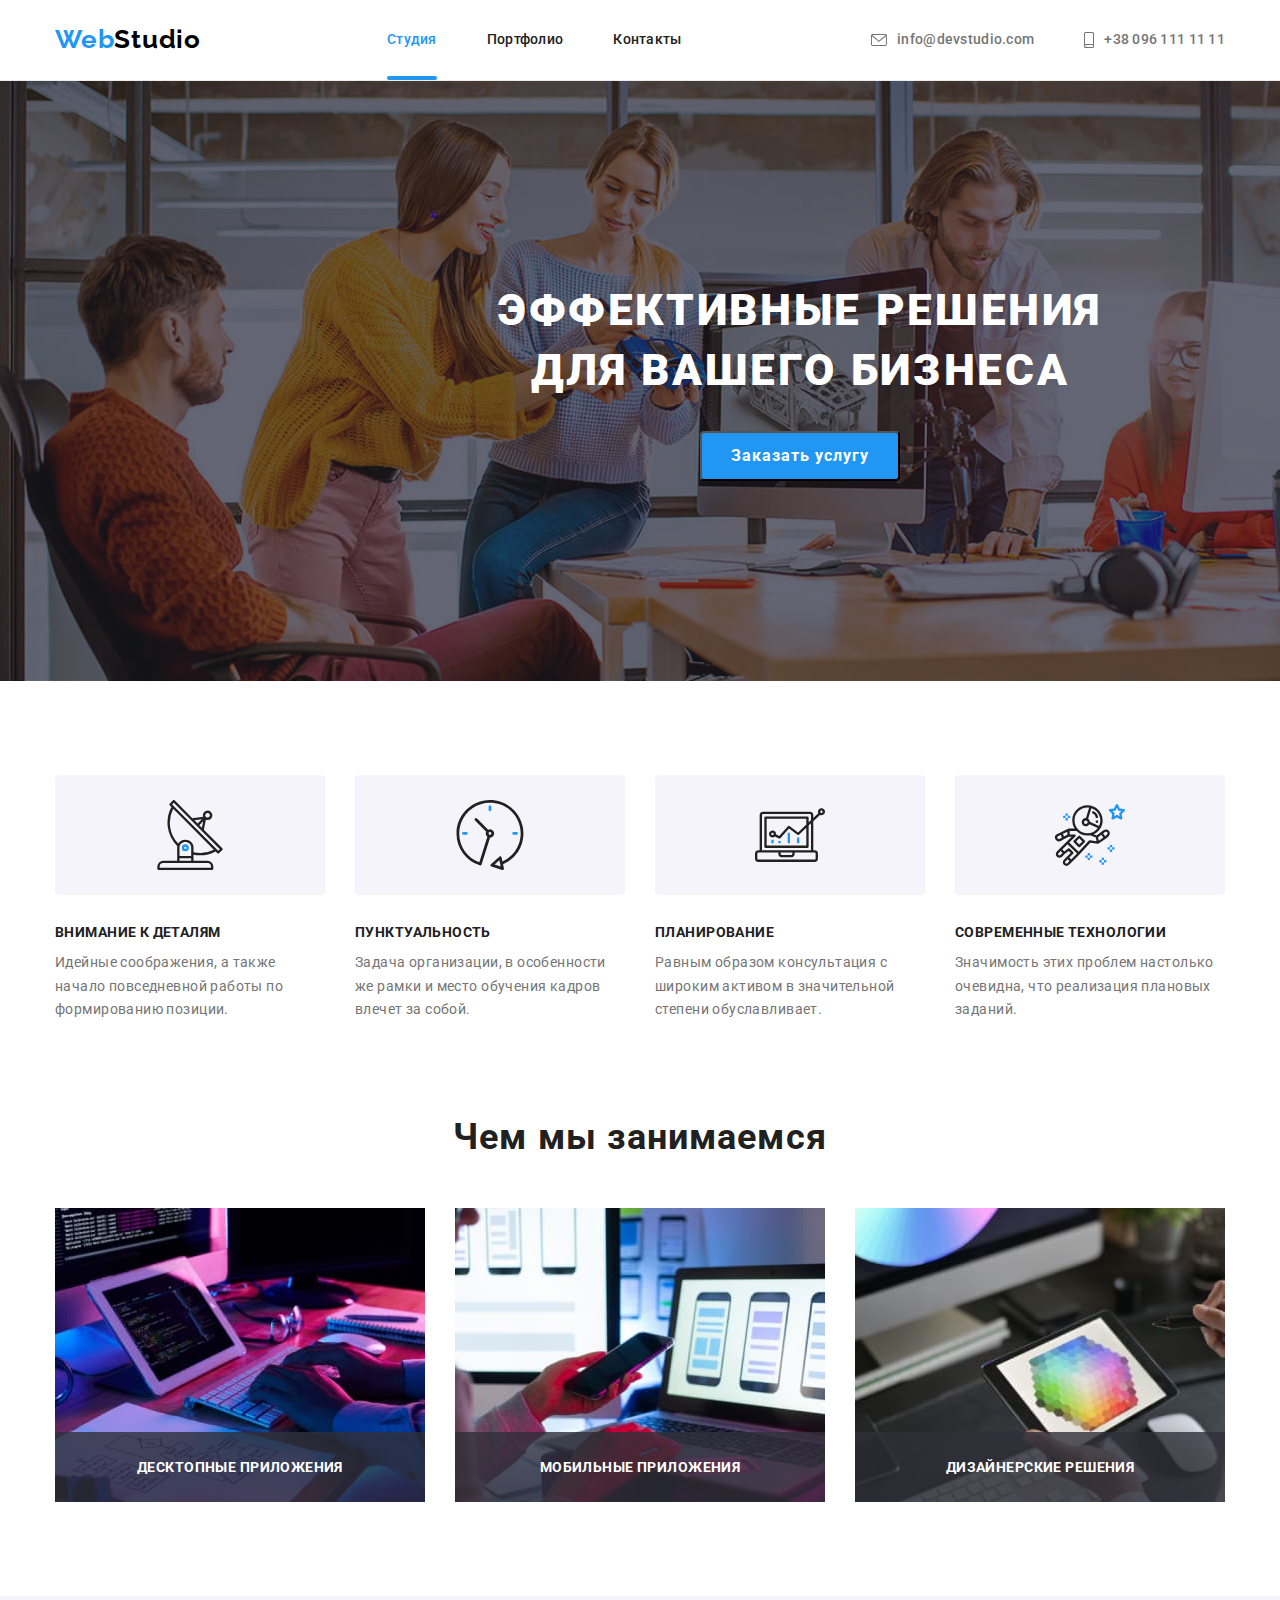
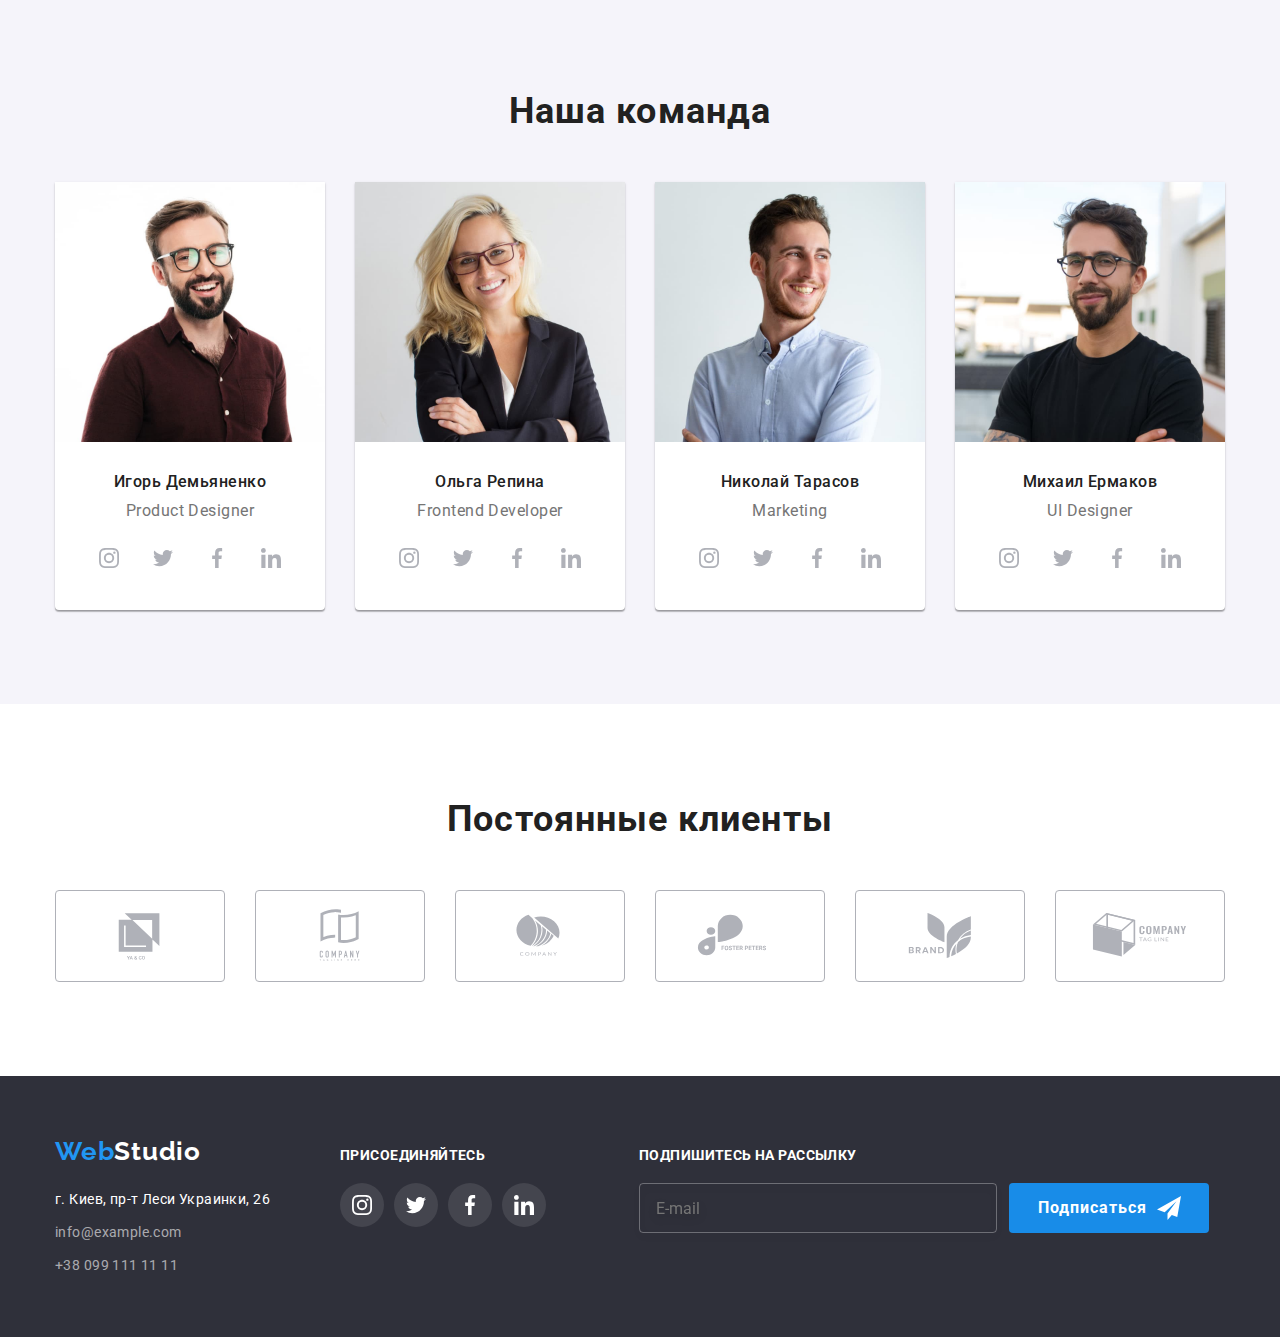
==== index.html @ 7cfc8c36 "index added" ====
<!DOCTYPE html>
<html lang="ru">
<head>
    <meta charset="UTF-8">
    <meta http-equiv="X-UA-Compatible" content="IE=edge">
    <meta name="viewport" content="width=device-width, initial-scale=1.0">
    <title>WebStudio</title>
    <link rel="preconnect" href="https://fonts.googleapis.com">
    <link rel="preconnect" href="https://fonts.gstatic.com" crossorigin>
    <link href="https://fonts.googleapis.com/css2?family=Raleway:ital,wght@0,700;1,700&family=Roboto:wght@400;500;700;900&display=swap" rel="stylesheet">
    <link rel="stylesheet" href="./css/modern-normalize.css">
    <link rel="stylesheet" href="./css/main.min.css" />
</head>
<body>
    <!--заголовок-->
    <header class="main-header">
        <div class="main-header__container container">
            <nav class="navigation">    
                <a href="index.html" class="logo logo__top link">Web<span class="logo__half-top">Studio</span></a>
                <ul class="navigation-pages navigation__top list">
                    <li class="navigation-pages__item"><a href="index.html" class="navigation-pages__link link navigation-pages__current">Студия</a></li>
                    <li class="navigation-pages__item"><a href="portfolio.html" class="navigation-pages__link link">Портфолио</a></li>
                    <li class="navigation-pages__item"><a href="#3" class="navigation-pages__link link">Контакты</a></li>
                </ul>
            </nav>
            <ul class="contacts list">
                <li class="contacts__item"> <a href="mailto:info@devstudio.com" class="contacts__link mail link"><svg class="contacts__icon" width="16px" height="12px"><use href="./images/icons.svg#icon-envelope"></use></svg> info@devstudio.com</a></li>
                <li class="contacts__item"> <a href="tel:+380961111111" class="contacts__link tel link"><svg class="contacts__icon" width="10px" height="16px"><use href="./images/icons.svg#icon-smartphone"></use></svg>+38 096 111 11 11</a> </li>
            </ul>
        </div>        
    </header>
    <!--основная часть-->
    <main>
    <!--герой-->    
        <section class="hero">
            <div class="container">
                <h1 class="hero__header">Эффективные решения для вашего бизнеса</h1>
                <button class="hero__btn" type="button" data-modal-open>Заказать услугу</button>
            </div>       
        </section>
    <!--преимущества-->   
        <section class="advantages section">
            <div class="container">
                <h2 class="advantages__header visually-hidden">преимушества</h2>
                <ul class="advantages__list list">
                    <li class="advantages__item">
                        <div class="advantages__icons-wrap"><svg class="advantages__icon" width="70px" height="70px"><use href="./images/icons.svg#icon-antenna"></use></svg></div>
                        <h3 class="advantages__header section-header">Внимание к деталям</h3>
                        <p class="advantages__text section-description">Идейные соображения, а также начало повседневной работы по формированию позиции.</p>
                    </li>
                    <li class="advantages__item">
                        <div class="advantages__icons-wrap"><svg class="advantages__icon" width="70px" height="70px"><use href="./images/icons.svg#icon-clock"></use></svg></div>
                        <h3 class="advantages__header section-header">Пунктуальность</h3>
                        <p class="advantages__text section-description">Задача организации, в особенности же рамки и место обучения кадров влечет за собой.</p>
                    </li>
                    <li class="advantages__item">
                        <div class="advantages__icons-wrap"><svg class="advantages__icon" width="70px" height="70px"><use href="./images/icons.svg#icon-diagram"></use></svg></div>
                        <h3 class="advantages__header section-header">Планирование</h3>
                        <p class="advantages__text section-description">Равным образом консультация с широким активом в значительной степени обуславливает.</p>
                    </li>
                    <li class="advantages__item">
                        <div class="advantages__icons-wrap"><svg class="advantages__icon" width="70px" height="70px"><use href="./images/icons.svg#icon-astronaut"></use></svg></div>
                        <h3 class="advantages__header section-header">Современные технологии</h3>
                        <p class="advantages__text section-description">Значимость этих проблем настолько очевидна, что реализация плановых заданий.</p>
                    </li>
                </ul>
            </div>
        </section>
    <!--примеры работ-->    
        <section class="examples">
            <div class="container">
                <h2 class="examples__header section-top-header">Чем мы занимаемся</h2>
                <ul class="examples__list list">
                    <li class="examples__item">
                        <img src="./images/examples/example1.jpg" alt="пример работы 1" width="370" height="294">
                        <div class="examples__text-wrap">
                            <h3 class="examples__text">Десктопные приложения</h3>
                        </div>
                    </li>
                    <li class="examples__item"><img src="./images/examples/example2.jpg" alt="пример работы 2" width="370" height="294">
                        <div class="examples__text-wrap">
                            <h3 class="examples__text">Мобильные приложения</h3>
                        </div>
                    </li>
                    <li class="examples__item"><img src="./images/examples/example3.jpg" alt="пример работы 3" width="370" height="294">
                        <div class="examples__text-wrap">
                            <h3 class="examples__text">Дизайнерские решения</h3>
                        </div>
                    </li>
                </ul>
            </div>
        </section>
    <!--команда-->
        <section class="team section">
            <div class="container">
                <h2 class="team__header section-top-header">Наша команда</h2>
                <ul class="team__list list">
                    <li class="team__unit">
                        <img src="./images/team/team1.jpg" alt="сотрудник 1" class="team_unit_photo" width="270" height="260">
                        <div class="team__unit-info">
                            <h3 class="team__unit-name section-header">Игорь Демьяненко</h3>
                            <p class="team__unit-title section-description">Product Designer</p>
                            <ul class="socials social__team list">
                                <li class="socials__item"> <a class="social__link link" href=""> <svg class="social__icon" width="20px" height="20px"><use href="./images/icons.svg#icon-instagram"></use></svg><span class="visually-hidden">Instagram</span></a></li>
                                <li class="socials__item"> <a class="social__link link" href=""> <svg class="social__icon" width="20px" height="20px"><use href="./images/icons.svg#icon-twitter"></use></svg><span class="visually-hidden">Twitter</span></a></li>
                                <li class="socials__item"> <a class="social__link link" href=""> <svg class="social__icon" width="20px" height="20px"><use href="./images/icons.svg#icon-facebook"></use></svg><span class="visually-hidden">Facebook</span></a></li>
                                <li class="socials__item"> <a class="social__link link" href=""> <svg class="social__icon" width="20px" height="20px"><use href="./images/icons.svg#icon-linkedin"></use></svg><span class="visually-hidden">LinkedIn</span></a></li>
                            </ul>
                        </div>
                    </li>
                    <li class="team__unit">
                        <img src="./images/team/team2.jpg" alt="сотрудник 2" class="team_unit_photo" width="270" height="260">
                        <div class="team__unit-info">
                            <h3 class="team__unit-name section-header">Ольга Репина</h3>
                            <p class="team__unit-title section-description">Frontend Developer</p>
                            <ul class="socials social__team list">
                                <li class="socials__item"> <a class="social__link link" href=""> <svg class="social__icon" width="20px" height="20px"><use href="./images/icons.svg#icon-instagram"></use></svg><span class="visually-hidden">Instagram</span></a></li>
                                <li class="socials__item"> <a class="social__link link" href=""> <svg class="social__icon" width="20px" height="20px"><use href="./images/icons.svg#icon-twitter"></use></svg><span class="visually-hidden">Twitter</span></a></li>
                                <li class="socials__item"> <a class="social__link link" href=""> <svg class="social__icon" width="20px" height="20px"><use href="./images/icons.svg#icon-facebook"></use></svg><span class="visually-hidden">Facebook</span></a></li>
                                <li class="socials__item"> <a class="social__link link" href=""> <svg class="social__icon" width="20px" height="20px"><use href="./images/icons.svg#icon-linkedin"></use></svg><span class="visually-hidden">LinkedIn</span></a></li>
                            </ul>
                        </div>
                    </li>
                    <li class="team__unit">
                        <img src="./images/team/team3.jpg" alt="сотрудник 3" class="team_unit_photo" width="270" height="260">
                        <div class="team__unit-info">
                            <h3 class="team__unit-name section-header">Николай Тарасов</h3>
                            <p class="team__unit-title section-description">Marketing</p>
                            <ul class="socials social__team list">
                                <li class="socials__item"> <a class="social__link link" href=""> <svg class="social__icon" width="20px" height="20px"><use href="./images/icons.svg#icon-instagram"></use></svg><span class="visually-hidden">Instagram</span></a></li>
                                <li class="socials__item"> <a class="social__link link" href=""> <svg class="social__icon" width="20px" height="20px"><use href="./images/icons.svg#icon-twitter"></use></svg><span class="visually-hidden">Twitter</span></a></li>
                                <li class="socials__item"> <a class="social__link link" href=""> <svg class="social__icon" width="20px" height="20px"><use href="./images/icons.svg#icon-facebook"></use></svg><span class="visually-hidden">Facebook</span></a></li>
                                <li class="socials__item"> <a class="social__link link" href=""> <svg class="social__icon" width="20px" height="20px"><use href="./images/icons.svg#icon-linkedin"></use></svg><span class="visually-hidden">LinkedIn</span></a></li>
                            </ul>
                        </div>
                    </li>
                    <li class="team__unit">
                        <img src="./images/team/team4.jpg" alt="сотрудник 4" class="team_unit_photo" width="270" height="260">
                        <div class="team__unit-info">
                            <h3 class="team__unit-name section-header">Михаил Ермаков</h3>
                            <p class="team__unit-title section-description">UI Designer</p>
                            <ul class="socials social__team list">
                                <li class="socials__item"> <a class="social__link link" href=""> <svg class="social__icon" width="20px" height="20px"><use href="./images/icons.svg#icon-instagram"></use></svg><span class="visually-hidden">Instagram</span></a></li>
                                <li class="socials__item"> <a class="social__link link" href=""> <svg class="social__icon" width="20px" height="20px"><use href="./images/icons.svg#icon-twitter"></use></svg><span class="visually-hidden">Twitter</span></a></li>
                                <li class="socials__item"> <a class="social__link link" href=""> <svg class="social__icon" width="20px" height="20px"><use href="./images/icons.svg#icon-facebook"></use></svg><span class="visually-hidden">Facebook</span></a></li>
                                <li class="socials__item"> <a class="social__link link" href=""> <svg class="social__icon" width="20px" height="20px"><use href="./images/icons.svg#icon-linkedin"></use></svg><span class="visually-hidden">LinkedIn</span></a></li>
                            </ul>
                        </div>
                    </li>
                </ul>
            </div>
        </section>    
        <!-- Клиенты -->
        <section class="clients section">
            <div class="container">
                <h2 class="clients__header section-top-header">
                    Постоянные клиенты
                </h2>
                <ul class="clients__list list">
                    <li class="clients__unit"><a href="" class="clients__link link"><svg class="clients__icon" width="106px" height="60px"><use href="./images/icons.svg#icon-Logo-1"></use></svg></a></li>
                    <li class="clients__unit"><a href="" class="clients__link link"><svg class="clients__icon" width="106px" height="60px"><use href="./images/icons.svg#icon-Logo-2"></use></svg></a></li>
                    <li class="clients__unit"><a href="" class="clients__link link"><svg class="clients__icon" width="106px" height="60px"><use href="./images/icons.svg#icon-Logo-3"></use></svg></a></li>
                    <li class="clients__unit"><a href="" class="clients__link link"><svg class="clients__icon" width="106px" height="60px"><use href="./images/icons.svg#icon-Logo-4"></use></svg></a></li>
                    <li class="clients__unit"><a href="" class="clients__link link"><svg class="clients__icon" width="106px" height="60px"><use href="./images/icons.svg#icon-Logo-5"></use></svg></a></li>
                    <li class="clients__unit"><a href="" class="clients__link link"><svg class="clients__icon" width="106px" height="60px"><use href="./images/icons.svg#icon-Logo-6"></use></svg></a></li>
                </ul>
            </div>
        </section>
    </main>
    <!--подвал-->
    <footer class="footer">
        <div class="container footer__container">
            <div class="footer__contacts">
                <a href="index.html" class="logo link logo__bot">Web<span class="logo__half-bot">Studio</span></a>
                <address class="footer__contacts-list" id="3">
                    <ul class="contacts-bot list">
                        <li class="contacts-bot__item"><a class="contacts-bot__link link address contacts-bot__map" href="https://goo.gl/maps/tf9V9uD1shakLC2a6" target="_blank" rel="nooppener noreferal">г. Киев, пр-т Леси Украинки, 26</a> </li>
                        <li class="contacts-bot__item"><a class="contacts-bot__link link address" href="mailto:info@example.com">info@example.com</a> </li>
                        <li class="contacts-bot__item"><a class="contacts-bot__link link address" href="tel:+380991111111">+38 099 111 11 11</a></li>
                    </ul>
                </address>
            </div>
            <div>
            <h2 class="footer__socials-header">присоединяйтесь</h2>
            <ul class="list socials">
                <li class="socials__item"> <a class="social__link social__link-footer link" href=""> <svg class="social__icon-bot" width="20px" height="20px"><use href="./images/icons.svg#icon-instagram"></use></svg><span class="visually-hidden">Instagram</span></a></li>
                <li class="socials__item"> <a class="social__link social__link-footer link" href=""> <svg class="social__icon-bot" width="20px" height="20px"><use href="./images/icons.svg#icon-twitter"></use></svg><span class="visually-hidden">Twitter</span></a></li>
                <li class="socials__item"> <a class="social__link social__link-footer link" href=""> <svg class="social__icon-bot" width="20px" height="20px"><use href="./images/icons.svg#icon-facebook"></use></svg><span class="visually-hidden">Facebook</span></a></li>
                <li class="socials__item"> <a class="social__link social__link-footer link" href=""> <svg class="social__icon-bot" width="20px" height="20px"><use href="./images/icons.svg#icon-linkedin"></use></svg><span class="visually-hidden">LinkedIn</span></a></li>
            </ul>
            </div>
            <div class="footer__subscribe">
                <h2 class="footer__socials-header">Подпишитесь на рассылку</h2>
                <form class="subscribe">
                    <input class="subscribe__input" type="email" name="user-mail-subscribe" required placeholder="E-mail">
                    <button class="subscribe__btn" type="submit">Подписаться<svg class="subscribe__icon" width="24px" height="24px"><use href="./images/icons.svg#icon-send"></use></svg> </button>
                </form>
            </div>
        </div>
    </footer>
    <div class="backdrop is-hidden" data-modal>
        <div class="modal">
            <button type="button" class="modal__close-btn" data-modal-close>
              <svg class="modal__close-btn-icon" width="18" height="18">
                <use href="./images/icons.svg#icon-close-black"></use>
              </svg>
            </button>
            <div class="modal__form-wrap">
                <p class="modal__form-toaction">Оставьте свои данные, мы вам перезвоним</p>
                <form class="modal__form">
                    <label class="modal__form-input" for="username">
                        Имя</label>
                    <div class="modal__input-wrap">
                        <input class="modal__form-field" type="text" name="username" id="username" required>
                        <svg class="modal__form-icon" width="18px" height="18px"><use href="./images/icons.svg#icon-person"></use></svg>
                    </div>
                    <label class="modal__form-input" for="tel">
                        Телефон</label>
                    <div class="modal__input-wrap">
                        
                        <input class="modal__form-field" type="tel" name="user_phone_number" id="tel" required>
                        <svg class="modal__form-icon" width="18px" height="18px"><use href="./images/icons.svg#icon-phone"></use></svg>
                    </div>
                    <label class="modal__form-input" for="email">
                        Почта</label>
                    <div class="modal__input-wrap">
                        
                        <input class="modal__form-field" type="email" name="user_mail" id="email" required>
                        <svg class="modal__form-icon" width="18px" height="18px"><use href="./images/icons.svg#icon-email"></use></svg>
                    </div>
                    <label class="modal__form-input" for="commentary">
                        Комментарий</label>
                    <textarea class="modal__form-comment" name="user_comment" id="commentary" placeholder="Введите текст"></textarea>
                    <div class="modal__form-checkbox-wrap">
                        <input class="modal__form-checkbox visually-hidden" type="checkbox" id="user_aggreement" required>
                        <label class="modal__aggreement-label" for="user_aggreement">Соглашаюсь с рассылкой и принимаю &nbsp; 
                            <a href="" class="modal__aggreement-link"> Условия договора</a>
                        </label>
                    </div>
                    <button class="modal__submit-btn" type="submit">Отправить</button>
                </form>
            </div>
        </div>
    </div>
    <script src="./js/modal.js"></script>
</body>
</html>
---- css/main.min.css ----
:root{--main-color: #2196F3;--secondary-color: #000;--third-color: #757575;--main-font: "roboto", sans-serif;--secondary-font: "Raleway", sans-serif}.visually-hidden{position:absolute;width:1px;height:1px;margin:-1px;border:0;padding:0;white-space:nowrap;clip-path:inset(100%);clip:rect(0 0 0 0);overflow:hidden}body{font-family:var(--main-font);color:#212121}h1,h2,h3,h4,h5,h6,p{margin-top:0;margin-bottom:0}ul,ol{margin-top:0;margin-bottom:0;padding-left:0}img{display:block}.link{text-decoration:none}.list{list-style:none}.address{font-style:normal}.container{width:1200px;padding-left:15px;padding-right:15px;margin-top:auto;margin:auto}.section-header{letter-spacing:.03em;color:#212121}.section-description{letter-spacing:.03em;color:var(--third-color)}.section-top-header{font-weight:700;font-size:36px;line-height:42px;text-align:center;letter-spacing:.03em;color:#212121}.section{padding-top:94px;padding-bottom:94px}.logo{font-family:var(--secondary-font);font-weight:700;font-size:26px;line-height:1.2;letter-spacing:.03em;color:var(--main-color)}.logo__top{padding-top:24px;padding-bottom:24px;margin-right:93px}.logo__half-top{color:var(--secondary-color)}.logo__bot{display:block;margin-bottom:20px}.logo__half-bot{color:#fff}.socials{display:flex;justify-content:center}.social__team{margin-top:16px}.socials__item{display:flex}.socials__item:not(:last-child){margin-right:10px}.social__link{display:flex;height:44px;width:44px;border-radius:50%;justify-content:center;align-items:center;transition:background-color 250ms cubic-bezier(0.4, 0, 0.2, 1)}.social__link:hover,.social__link:focus{background-color:var(--main-color)}.social__link-footer{background:rgba(255,255,255,.1)}.social__icon{fill:#afb1b8;transition:fill 250ms cubic-bezier(0.4, 0, 0.2, 1)}.social__link:hover .social__icon,.social__link:focus .social__icon{fill:#fff}.social__icon-bot{fill:#fff}.modal{position:absolute;top:50%;left:50%;transform:translate(-50%, -50%);width:528px;min-height:580px;background:#fff;box-shadow:0px 1px 3px rgba(0,0,0,.12),0px 1px 1px rgba(0,0,0,.14),0px 2px 1px rgba(0,0,0,.2);border-radius:4px}.modal__close-btn{position:absolute;top:8px;right:8px;display:flex;align-items:center;justify-content:center;width:30px;height:30px;background:#fff;border:1px solid rgba(0,0,0,.1);border-radius:50%;cursor:pointer;padding:0;transition:fill 250ms cubic-bezier(0.4, 0, 0.2, 1)}.modal__close-btn:hover,.modal__close-btn:focus{fill:#2196f3}.modal__form-wrap{display:flex;flex-direction:column;padding:40px}.modal__form-toaction{font-weight:700;font-size:20px;line-height:1.15;text-align:center;letter-spacing:.03em;color:#212121;margin-bottom:12px}.modal__form-input{font-size:12px;line-height:14px;letter-spacing:.01em;color:#757575;display:block}.modal__input-wrap{position:relative;margin-bottom:10px}.modal__form-icon{position:absolute;top:50%;left:12px;transform:translateY(-50%);fill:#212121;transition:fill 250ms cubic-bezier(0.4, 0, 0.2, 1)}.modal__form-field:focus+.modal__form-icon{fill:#2196f3}.modal__form-field{width:100%;margin-top:4px;border:1px solid rgba(33,33,33,.2);border-radius:4px;height:40px;padding-left:42px;outline:none;transition:border 250ms cubic-bezier(0.4, 0, 0.2, 1)}.modal__form-field:focus{border:1px solid #2196f3}.modal__form-comment{width:100%;margin-top:4px;margin-bottom:20px;height:120px;resize:none;border:1px solid rgba(33,33,33,.2);border-radius:4px;padding:12px 16px;font-size:14px;line-height:1.15;letter-spacing:.01em;outline:none;transition:border 250ms cubic-bezier(0.4, 0, 0.2, 1)}.modal__form-comment:focus{border:1px solid #2196f3}.modal__form-checkbox-wrap{position:relative;margin-left:13px}.modal__aggreement-label{display:flex;align-items:center;font-size:14px;line-height:171%;letter-spacing:.03em;color:#757575;margin-left:25px}.modal__aggreement-label::before{left:0;position:absolute;display:block;cursor:pointer;width:16px;height:16px;content:"";background-image:url(../images/box.svg);transition:outline 250ms cubic-bezier(0.4, 0, 0.2, 1),background-image 250ms cubic-bezier(0.4, 0, 0.2, 1)}.modal__form-checkbox:checked+.modal__aggreement-label::before{background-image:url(../images/check.svg)}.modal__form-checkbox:hover+.modal__aggreement-label::before,.modal__form-checkbox:focus+.modal__aggreement-label::before{outline:2px solid #2196f3}.modal__aggreement-link{font-size:14px;line-height:1.71;letter-spacing:.03em;text-decoration-line:underline;color:#2196f3}.modal__submit-btn{display:block;margin-left:auto;margin-right:auto;margin-top:30px;padding:10px 55px;background:#188ce8;border-radius:4px;border:0px;cursor:pointer;font-weight:700;font-size:16px;line-height:188%;display:flex;align-items:center;text-align:center;letter-spacing:.06em;color:#fff;box-shadow:0px 4px 4px rgba(0,0,0,.15);transition:background 250ms cubic-bezier(0.4, 0, 0.2, 1)}.modal__submit-btn:hover,.modal__submit-btn:focus{background:#2196f3}.backdrop{position:fixed;top:0;left:0;bottom:0;right:0;background:rgba(0,0,0,.2);transition:opacity 250ms cubic-bezier(0.4, 0, 0.2, 1),visibility 250ms cubic-bezier(0.4, 0, 0.2, 1)}.backdrop.is-hidden{opacity:0;visibility:hidden;pointer-events:none}.navigation{display:flex}.navigation-pages{display:flex}.navigation__top{margin-left:93px}.navigation-pages__item{display:flex}.navigation-pages__item:not(:last-child){margin-right:50px}.navigation-pages__link{position:relative;font-weight:500;font-size:14px;line-height:1.14;letter-spacing:.02em;color:#212121;padding-top:32px;padding-bottom:32px;align-items:center;transition:color 250ms cubic-bezier(0.4, 0, 0.2, 1)}.navigation-pages__link:hover,.navigation-pages__link:focus{color:var(--main-color)}.navigation-pages__current{color:var(--main-color)}.navigation-pages__current::after{position:absolute;left:0;bottom:0;display:inline-block;content:"";height:4px;border-radius:2px;width:100%;background-color:var(--main-color)}.contacts{display:flex}.contacts__item:not(:first-child){margin-left:50px}.contacts__link{display:flex;font-weight:500;font-size:14px;line-height:1.14;letter-spacing:.02em;color:var(--third-color);align-items:center;transition:color 250ms cubic-bezier(0.4, 0, 0.2, 1)}.contacts__link:hover,.contacts__link:focus{color:var(--main-color)}.contacts__icon{margin-right:10px;fill:var(--third-color);transition:fill 250ms cubic-bezier(0.4, 0, 0.2, 1)}.contacts__link:hover .contacts__icon,.contacts__link:focus .contacts__icon{fill:var(--main-color)}.main-header{background-color:#fff;border-bottom:1px solid #ececec;margin-top:0;margin-bottom:0}.main-header__container{display:flex;justify-content:space-between;align-items:center}.hero{background:#2f303a;padding-top:200px;padding-bottom:200px;background-color:#c4c4c4;background-image:linear-gradient(rgba(47, 48, 58, 0.4), rgba(47, 48, 58, 0.4)),url(../images/hero/hero-background.png);background-repeat:no-repeat;background-size:1600px;background-position:center;width:1600px;margin-left:auto;margin-right:auto;justify-content:center}.hero__header{font-weight:900;font-size:44px;line-height:1.36;text-align:center;letter-spacing:.06em;text-transform:uppercase;color:#fff;width:696px;margin-left:auto;margin-right:auto}.hero__btn{font-weight:700;font-size:16px;line-height:30px;display:flex;text-align:center;letter-spacing:.06em;color:#fff;width:200px;height:50px;background:var(--main-color);border-radius:4px;cursor:pointer;margin-left:auto;margin-right:auto;margin-top:30px;justify-content:center;align-items:center;transition:background 250ms cubic-bezier(0.4, 0, 0.2, 1),box-shadow 250ms cubic-bezier(0.4, 0, 0.2, 1)}.hero__btn:hover,.hero__btn:focus{background:#188ce8;box-shadow:0px 4px 4px rgba(0,0,0,.15)}.advantages__list{display:flex;justify-content:space-between}.advantages__item{width:270px}.advantages__header{font-weight:700;text-transform:uppercase;font-size:14px;line-height:1.14;width:270px;margin-bottom:10px}.advantages__text{font-size:14px;line-height:1.71}.advantages__icons-wrap{height:120px;align-items:center;background:#f5f4fa;border-radius:4px;display:flex;justify-content:center;margin-bottom:30px}.examples{padding-bottom:94px}.examples__list{display:flex;justify-content:space-between;margin-top:50px}.examples__item{position:relative}.examples__text-wrap{position:absolute;bottom:0;display:flex;justify-content:center;align-items:center;width:370px;height:70px;background:rgba(47,48,58,.8)}.examples__text{display:block;font-weight:700;font-size:14px;line-height:16px;text-align:center;letter-spacing:.03em;text-transform:uppercase;color:#fff}.team{background:#f5f4fa}.team__list{display:flex;justify-content:space-between;margin-top:50px}.team__unit{background-color:#fff;box-shadow:0px 1px 3px rgba(0,0,0,.12),0px 1px 1px rgba(0,0,0,.14),0px 2px 1px rgba(0,0,0,.2);border-radius:0px 0px 4px 4px}.team__unit-info{padding:30px 10px 30px 10px}.team__unit-name{font-weight:500;font-size:16px;line-height:1.19;text-align:center;margin-bottom:10px}.team__unit-title{font-size:16px;line-height:1.19;text-align:center}.clients__list{margin-top:50px;display:flex;flex-direction:row;justify-content:center}.clients__unit{display:flex}.clients__unit:not(:last-child){margin-right:30px}.clients__link{width:170px;height:92px;border:1px solid #afb1b8;border-radius:4px;display:flex;justify-content:center;align-items:center;transition:border 250ms cubic-bezier(0.4, 0, 0.2, 1)}.clients__link:hover,.clients__link:focus{border:1px solid var(--main-color)}.clients__icon{fill:#afb1b8;transition:fill 250ms cubic-bezier(0.4, 0, 0.2, 1)}.clients__link:hover .clients__icon,.clients__link:focus .clients__icon{fill:var(--main-color)}.portfolio__filter-list{display:flex;justify-content:center;margin-bottom:50px}.portfolio__filter-item:not(:last-child){margin-right:8px}.portfolio__filter-btn{font-weight:500;font-size:16px;line-height:1.62;text-align:center;letter-spacing:.03em;color:#212121;background:#f5f4fa;border-radius:4px;cursor:pointer;padding:6px 22px;border-width:0px;transition:background 250ms cubic-bezier(0.4, 0, 0.2, 1),color 250ms cubic-bezier(0.4, 0, 0.2, 1),box-shadow 250ms cubic-bezier(0.4, 0, 0.2, 1)}.portfolio__filter-btn:hover,.portfolio__filter-btn:focus{background:var(--main-color);color:#fff;box-shadow:0px 3px 1px rgba(0,0,0,.1),0px 1px 2px rgba(0,0,0,.08),0px 2px 2px rgba(0,0,0,.12)}.portfolio__examples-list{display:flex;flex-wrap:wrap;justify-content:space-between}.portfolio__example-name{font-weight:700;font-size:18px;line-height:2;letter-spacing:.06em;margin-bottom:4px}.portfolio__img{display:block}.portfolio__example-description{font-size:16px;line-height:1.87}.portfolio__example-text{padding:20px 24px;border:#eee solid 1px;border-top:none}.portfolio__example:nth-child(-n+6){margin-bottom:30px}.portfolio__link{position:relative;display:block;transition:box-shadow 250ms cubic-bezier(0.4, 0, 0.2, 1)}.portfolio__link:hover,.portfolio__link:focus{box-shadow:0px 1px 1px rgba(0,0,0,.12),0px 4px 4px rgba(0,0,0,.06),1px 4px 6px rgba(0,0,0,.16)}.portfolio__example-overlay-wrap{top:0;width:370px;height:294px;position:absolute;overflow:hidden}.portfolio__example-overlay{top:0;position:absolute;visibility:hidden;display:flex;justify-content:center;align-items:center;padding-left:24px;padding-right:24px;width:100%;height:100%;background:rgba(33,150,243,.9);transform:translate(0, 100%);transition:transform 250ms cubic-bezier(0.4, 0, 0.2, 1),visibility 250ms cubic-bezier(0.4, 0, 0.2, 1)}.portfolio__link:hover .portfolio__example-overlay,.portfolio__link:focus .portfolio__example-overlay{visibility:visible;transform:translate(0, 0)}.portfolio__example-overlay-text{font-weight:400;font-size:18px;line-height:156%;letter-spacing:.03em;color:#fff}.footer{background:#2f303a;padding-top:60px;padding-bottom:60px;display:flex;justify-content:left}.footer__container{display:flex;align-items:baseline}.footer__contacts{margin-right:70px}.contacts-bot__link{font-size:14px;line-height:1.71;letter-spacing:.03em;color:rgba(255,255,255,.6);transition:color 250ms cubic-bezier(0.4, 0, 0.2, 1)}.contacts-bot__link:hover,.contacts-bot__link:focus{color:var(--main-color)}.contacts-bot__item{display:flex;flex-direction:column}.contacts-bot__item:not(:last-child){margin-bottom:9px}.contacts-bot__map{color:#fff}.footer__socials-header{font-weight:700;font-size:14px;line-height:16px;letter-spacing:.03em;text-transform:uppercase;color:#fff;margin-bottom:20px}.footer__subscribe{margin-left:93px}.subscribe{display:flex;align-items:center}.subscribe__input{width:358px;height:50px;border:1px solid rgba(255,255,255,.3);filter:drop-shadow(0px 4px 4px rgba(0, 0, 0, 0.15));border-radius:4px;margin:0;background:rgba(0,0,0,0);padding:15px 16px;color:#fff}.subscribe__btn{display:flex;align-items:center;margin-left:12px;width:200px;height:50px;background:#188ce8;border-radius:4px;border:0px;font-weight:700;font-size:16px;line-height:188%;letter-spacing:.06em;color:#fff;padding-left:29px;cursor:pointer;transition:background 250ms cubic-bezier(0.4, 0, 0.2, 1),box-shadow 250ms cubic-bezier(0.4, 0, 0.2, 1)}.subscribe__btn:hover,.subscribe__btn:focus{background:#2196f3;box-shadow:0px 4px 4px rgba(0,0,0,.15)}.subscribe__icon{fill:#fff;margin-left:10px}/*# sourceMappingURL=main.min.css.map */
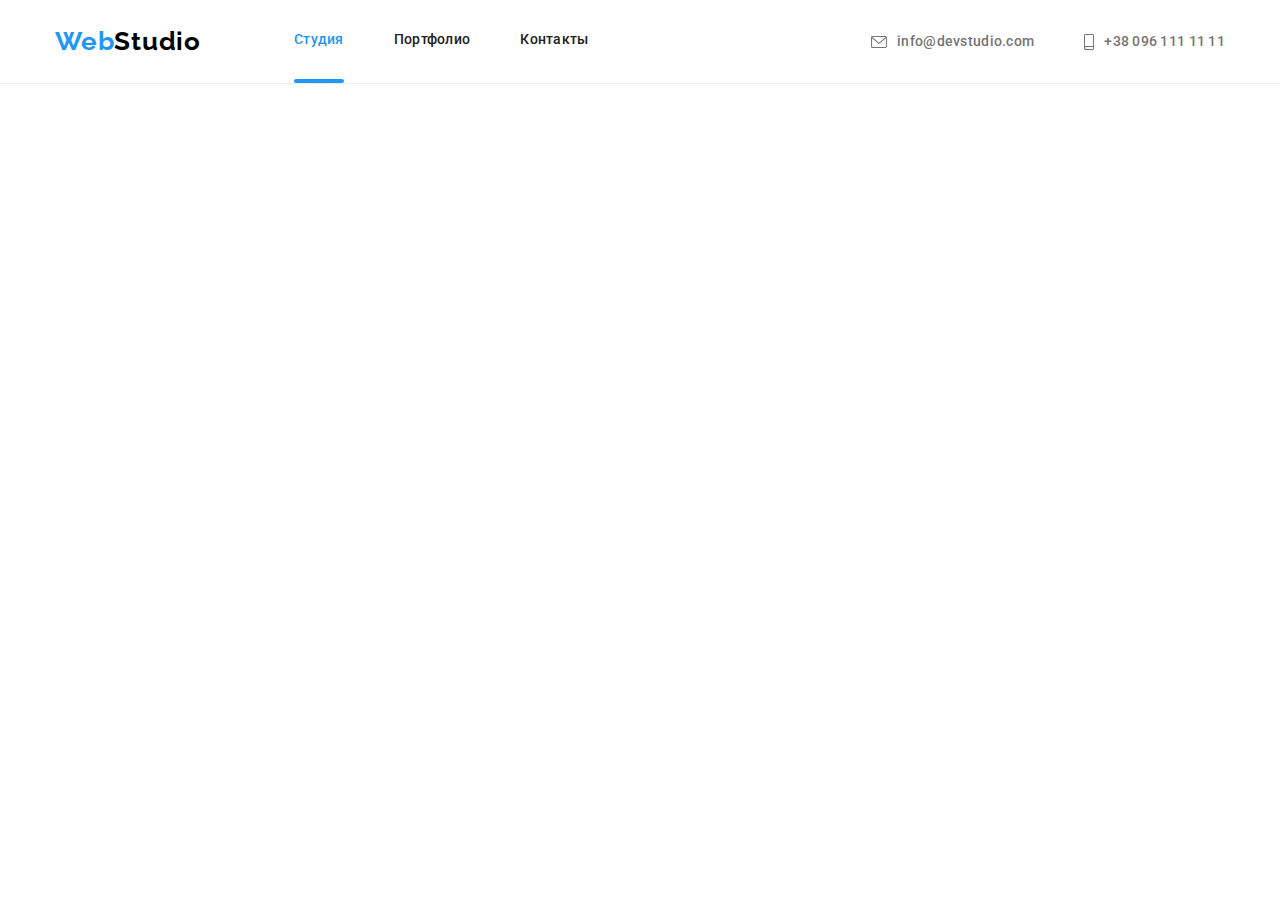
==== commit b225cef5: "pics added" ====
--- a/index.html
+++ b/index.html
@@ -27,19 +27,20 @@
                 <li class="contacts__item"> <a href="mailto:info@devstudio.com" class="contacts__link mail link"><svg class="contacts__icon" width="16px" height="12px"><use href="./images/icons.svg#icon-envelope"></use></svg> info@devstudio.com</a></li>
                 <li class="contacts__item"> <a href="tel:+380961111111" class="contacts__link tel link"><svg class="contacts__icon" width="10px" height="16px"><use href="./images/icons.svg#icon-smartphone"></use></svg>+38 096 111 11 11</a> </li>
             </ul>
+            <button class="mobile-menu-btn__open" type="button" data-menu-open><svg class="mobile-menu-btn__icon" width="40" height="40"><use href="./images/icons.svg#icon-burger"></use></svg></button>
         </div>        
     </header>
     <!--основная часть-->
-    <main>
+    <!-- <main> -->
     <!--герой-->    
-        <section class="hero">
+        <!-- <section class="hero">
             <div class="container">
                 <h1 class="hero__header">Эффективные решения для вашего бизнеса</h1>
                 <button class="hero__btn" type="button" data-modal-open>Заказать услугу</button>
             </div>       
-        </section>
+        </section> -->
     <!--преимущества-->   
-        <section class="advantages section">
+        <!-- <section class="advantages section">
             <div class="container">
                 <h2 class="advantages__header visually-hidden">преимушества</h2>
                 <ul class="advantages__list list">
@@ -65,9 +66,9 @@
                     </li>
                 </ul>
             </div>
-        </section>
+        </section> -->
     <!--примеры работ-->    
-        <section class="examples">
+        <!-- <section class="examples">
             <div class="container">
                 <h2 class="examples__header section-top-header">Чем мы занимаемся</h2>
                 <ul class="examples__list list">
@@ -89,9 +90,9 @@
                     </li>
                 </ul>
             </div>
-        </section>
+        </section> -->
     <!--команда-->
-        <section class="team section">
+        <!-- <section class="team section">
             <div class="container">
                 <h2 class="team__header section-top-header">Наша команда</h2>
                 <ul class="team__list list">
@@ -149,9 +150,9 @@
                     </li>
                 </ul>
             </div>
-        </section>    
+        </section>     -->
         <!-- Клиенты -->
-        <section class="clients section">
+        <!-- <section class="clients section">
             <div class="container">
                 <h2 class="clients__header section-top-header">
                     Постоянные клиенты
@@ -165,11 +166,11 @@
                     <li class="clients__unit"><a href="" class="clients__link link"><svg class="clients__icon" width="106px" height="60px"><use href="./images/icons.svg#icon-Logo-6"></use></svg></a></li>
                 </ul>
             </div>
-        </section>
-    </main>
+        </section> -->
+    <!-- </main> -->
     <!--подвал-->
-    <footer class="footer">
-        <div class="container footer__container">
+    <!-- <footer class="footer"> -->
+        <!-- <div class="container footer__container">
             <div class="footer__contacts">
                 <a href="index.html" class="logo link logo__bot">Web<span class="logo__half-bot">Studio</span></a>
                 <address class="footer__contacts-list" id="3">
@@ -196,9 +197,9 @@
                     <button class="subscribe__btn" type="submit">Подписаться<svg class="subscribe__icon" width="24px" height="24px"><use href="./images/icons.svg#icon-send"></use></svg> </button>
                 </form>
             </div>
-        </div>
-    </footer>
-    <div class="backdrop is-hidden" data-modal>
+        </div> -->
+    <!-- </footer> -->
+    <!-- <div class="backdrop is-hidden" data-modal>
         <div class="modal">
             <button type="button" class="modal__close-btn" data-modal-close>
               <svg class="modal__close-btn-icon" width="18" height="18">
@@ -241,7 +242,8 @@
                 </form>
             </div>
         </div>
-    </div>
-    <script src="./js/modal.js"></script>
+    </div> -->
+    <!-- <script src="./js/modal.js"></script> -->
+    <script src="./js/mobile-menu.js"></script>
 </body>
 </html>--- a/css/main.min.css
+++ b/css/main.min.css
@@ -1 +1 @@
-:root{--main-color: #2196F3;--secondary-color: #000;--third-color: #757575;--main-font: "roboto", sans-serif;--secondary-font: "Raleway", sans-serif}.visually-hidden{position:absolute;width:1px;height:1px;margin:-1px;border:0;padding:0;white-space:nowrap;clip-path:inset(100%);clip:rect(0 0 0 0);overflow:hidden}body{font-family:var(--main-font);color:#212121}h1,h2,h3,h4,h5,h6,p{margin-top:0;margin-bottom:0}ul,ol{margin-top:0;margin-bottom:0;padding-left:0}img{display:block}.link{text-decoration:none}.list{list-style:none}.address{font-style:normal}.container{width:1200px;padding-left:15px;padding-right:15px;margin-top:auto;margin:auto}.section-header{letter-spacing:.03em;color:#212121}.section-description{letter-spacing:.03em;color:var(--third-color)}.section-top-header{font-weight:700;font-size:36px;line-height:42px;text-align:center;letter-spacing:.03em;color:#212121}.section{padding-top:94px;padding-bottom:94px}.logo{font-family:var(--secondary-font);font-weight:700;font-size:26px;line-height:1.2;letter-spacing:.03em;color:var(--main-color)}.logo__top{padding-top:24px;padding-bottom:24px;margin-right:93px}.logo__half-top{color:var(--secondary-color)}.logo__bot{display:block;margin-bottom:20px}.logo__half-bot{color:#fff}.socials{display:flex;justify-content:center}.social__team{margin-top:16px}.socials__item{display:flex}.socials__item:not(:last-child){margin-right:10px}.social__link{display:flex;height:44px;width:44px;border-radius:50%;justify-content:center;align-items:center;transition:background-color 250ms cubic-bezier(0.4, 0, 0.2, 1)}.social__link:hover,.social__link:focus{background-color:var(--main-color)}.social__link-footer{background:rgba(255,255,255,.1)}.social__icon{fill:#afb1b8;transition:fill 250ms cubic-bezier(0.4, 0, 0.2, 1)}.social__link:hover .social__icon,.social__link:focus .social__icon{fill:#fff}.social__icon-bot{fill:#fff}.modal{position:absolute;top:50%;left:50%;transform:translate(-50%, -50%);width:528px;min-height:580px;background:#fff;box-shadow:0px 1px 3px rgba(0,0,0,.12),0px 1px 1px rgba(0,0,0,.14),0px 2px 1px rgba(0,0,0,.2);border-radius:4px}.modal__close-btn{position:absolute;top:8px;right:8px;display:flex;align-items:center;justify-content:center;width:30px;height:30px;background:#fff;border:1px solid rgba(0,0,0,.1);border-radius:50%;cursor:pointer;padding:0;transition:fill 250ms cubic-bezier(0.4, 0, 0.2, 1)}.modal__close-btn:hover,.modal__close-btn:focus{fill:#2196f3}.modal__form-wrap{display:flex;flex-direction:column;padding:40px}.modal__form-toaction{font-weight:700;font-size:20px;line-height:1.15;text-align:center;letter-spacing:.03em;color:#212121;margin-bottom:12px}.modal__form-input{font-size:12px;line-height:14px;letter-spacing:.01em;color:#757575;display:block}.modal__input-wrap{position:relative;margin-bottom:10px}.modal__form-icon{position:absolute;top:50%;left:12px;transform:translateY(-50%);fill:#212121;transition:fill 250ms cubic-bezier(0.4, 0, 0.2, 1)}.modal__form-field:focus+.modal__form-icon{fill:#2196f3}.modal__form-field{width:100%;margin-top:4px;border:1px solid rgba(33,33,33,.2);border-radius:4px;height:40px;padding-left:42px;outline:none;transition:border 250ms cubic-bezier(0.4, 0, 0.2, 1)}.modal__form-field:focus{border:1px solid #2196f3}.modal__form-comment{width:100%;margin-top:4px;margin-bottom:20px;height:120px;resize:none;border:1px solid rgba(33,33,33,.2);border-radius:4px;padding:12px 16px;font-size:14px;line-height:1.15;letter-spacing:.01em;outline:none;transition:border 250ms cubic-bezier(0.4, 0, 0.2, 1)}.modal__form-comment:focus{border:1px solid #2196f3}.modal__form-checkbox-wrap{position:relative;margin-left:13px}.modal__aggreement-label{display:flex;align-items:center;font-size:14px;line-height:171%;letter-spacing:.03em;color:#757575;margin-left:25px}.modal__aggreement-label::before{left:0;position:absolute;display:block;cursor:pointer;width:16px;height:16px;content:"";background-image:url(../images/box.svg);transition:outline 250ms cubic-bezier(0.4, 0, 0.2, 1),background-image 250ms cubic-bezier(0.4, 0, 0.2, 1)}.modal__form-checkbox:checked+.modal__aggreement-label::before{background-image:url(../images/check.svg)}.modal__form-checkbox:hover+.modal__aggreement-label::before,.modal__form-checkbox:focus+.modal__aggreement-label::before{outline:2px solid #2196f3}.modal__aggreement-link{font-size:14px;line-height:1.71;letter-spacing:.03em;text-decoration-line:underline;color:#2196f3}.modal__submit-btn{display:block;margin-left:auto;margin-right:auto;margin-top:30px;padding:10px 55px;background:#188ce8;border-radius:4px;border:0px;cursor:pointer;font-weight:700;font-size:16px;line-height:188%;display:flex;align-items:center;text-align:center;letter-spacing:.06em;color:#fff;box-shadow:0px 4px 4px rgba(0,0,0,.15);transition:background 250ms cubic-bezier(0.4, 0, 0.2, 1)}.modal__submit-btn:hover,.modal__submit-btn:focus{background:#2196f3}.backdrop{position:fixed;top:0;left:0;bottom:0;right:0;background:rgba(0,0,0,.2);transition:opacity 250ms cubic-bezier(0.4, 0, 0.2, 1),visibility 250ms cubic-bezier(0.4, 0, 0.2, 1)}.backdrop.is-hidden{opacity:0;visibility:hidden;pointer-events:none}.navigation{display:flex}.navigation-pages{display:flex}.navigation__top{margin-left:93px}.navigation-pages__item{display:flex}.navigation-pages__item:not(:last-child){margin-right:50px}.navigation-pages__link{position:relative;font-weight:500;font-size:14px;line-height:1.14;letter-spacing:.02em;color:#212121;padding-top:32px;padding-bottom:32px;align-items:center;transition:color 250ms cubic-bezier(0.4, 0, 0.2, 1)}.navigation-pages__link:hover,.navigation-pages__link:focus{color:var(--main-color)}.navigation-pages__current{color:var(--main-color)}.navigation-pages__current::after{position:absolute;left:0;bottom:0;display:inline-block;content:"";height:4px;border-radius:2px;width:100%;background-color:var(--main-color)}.contacts{display:flex}.contacts__item:not(:first-child){margin-left:50px}.contacts__link{display:flex;font-weight:500;font-size:14px;line-height:1.14;letter-spacing:.02em;color:var(--third-color);align-items:center;transition:color 250ms cubic-bezier(0.4, 0, 0.2, 1)}.contacts__link:hover,.contacts__link:focus{color:var(--main-color)}.contacts__icon{margin-right:10px;fill:var(--third-color);transition:fill 250ms cubic-bezier(0.4, 0, 0.2, 1)}.contacts__link:hover .contacts__icon,.contacts__link:focus .contacts__icon{fill:var(--main-color)}.main-header{background-color:#fff;border-bottom:1px solid #ececec;margin-top:0;margin-bottom:0}.main-header__container{display:flex;justify-content:space-between;align-items:center}.hero{background:#2f303a;padding-top:200px;padding-bottom:200px;background-color:#c4c4c4;background-image:linear-gradient(rgba(47, 48, 58, 0.4), rgba(47, 48, 58, 0.4)),url(../images/hero/hero-background.png);background-repeat:no-repeat;background-size:1600px;background-position:center;width:1600px;margin-left:auto;margin-right:auto;justify-content:center}.hero__header{font-weight:900;font-size:44px;line-height:1.36;text-align:center;letter-spacing:.06em;text-transform:uppercase;color:#fff;width:696px;margin-left:auto;margin-right:auto}.hero__btn{font-weight:700;font-size:16px;line-height:30px;display:flex;text-align:center;letter-spacing:.06em;color:#fff;width:200px;height:50px;background:var(--main-color);border-radius:4px;cursor:pointer;margin-left:auto;margin-right:auto;margin-top:30px;justify-content:center;align-items:center;transition:background 250ms cubic-bezier(0.4, 0, 0.2, 1),box-shadow 250ms cubic-bezier(0.4, 0, 0.2, 1)}.hero__btn:hover,.hero__btn:focus{background:#188ce8;box-shadow:0px 4px 4px rgba(0,0,0,.15)}.advantages__list{display:flex;justify-content:space-between}.advantages__item{width:270px}.advantages__header{font-weight:700;text-transform:uppercase;font-size:14px;line-height:1.14;width:270px;margin-bottom:10px}.advantages__text{font-size:14px;line-height:1.71}.advantages__icons-wrap{height:120px;align-items:center;background:#f5f4fa;border-radius:4px;display:flex;justify-content:center;margin-bottom:30px}.examples{padding-bottom:94px}.examples__list{display:flex;justify-content:space-between;margin-top:50px}.examples__item{position:relative}.examples__text-wrap{position:absolute;bottom:0;display:flex;justify-content:center;align-items:center;width:370px;height:70px;background:rgba(47,48,58,.8)}.examples__text{display:block;font-weight:700;font-size:14px;line-height:16px;text-align:center;letter-spacing:.03em;text-transform:uppercase;color:#fff}.team{background:#f5f4fa}.team__list{display:flex;justify-content:space-between;margin-top:50px}.team__unit{background-color:#fff;box-shadow:0px 1px 3px rgba(0,0,0,.12),0px 1px 1px rgba(0,0,0,.14),0px 2px 1px rgba(0,0,0,.2);border-radius:0px 0px 4px 4px}.team__unit-info{padding:30px 10px 30px 10px}.team__unit-name{font-weight:500;font-size:16px;line-height:1.19;text-align:center;margin-bottom:10px}.team__unit-title{font-size:16px;line-height:1.19;text-align:center}.clients__list{margin-top:50px;display:flex;flex-direction:row;justify-content:center}.clients__unit{display:flex}.clients__unit:not(:last-child){margin-right:30px}.clients__link{width:170px;height:92px;border:1px solid #afb1b8;border-radius:4px;display:flex;justify-content:center;align-items:center;transition:border 250ms cubic-bezier(0.4, 0, 0.2, 1)}.clients__link:hover,.clients__link:focus{border:1px solid var(--main-color)}.clients__icon{fill:#afb1b8;transition:fill 250ms cubic-bezier(0.4, 0, 0.2, 1)}.clients__link:hover .clients__icon,.clients__link:focus .clients__icon{fill:var(--main-color)}.portfolio__filter-list{display:flex;justify-content:center;margin-bottom:50px}.portfolio__filter-item:not(:last-child){margin-right:8px}.portfolio__filter-btn{font-weight:500;font-size:16px;line-height:1.62;text-align:center;letter-spacing:.03em;color:#212121;background:#f5f4fa;border-radius:4px;cursor:pointer;padding:6px 22px;border-width:0px;transition:background 250ms cubic-bezier(0.4, 0, 0.2, 1),color 250ms cubic-bezier(0.4, 0, 0.2, 1),box-shadow 250ms cubic-bezier(0.4, 0, 0.2, 1)}.portfolio__filter-btn:hover,.portfolio__filter-btn:focus{background:var(--main-color);color:#fff;box-shadow:0px 3px 1px rgba(0,0,0,.1),0px 1px 2px rgba(0,0,0,.08),0px 2px 2px rgba(0,0,0,.12)}.portfolio__examples-list{display:flex;flex-wrap:wrap;justify-content:space-between}.portfolio__example-name{font-weight:700;font-size:18px;line-height:2;letter-spacing:.06em;margin-bottom:4px}.portfolio__img{display:block}.portfolio__example-description{font-size:16px;line-height:1.87}.portfolio__example-text{padding:20px 24px;border:#eee solid 1px;border-top:none}.portfolio__example:nth-child(-n+6){margin-bottom:30px}.portfolio__link{position:relative;display:block;transition:box-shadow 250ms cubic-bezier(0.4, 0, 0.2, 1)}.portfolio__link:hover,.portfolio__link:focus{box-shadow:0px 1px 1px rgba(0,0,0,.12),0px 4px 4px rgba(0,0,0,.06),1px 4px 6px rgba(0,0,0,.16)}.portfolio__example-overlay-wrap{top:0;width:370px;height:294px;position:absolute;overflow:hidden}.portfolio__example-overlay{top:0;position:absolute;visibility:hidden;display:flex;justify-content:center;align-items:center;padding-left:24px;padding-right:24px;width:100%;height:100%;background:rgba(33,150,243,.9);transform:translate(0, 100%);transition:transform 250ms cubic-bezier(0.4, 0, 0.2, 1),visibility 250ms cubic-bezier(0.4, 0, 0.2, 1)}.portfolio__link:hover .portfolio__example-overlay,.portfolio__link:focus .portfolio__example-overlay{visibility:visible;transform:translate(0, 0)}.portfolio__example-overlay-text{font-weight:400;font-size:18px;line-height:156%;letter-spacing:.03em;color:#fff}.footer{background:#2f303a;padding-top:60px;padding-bottom:60px;display:flex;justify-content:left}.footer__container{display:flex;align-items:baseline}.footer__contacts{margin-right:70px}.contacts-bot__link{font-size:14px;line-height:1.71;letter-spacing:.03em;color:rgba(255,255,255,.6);transition:color 250ms cubic-bezier(0.4, 0, 0.2, 1)}.contacts-bot__link:hover,.contacts-bot__link:focus{color:var(--main-color)}.contacts-bot__item{display:flex;flex-direction:column}.contacts-bot__item:not(:last-child){margin-bottom:9px}.contacts-bot__map{color:#fff}.footer__socials-header{font-weight:700;font-size:14px;line-height:16px;letter-spacing:.03em;text-transform:uppercase;color:#fff;margin-bottom:20px}.footer__subscribe{margin-left:93px}.subscribe{display:flex;align-items:center}.subscribe__input{width:358px;height:50px;border:1px solid rgba(255,255,255,.3);filter:drop-shadow(0px 4px 4px rgba(0, 0, 0, 0.15));border-radius:4px;margin:0;background:rgba(0,0,0,0);padding:15px 16px;color:#fff}.subscribe__btn{display:flex;align-items:center;margin-left:12px;width:200px;height:50px;background:#188ce8;border-radius:4px;border:0px;font-weight:700;font-size:16px;line-height:188%;letter-spacing:.06em;color:#fff;padding-left:29px;cursor:pointer;transition:background 250ms cubic-bezier(0.4, 0, 0.2, 1),box-shadow 250ms cubic-bezier(0.4, 0, 0.2, 1)}.subscribe__btn:hover,.subscribe__btn:focus{background:#2196f3;box-shadow:0px 4px 4px rgba(0,0,0,.15)}.subscribe__icon{fill:#fff;margin-left:10px}/*# sourceMappingURL=main.min.css.map */+:root{--main-color: #2196F3;--secondary-color: #000;--third-color: #757575;--main-font: "roboto", sans-serif;--secondary-font: "Raleway", sans-serif}.visually-hidden{position:absolute;width:1px;height:1px;margin:-1px;border:0;padding:0;white-space:nowrap;clip-path:inset(100%);clip:rect(0 0 0 0);overflow:hidden}body{font-family:var(--main-font);color:#212121}h1,h2,h3,h4,h5,h6,p{margin-top:0;margin-bottom:0}ul,ol{margin-top:0;margin-bottom:0;padding-left:0}img{display:block}.link{text-decoration:none}.list{list-style:none}.address{font-style:normal}@media screen and (max-width: 767px){.mobile-menu-btn__open{border:0px;background-color:rgba(0,0,0,0)}}@media screen and (min-width: 768px){.mobile-menu-btn__open{display:none}}.container{width:100%;padding-left:15px;padding-right:15px}@media screen and (min-width: 480px){.container{width:450px;margin:0 auto}}@media screen and (min-width: 768px){.container{width:738px}}@media screen and (min-width: 1200px){.container{width:1200px}}.section-header{letter-spacing:.03em;color:#212121}.section-description{letter-spacing:.03em;color:var(--third-color)}.section-top-header{font-weight:700;font-size:36px;line-height:42px;text-align:center;letter-spacing:.03em;color:#212121}.section{padding-top:94px;padding-bottom:94px}.logo{font-family:var(--secondary-font);font-weight:700;font-size:24px;line-height:1.16;letter-spacing:.03em;color:var(--main-color)}.logo__half-top{color:var(--secondary-color)}@media screen and (max-width: 767px){.logo__top{padding-top:16px;padding-bottom:16px}}@media screen and (min-width: 768px){.logo__top{padding-top:26px;padding-bottom:26px;margin-right:88px}}@media screen and (min-width: 1200px){.logo__top{margin-right:93px}.logo{font-size:26px;line-height:1.2}}.socials{display:flex;justify-content:center}.social__team{margin-top:16px}.socials__item{display:flex}.socials__item:not(:last-child){margin-right:10px}.social__link{display:flex;height:44px;width:44px;border-radius:50%;justify-content:center;align-items:center;transition:background-color 250ms cubic-bezier(0.4, 0, 0.2, 1)}.social__link:hover,.social__link:focus{background-color:var(--main-color)}.social__link-footer{background:rgba(255,255,255,.1)}.social__icon{fill:#afb1b8;transition:fill 250ms cubic-bezier(0.4, 0, 0.2, 1)}.social__link:hover .social__icon,.social__link:focus .social__icon{fill:#fff}.social__icon-bot{fill:#fff}.modal{position:absolute;top:50%;left:50%;transform:translate(-50%, -50%);width:528px;min-height:580px;background:#fff;box-shadow:0px 1px 3px rgba(0,0,0,.12),0px 1px 1px rgba(0,0,0,.14),0px 2px 1px rgba(0,0,0,.2);border-radius:4px}.modal__close-btn{position:absolute;top:8px;right:8px;display:flex;align-items:center;justify-content:center;width:30px;height:30px;background:#fff;border:1px solid rgba(0,0,0,.1);border-radius:50%;cursor:pointer;padding:0;transition:fill 250ms cubic-bezier(0.4, 0, 0.2, 1)}.modal__close-btn:hover,.modal__close-btn:focus{fill:#2196f3}.modal__form-wrap{display:flex;flex-direction:column;padding:40px}.modal__form-toaction{font-weight:700;font-size:20px;line-height:1.15;text-align:center;letter-spacing:.03em;color:#212121;margin-bottom:12px}.modal__form-input{font-size:12px;line-height:14px;letter-spacing:.01em;color:#757575;display:block}.modal__input-wrap{position:relative;margin-bottom:10px}.modal__form-icon{position:absolute;top:50%;left:12px;transform:translateY(-50%);fill:#212121;transition:fill 250ms cubic-bezier(0.4, 0, 0.2, 1)}.modal__form-field:focus+.modal__form-icon{fill:#2196f3}.modal__form-field{width:100%;margin-top:4px;border:1px solid rgba(33,33,33,.2);border-radius:4px;height:40px;padding-left:42px;outline:none;transition:border 250ms cubic-bezier(0.4, 0, 0.2, 1)}.modal__form-field:focus{border:1px solid #2196f3}.modal__form-comment{width:100%;margin-top:4px;margin-bottom:20px;height:120px;resize:none;border:1px solid rgba(33,33,33,.2);border-radius:4px;padding:12px 16px;font-size:14px;line-height:1.15;letter-spacing:.01em;outline:none;transition:border 250ms cubic-bezier(0.4, 0, 0.2, 1)}.modal__form-comment:focus{border:1px solid #2196f3}.modal__form-checkbox-wrap{position:relative;margin-left:13px}.modal__aggreement-label{display:flex;align-items:center;font-size:14px;line-height:171%;letter-spacing:.03em;color:#757575;margin-left:25px}.modal__aggreement-label::before{left:0;position:absolute;display:block;cursor:pointer;width:16px;height:16px;content:"";background-image:url(../images/box.svg);transition:outline 250ms cubic-bezier(0.4, 0, 0.2, 1),background-image 250ms cubic-bezier(0.4, 0, 0.2, 1)}.modal__form-checkbox:checked+.modal__aggreement-label::before{background-image:url(../images/check.svg)}.modal__form-checkbox:hover+.modal__aggreement-label::before,.modal__form-checkbox:focus+.modal__aggreement-label::before{outline:2px solid #2196f3}.modal__aggreement-link{font-size:14px;line-height:1.71;letter-spacing:.03em;text-decoration-line:underline;color:#2196f3}.modal__submit-btn{display:block;margin-left:auto;margin-right:auto;margin-top:30px;padding:10px 55px;background:#188ce8;border-radius:4px;border:0px;cursor:pointer;font-weight:700;font-size:16px;line-height:188%;display:flex;align-items:center;text-align:center;letter-spacing:.06em;color:#fff;box-shadow:0px 4px 4px rgba(0,0,0,.15);transition:background 250ms cubic-bezier(0.4, 0, 0.2, 1)}.modal__submit-btn:hover,.modal__submit-btn:focus{background:#2196f3}.backdrop{position:fixed;top:0;left:0;bottom:0;right:0;background:rgba(0,0,0,.2);transition:opacity 250ms cubic-bezier(0.4, 0, 0.2, 1),visibility 250ms cubic-bezier(0.4, 0, 0.2, 1)}.backdrop.is-hidden{opacity:0;visibility:hidden;pointer-events:none}.navigation{display:flex}@media screen and (max-width: 767px){.navigation-pages{display:none}}@media screen and (min-width: 768px){.navigation-pages{display:flex}.navigation-pages__item{display:flex}.navigation-pages__item:not(:last-child){margin-right:50px}.navigation-pages__link{position:relative;font-weight:500;font-size:14px;line-height:1.14;letter-spacing:.02em;color:#212121;padding-top:32px;padding-bottom:32px;align-items:center;transition:color 250ms cubic-bezier(0.4, 0, 0.2, 1)}.navigation-pages__link:hover,.navigation-pages__link:focus{color:var(--main-color)}.navigation-pages__current{color:var(--main-color)}.navigation-pages__current::after{position:absolute;left:0;bottom:0;display:inline-block;content:"";height:4px;border-radius:2px;width:100%;background-color:var(--main-color)}}@media screen and (max-width: 767px){.contacts{display:none}}@media screen and (min-width: 768px){.contacts{display:block}.contacts__link{display:flex;font-weight:500;font-size:14px;line-height:1.14;letter-spacing:.02em;color:var(--third-color);align-items:center;transition:color 250ms cubic-bezier(0.4, 0, 0.2, 1)}.contacts__link:hover,.contacts__link:focus{color:var(--main-color)}.contacts__icon{margin-right:10px;fill:var(--third-color);transition:fill 250ms cubic-bezier(0.4, 0, 0.2, 1)}.contacts__link:hover .contacts__icon,.contacts__link:focus .contacts__icon{fill:var(--main-color)}}@media screen and (min-width: 768px)and (max-width: 1199px){.contacts__item:not(:first-child){margin-top:10px}}@media screen and (min-width: 1200px){.contacts{display:flex}.contacts__item:not(:first-child){margin-left:50px}}.main-header{background-color:#fff;border-bottom:1px solid #ececec;margin-top:0;margin-bottom:0}.main-header__container{display:flex;justify-content:space-between;align-items:center}.hero{background:#2f303a;padding-top:200px;padding-bottom:200px;background-color:#c4c4c4;background-image:linear-gradient(rgba(47, 48, 58, 0.4), rgba(47, 48, 58, 0.4)),url(../images/hero/hero-background.png);background-repeat:no-repeat;background-size:1600px;background-position:center;width:1600px;margin-left:auto;margin-right:auto;justify-content:center}.hero__header{font-weight:900;font-size:44px;line-height:1.36;text-align:center;letter-spacing:.06em;text-transform:uppercase;color:#fff;width:696px;margin-left:auto;margin-right:auto}.hero__btn{font-weight:700;font-size:16px;line-height:30px;display:flex;text-align:center;letter-spacing:.06em;color:#fff;width:200px;height:50px;background:var(--main-color);border-radius:4px;cursor:pointer;margin-left:auto;margin-right:auto;margin-top:30px;justify-content:center;align-items:center;transition:background 250ms cubic-bezier(0.4, 0, 0.2, 1),box-shadow 250ms cubic-bezier(0.4, 0, 0.2, 1)}.hero__btn:hover,.hero__btn:focus{background:#188ce8;box-shadow:0px 4px 4px rgba(0,0,0,.15)}.advantages__list{display:flex;justify-content:space-between}.advantages__item{width:270px}.advantages__header{font-weight:700;text-transform:uppercase;font-size:14px;line-height:1.14;width:270px;margin-bottom:10px}.advantages__text{font-size:14px;line-height:1.71}.advantages__icons-wrap{height:120px;align-items:center;background:#f5f4fa;border-radius:4px;display:flex;justify-content:center;margin-bottom:30px}.examples{padding-bottom:94px}.examples__list{display:flex;justify-content:space-between;margin-top:50px}.examples__item{position:relative}.examples__text-wrap{position:absolute;bottom:0;display:flex;justify-content:center;align-items:center;width:370px;height:70px;background:rgba(47,48,58,.8)}.examples__text{display:block;font-weight:700;font-size:14px;line-height:16px;text-align:center;letter-spacing:.03em;text-transform:uppercase;color:#fff}.team{background:#f5f4fa}.team__list{display:flex;justify-content:space-between;margin-top:50px}.team__unit{background-color:#fff;box-shadow:0px 1px 3px rgba(0,0,0,.12),0px 1px 1px rgba(0,0,0,.14),0px 2px 1px rgba(0,0,0,.2);border-radius:0px 0px 4px 4px}.team__unit-info{padding:30px 10px 30px 10px}.team__unit-name{font-weight:500;font-size:16px;line-height:1.19;text-align:center;margin-bottom:10px}.team__unit-title{font-size:16px;line-height:1.19;text-align:center}.clients__list{margin-top:50px;display:flex;flex-direction:row;justify-content:center}.clients__unit{display:flex}.clients__unit:not(:last-child){margin-right:30px}.clients__link{width:170px;height:92px;border:1px solid #afb1b8;border-radius:4px;display:flex;justify-content:center;align-items:center;transition:border 250ms cubic-bezier(0.4, 0, 0.2, 1)}.clients__link:hover,.clients__link:focus{border:1px solid var(--main-color)}.clients__icon{fill:#afb1b8;transition:fill 250ms cubic-bezier(0.4, 0, 0.2, 1)}.clients__link:hover .clients__icon,.clients__link:focus .clients__icon{fill:var(--main-color)}.portfolio__filter-list{display:flex;justify-content:center;margin-bottom:50px}.portfolio__filter-item:not(:last-child){margin-right:8px}.portfolio__filter-btn{font-weight:500;font-size:16px;line-height:1.62;text-align:center;letter-spacing:.03em;color:#212121;background:#f5f4fa;border-radius:4px;cursor:pointer;padding:6px 22px;border-width:0px;transition:background 250ms cubic-bezier(0.4, 0, 0.2, 1),color 250ms cubic-bezier(0.4, 0, 0.2, 1),box-shadow 250ms cubic-bezier(0.4, 0, 0.2, 1)}.portfolio__filter-btn:hover,.portfolio__filter-btn:focus{background:var(--main-color);color:#fff;box-shadow:0px 3px 1px rgba(0,0,0,.1),0px 1px 2px rgba(0,0,0,.08),0px 2px 2px rgba(0,0,0,.12)}.portfolio__examples-list{display:flex;flex-wrap:wrap;justify-content:space-between}.portfolio__example-name{font-weight:700;font-size:18px;line-height:2;letter-spacing:.06em;margin-bottom:4px}.portfolio__img{display:block}.portfolio__example-description{font-size:16px;line-height:1.87}.portfolio__example-text{padding:20px 24px;border:#eee solid 1px;border-top:none}.portfolio__example:nth-child(-n+6){margin-bottom:30px}.portfolio__link{position:relative;display:block;transition:box-shadow 250ms cubic-bezier(0.4, 0, 0.2, 1)}.portfolio__link:hover,.portfolio__link:focus{box-shadow:0px 1px 1px rgba(0,0,0,.12),0px 4px 4px rgba(0,0,0,.06),1px 4px 6px rgba(0,0,0,.16)}.portfolio__example-overlay-wrap{top:0;width:370px;height:294px;position:absolute;overflow:hidden}.portfolio__example-overlay{top:0;position:absolute;visibility:hidden;display:flex;justify-content:center;align-items:center;padding-left:24px;padding-right:24px;width:100%;height:100%;background:rgba(33,150,243,.9);transform:translate(0, 100%);transition:transform 250ms cubic-bezier(0.4, 0, 0.2, 1),visibility 250ms cubic-bezier(0.4, 0, 0.2, 1)}.portfolio__link:hover .portfolio__example-overlay,.portfolio__link:focus .portfolio__example-overlay{visibility:visible;transform:translate(0, 0)}.portfolio__example-overlay-text{font-weight:400;font-size:18px;line-height:156%;letter-spacing:.03em;color:#fff}.footer{background:#2f303a;padding-top:60px;padding-bottom:60px;display:flex;justify-content:left}.footer__container{display:flex;align-items:baseline}.footer__contacts{margin-right:70px}.contacts-bot__link{font-size:14px;line-height:1.71;letter-spacing:.03em;color:rgba(255,255,255,.6);transition:color 250ms cubic-bezier(0.4, 0, 0.2, 1)}.contacts-bot__link:hover,.contacts-bot__link:focus{color:var(--main-color)}.contacts-bot__item{display:flex;flex-direction:column}.contacts-bot__item:not(:last-child){margin-bottom:9px}.contacts-bot__map{color:#fff}.footer__socials-header{font-weight:700;font-size:14px;line-height:16px;letter-spacing:.03em;text-transform:uppercase;color:#fff;margin-bottom:20px}.footer__subscribe{margin-left:93px}.subscribe{display:flex;align-items:center}.subscribe__input{width:358px;height:50px;border:1px solid rgba(255,255,255,.3);filter:drop-shadow(0px 4px 4px rgba(0, 0, 0, 0.15));border-radius:4px;margin:0;background:rgba(0,0,0,0);padding:15px 16px;color:#fff}.subscribe__btn{display:flex;align-items:center;margin-left:12px;width:200px;height:50px;background:#188ce8;border-radius:4px;border:0px;font-weight:700;font-size:16px;line-height:188%;letter-spacing:.06em;color:#fff;padding-left:29px;cursor:pointer;transition:background 250ms cubic-bezier(0.4, 0, 0.2, 1),box-shadow 250ms cubic-bezier(0.4, 0, 0.2, 1)}.subscribe__btn:hover,.subscribe__btn:focus{background:#2196f3;box-shadow:0px 4px 4px rgba(0,0,0,.15)}.subscribe__icon{fill:#fff;margin-left:10px}/*# sourceMappingURL=main.min.css.map */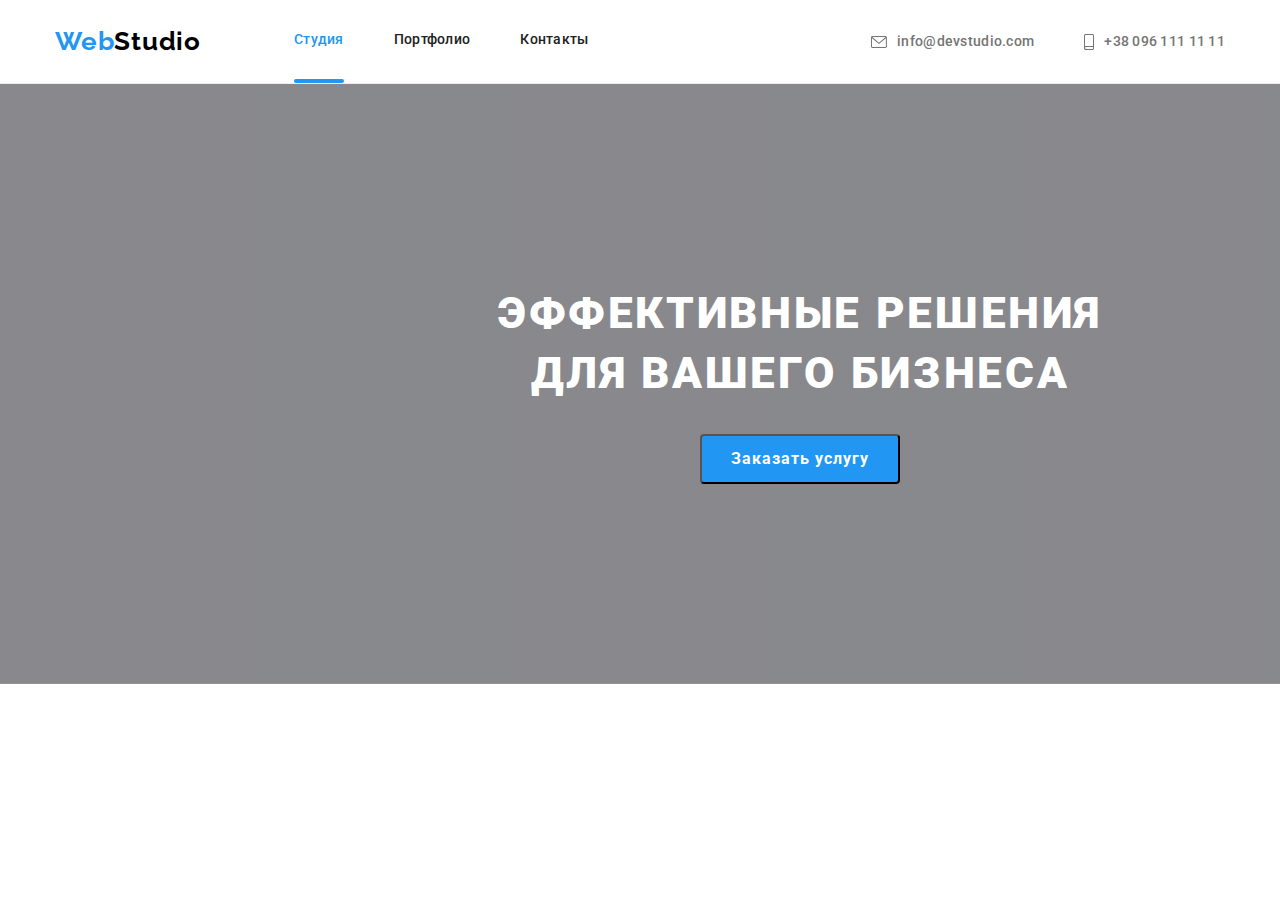
==== commit 89ba5655: "header adjusted" ====
--- a/index.html
+++ b/index.html
@@ -1,46 +1,118 @@
 <!DOCTYPE html>
 <html lang="ru">
-<head>
-    <meta charset="UTF-8">
-    <meta http-equiv="X-UA-Compatible" content="IE=edge">
-    <meta name="viewport" content="width=device-width, initial-scale=1.0">
+  <head>
+    <meta charset="UTF-8" />
+    <meta http-equiv="X-UA-Compatible" content="IE=edge" />
+    <meta name="viewport" content="width=device-width, initial-scale=1.0" />
     <title>WebStudio</title>
-    <link rel="preconnect" href="https://fonts.googleapis.com">
-    <link rel="preconnect" href="https://fonts.gstatic.com" crossorigin>
-    <link href="https://fonts.googleapis.com/css2?family=Raleway:ital,wght@0,700;1,700&family=Roboto:wght@400;500;700;900&display=swap" rel="stylesheet">
-    <link rel="stylesheet" href="./css/modern-normalize.css">
+    <link rel="preconnect" href="https://fonts.googleapis.com" />
+    <link rel="preconnect" href="https://fonts.gstatic.com" crossorigin />
+    <link
+      href="https://fonts.googleapis.com/css2?family=Raleway:ital,wght@0,700;1,700&family=Roboto:wght@400;500;700;900&display=swap"
+      rel="stylesheet"
+    />
+    <link rel="stylesheet" href="./css/modern-normalize.css" />
     <link rel="stylesheet" href="./css/main.min.css" />
-</head>
-<body>
+  </head>
+  <body>
     <!--заголовок-->
     <header class="main-header">
-        <div class="main-header__container container">
-            <nav class="navigation">    
-                <a href="index.html" class="logo logo__top link">Web<span class="logo__half-top">Studio</span></a>
-                <ul class="navigation-pages navigation__top list">
-                    <li class="navigation-pages__item"><a href="index.html" class="navigation-pages__link link navigation-pages__current">Студия</a></li>
-                    <li class="navigation-pages__item"><a href="portfolio.html" class="navigation-pages__link link">Портфолио</a></li>
-                    <li class="navigation-pages__item"><a href="#3" class="navigation-pages__link link">Контакты</a></li>
-                </ul>
-            </nav>
-            <ul class="contacts list">
-                <li class="contacts__item"> <a href="mailto:info@devstudio.com" class="contacts__link mail link"><svg class="contacts__icon" width="16px" height="12px"><use href="./images/icons.svg#icon-envelope"></use></svg> info@devstudio.com</a></li>
-                <li class="contacts__item"> <a href="tel:+380961111111" class="contacts__link tel link"><svg class="contacts__icon" width="10px" height="16px"><use href="./images/icons.svg#icon-smartphone"></use></svg>+38 096 111 11 11</a> </li>
+      <div class="main-header__container container">
+        <nav class="navigation">
+          <a href="index.html" class="logo logo__top link"
+            >Web<span class="logo__half-top">Studio</span></a
+          >
+          <ul class="navigation-pages navigation__top list">
+            <li class="navigation-pages__item">
+              <a href="index.html" class="navigation-pages__link link navigation-pages__current"
+                >Студия</a
+              >
+            </li>
+            <li class="navigation-pages__item">
+              <a href="portfolio.html" class="navigation-pages__link link">Портфолио</a>
+            </li>
+            <li class="navigation-pages__item">
+              <a href="#3" class="navigation-pages__link link">Контакты</a>
+            </li>
+          </ul>
+        </nav>
+        <ul class="contacts list">
+          <li class="contacts__item">
+            <a href="mailto:info@devstudio.com" class="contacts__link mail link"
+              ><svg class="contacts__icon contacts__icon-1" width="16px" height="12px">
+                <use href="./images/icons.svg#icon-envelope"></use>
+              </svg>
+              info@devstudio.com</a
+            >
+          </li>
+          <li class="contacts__item">
+            <a href="tel:+380961111111" class="contacts__link tel link"
+              ><svg class="contacts__icon contacts__icon-2" width="10px" height="16px">
+                <use href="./images/icons.svg#icon-smartphone"></use></svg
+              >+38 096 111 11 11</a
+            >
+          </li>
+        </ul>
+        <button class="mobile-menu-btn__open" type="button" data-menu-open>
+          <svg class="mobile-menu-btn__icon" width="40" height="40">
+            <use href="./images/icons.svg#icon-burger"></use>
+          </svg>
+        </button>
+      </div>
+      <div class="mobile-menu" data-menu>
+        <div class="container mobile-menu__container">
+          <button type="button" class="mobile-menu__close-btn" data-menu-close>
+            <svg class="mobile-menu__close-icon" width="40" height="40">
+              <use href="./images/icons.svg#icon-close-black"></use>
+            </svg>
+          </button>
+        <div class="mobile-menu_wrap">
+            <ul class="mobile-menu__navigation list">
+                <li class="mobile-menu__navigation-item">
+                <a class="mobile-menu__navigation-link link current" href="./index.html">Студия</a>
+                </li>
+                <li class="mobile-menu__navigation-item">
+                <a class="mobile-menu__navigation-link link" href="./portfolio.html">Портфолио</a>
+                </li>
+                <li class="mobile-menu__navigation-item">
+                <a class="mobile-menu__navigation-link link" href="">Контакты</a>
+                </li>
             </ul>
-            <button class="mobile-menu-btn__open" type="button" data-menu-open><svg class="mobile-menu-btn__icon" width="40" height="40"><use href="./images/icons.svg#icon-burger"></use></svg></button>
-        </div>        
+            <div class="mobile-menu__bot-wrap">
+                <ul class="mobile-menu__contact-list list">
+                    <li class="mobile-menu__contact-item">
+                    <a class="mobile-menu__contact-link-tel link" href="tel:+380961111111"
+                        >+38 096 111 11 11</a
+                    >
+                    </li>
+                    <li class="mobile-menu__contact-item">
+                    <a class="mobile-menu__contact-link-mail link" href="mailto:info@devstudio.com"
+                        >info@devstudio.com</a
+                    >
+                    </li>
+                </ul>
+                <ul class="mobile-menu__socials list">
+                    <li class="mobile-menu__socials-item"><a class="mobile-menu__socials-link link" href="">Instagram</a></li>
+                    <li class="mobile-menu__socials-item"><a class="mobile-menu__socials-link link" href="">Twitter</a></li>
+                    <li class="mobile-menu__socials-item"><a class="mobile-menu__socials-link link" href="">Facebook</a></li>
+                    <li class="mobile-menu__socials-item"><a class="mobile-menu__socials-link link" href="">LinkedIn</a></li>
+                </ul>
+                </div>
+            </div>
+        </div>
+      </div>
     </header>
     <!--основная часть-->
     <!-- <main> -->
-    <!--герой-->    
-        <!-- <section class="hero">
+    <!--герой-->
+    <section class="hero">
             <div class="container">
                 <h1 class="hero__header">Эффективные решения для вашего бизнеса</h1>
                 <button class="hero__btn" type="button" data-modal-open>Заказать услугу</button>
             </div>       
-        </section> -->
-    <!--преимущества-->   
-        <!-- <section class="advantages section">
+        </section>
+    <!--преимущества-->
+    <!-- <section class="advantages section">
             <div class="container">
                 <h2 class="advantages__header visually-hidden">преимушества</h2>
                 <ul class="advantages__list list">
@@ -67,8 +139,8 @@
                 </ul>
             </div>
         </section> -->
-    <!--примеры работ-->    
-        <!-- <section class="examples">
+    <!--примеры работ-->
+    <!-- <section class="examples">
             <div class="container">
                 <h2 class="examples__header section-top-header">Чем мы занимаемся</h2>
                 <ul class="examples__list list">
@@ -92,7 +164,7 @@
             </div>
         </section> -->
     <!--команда-->
-        <!-- <section class="team section">
+    <!-- <section class="team section">
             <div class="container">
                 <h2 class="team__header section-top-header">Наша команда</h2>
                 <ul class="team__list list">
@@ -151,8 +223,8 @@
                 </ul>
             </div>
         </section>     -->
-        <!-- Клиенты -->
-        <!-- <section class="clients section">
+    <!-- Клиенты -->
+    <!-- <section class="clients section">
             <div class="container">
                 <h2 class="clients__header section-top-header">
                     Постоянные клиенты
@@ -170,7 +242,7 @@
     <!-- </main> -->
     <!--подвал-->
     <!-- <footer class="footer"> -->
-        <!-- <div class="container footer__container">
+    <!-- <div class="container footer__container">
             <div class="footer__contacts">
                 <a href="index.html" class="logo link logo__bot">Web<span class="logo__half-bot">Studio</span></a>
                 <address class="footer__contacts-list" id="3">
@@ -245,5 +317,5 @@
     </div> -->
     <!-- <script src="./js/modal.js"></script> -->
     <script src="./js/mobile-menu.js"></script>
-</body>
-</html>+  </body>
+</html>
--- a/css/main.min.css
+++ b/css/main.min.css
@@ -1 +1 @@
-:root{--main-color: #2196F3;--secondary-color: #000;--third-color: #757575;--main-font: "roboto", sans-serif;--secondary-font: "Raleway", sans-serif}.visually-hidden{position:absolute;width:1px;height:1px;margin:-1px;border:0;padding:0;white-space:nowrap;clip-path:inset(100%);clip:rect(0 0 0 0);overflow:hidden}body{font-family:var(--main-font);color:#212121}h1,h2,h3,h4,h5,h6,p{margin-top:0;margin-bottom:0}ul,ol{margin-top:0;margin-bottom:0;padding-left:0}img{display:block}.link{text-decoration:none}.list{list-style:none}.address{font-style:normal}@media screen and (max-width: 767px){.mobile-menu-btn__open{border:0px;background-color:rgba(0,0,0,0)}}@media screen and (min-width: 768px){.mobile-menu-btn__open{display:none}}.container{width:100%;padding-left:15px;padding-right:15px}@media screen and (min-width: 480px){.container{width:450px;margin:0 auto}}@media screen and (min-width: 768px){.container{width:738px}}@media screen and (min-width: 1200px){.container{width:1200px}}.section-header{letter-spacing:.03em;color:#212121}.section-description{letter-spacing:.03em;color:var(--third-color)}.section-top-header{font-weight:700;font-size:36px;line-height:42px;text-align:center;letter-spacing:.03em;color:#212121}.section{padding-top:94px;padding-bottom:94px}.logo{font-family:var(--secondary-font);font-weight:700;font-size:24px;line-height:1.16;letter-spacing:.03em;color:var(--main-color)}.logo__half-top{color:var(--secondary-color)}@media screen and (max-width: 767px){.logo__top{padding-top:16px;padding-bottom:16px}}@media screen and (min-width: 768px){.logo__top{padding-top:26px;padding-bottom:26px;margin-right:88px}}@media screen and (min-width: 1200px){.logo__top{margin-right:93px}.logo{font-size:26px;line-height:1.2}}.socials{display:flex;justify-content:center}.social__team{margin-top:16px}.socials__item{display:flex}.socials__item:not(:last-child){margin-right:10px}.social__link{display:flex;height:44px;width:44px;border-radius:50%;justify-content:center;align-items:center;transition:background-color 250ms cubic-bezier(0.4, 0, 0.2, 1)}.social__link:hover,.social__link:focus{background-color:var(--main-color)}.social__link-footer{background:rgba(255,255,255,.1)}.social__icon{fill:#afb1b8;transition:fill 250ms cubic-bezier(0.4, 0, 0.2, 1)}.social__link:hover .social__icon,.social__link:focus .social__icon{fill:#fff}.social__icon-bot{fill:#fff}.modal{position:absolute;top:50%;left:50%;transform:translate(-50%, -50%);width:528px;min-height:580px;background:#fff;box-shadow:0px 1px 3px rgba(0,0,0,.12),0px 1px 1px rgba(0,0,0,.14),0px 2px 1px rgba(0,0,0,.2);border-radius:4px}.modal__close-btn{position:absolute;top:8px;right:8px;display:flex;align-items:center;justify-content:center;width:30px;height:30px;background:#fff;border:1px solid rgba(0,0,0,.1);border-radius:50%;cursor:pointer;padding:0;transition:fill 250ms cubic-bezier(0.4, 0, 0.2, 1)}.modal__close-btn:hover,.modal__close-btn:focus{fill:#2196f3}.modal__form-wrap{display:flex;flex-direction:column;padding:40px}.modal__form-toaction{font-weight:700;font-size:20px;line-height:1.15;text-align:center;letter-spacing:.03em;color:#212121;margin-bottom:12px}.modal__form-input{font-size:12px;line-height:14px;letter-spacing:.01em;color:#757575;display:block}.modal__input-wrap{position:relative;margin-bottom:10px}.modal__form-icon{position:absolute;top:50%;left:12px;transform:translateY(-50%);fill:#212121;transition:fill 250ms cubic-bezier(0.4, 0, 0.2, 1)}.modal__form-field:focus+.modal__form-icon{fill:#2196f3}.modal__form-field{width:100%;margin-top:4px;border:1px solid rgba(33,33,33,.2);border-radius:4px;height:40px;padding-left:42px;outline:none;transition:border 250ms cubic-bezier(0.4, 0, 0.2, 1)}.modal__form-field:focus{border:1px solid #2196f3}.modal__form-comment{width:100%;margin-top:4px;margin-bottom:20px;height:120px;resize:none;border:1px solid rgba(33,33,33,.2);border-radius:4px;padding:12px 16px;font-size:14px;line-height:1.15;letter-spacing:.01em;outline:none;transition:border 250ms cubic-bezier(0.4, 0, 0.2, 1)}.modal__form-comment:focus{border:1px solid #2196f3}.modal__form-checkbox-wrap{position:relative;margin-left:13px}.modal__aggreement-label{display:flex;align-items:center;font-size:14px;line-height:171%;letter-spacing:.03em;color:#757575;margin-left:25px}.modal__aggreement-label::before{left:0;position:absolute;display:block;cursor:pointer;width:16px;height:16px;content:"";background-image:url(../images/box.svg);transition:outline 250ms cubic-bezier(0.4, 0, 0.2, 1),background-image 250ms cubic-bezier(0.4, 0, 0.2, 1)}.modal__form-checkbox:checked+.modal__aggreement-label::before{background-image:url(../images/check.svg)}.modal__form-checkbox:hover+.modal__aggreement-label::before,.modal__form-checkbox:focus+.modal__aggreement-label::before{outline:2px solid #2196f3}.modal__aggreement-link{font-size:14px;line-height:1.71;letter-spacing:.03em;text-decoration-line:underline;color:#2196f3}.modal__submit-btn{display:block;margin-left:auto;margin-right:auto;margin-top:30px;padding:10px 55px;background:#188ce8;border-radius:4px;border:0px;cursor:pointer;font-weight:700;font-size:16px;line-height:188%;display:flex;align-items:center;text-align:center;letter-spacing:.06em;color:#fff;box-shadow:0px 4px 4px rgba(0,0,0,.15);transition:background 250ms cubic-bezier(0.4, 0, 0.2, 1)}.modal__submit-btn:hover,.modal__submit-btn:focus{background:#2196f3}.backdrop{position:fixed;top:0;left:0;bottom:0;right:0;background:rgba(0,0,0,.2);transition:opacity 250ms cubic-bezier(0.4, 0, 0.2, 1),visibility 250ms cubic-bezier(0.4, 0, 0.2, 1)}.backdrop.is-hidden{opacity:0;visibility:hidden;pointer-events:none}.navigation{display:flex}@media screen and (max-width: 767px){.navigation-pages{display:none}}@media screen and (min-width: 768px){.navigation-pages{display:flex}.navigation-pages__item{display:flex}.navigation-pages__item:not(:last-child){margin-right:50px}.navigation-pages__link{position:relative;font-weight:500;font-size:14px;line-height:1.14;letter-spacing:.02em;color:#212121;padding-top:32px;padding-bottom:32px;align-items:center;transition:color 250ms cubic-bezier(0.4, 0, 0.2, 1)}.navigation-pages__link:hover,.navigation-pages__link:focus{color:var(--main-color)}.navigation-pages__current{color:var(--main-color)}.navigation-pages__current::after{position:absolute;left:0;bottom:0;display:inline-block;content:"";height:4px;border-radius:2px;width:100%;background-color:var(--main-color)}}@media screen and (max-width: 767px){.contacts{display:none}}@media screen and (min-width: 768px){.contacts{display:block}.contacts__link{display:flex;font-weight:500;font-size:14px;line-height:1.14;letter-spacing:.02em;color:var(--third-color);align-items:center;transition:color 250ms cubic-bezier(0.4, 0, 0.2, 1)}.contacts__link:hover,.contacts__link:focus{color:var(--main-color)}.contacts__icon{margin-right:10px;fill:var(--third-color);transition:fill 250ms cubic-bezier(0.4, 0, 0.2, 1)}.contacts__link:hover .contacts__icon,.contacts__link:focus .contacts__icon{fill:var(--main-color)}}@media screen and (min-width: 768px)and (max-width: 1199px){.contacts__item:not(:first-child){margin-top:10px}}@media screen and (min-width: 1200px){.contacts{display:flex}.contacts__item:not(:first-child){margin-left:50px}}.main-header{background-color:#fff;border-bottom:1px solid #ececec;margin-top:0;margin-bottom:0}.main-header__container{display:flex;justify-content:space-between;align-items:center}.hero{background:#2f303a;padding-top:200px;padding-bottom:200px;background-color:#c4c4c4;background-image:linear-gradient(rgba(47, 48, 58, 0.4), rgba(47, 48, 58, 0.4)),url(../images/hero/hero-background.png);background-repeat:no-repeat;background-size:1600px;background-position:center;width:1600px;margin-left:auto;margin-right:auto;justify-content:center}.hero__header{font-weight:900;font-size:44px;line-height:1.36;text-align:center;letter-spacing:.06em;text-transform:uppercase;color:#fff;width:696px;margin-left:auto;margin-right:auto}.hero__btn{font-weight:700;font-size:16px;line-height:30px;display:flex;text-align:center;letter-spacing:.06em;color:#fff;width:200px;height:50px;background:var(--main-color);border-radius:4px;cursor:pointer;margin-left:auto;margin-right:auto;margin-top:30px;justify-content:center;align-items:center;transition:background 250ms cubic-bezier(0.4, 0, 0.2, 1),box-shadow 250ms cubic-bezier(0.4, 0, 0.2, 1)}.hero__btn:hover,.hero__btn:focus{background:#188ce8;box-shadow:0px 4px 4px rgba(0,0,0,.15)}.advantages__list{display:flex;justify-content:space-between}.advantages__item{width:270px}.advantages__header{font-weight:700;text-transform:uppercase;font-size:14px;line-height:1.14;width:270px;margin-bottom:10px}.advantages__text{font-size:14px;line-height:1.71}.advantages__icons-wrap{height:120px;align-items:center;background:#f5f4fa;border-radius:4px;display:flex;justify-content:center;margin-bottom:30px}.examples{padding-bottom:94px}.examples__list{display:flex;justify-content:space-between;margin-top:50px}.examples__item{position:relative}.examples__text-wrap{position:absolute;bottom:0;display:flex;justify-content:center;align-items:center;width:370px;height:70px;background:rgba(47,48,58,.8)}.examples__text{display:block;font-weight:700;font-size:14px;line-height:16px;text-align:center;letter-spacing:.03em;text-transform:uppercase;color:#fff}.team{background:#f5f4fa}.team__list{display:flex;justify-content:space-between;margin-top:50px}.team__unit{background-color:#fff;box-shadow:0px 1px 3px rgba(0,0,0,.12),0px 1px 1px rgba(0,0,0,.14),0px 2px 1px rgba(0,0,0,.2);border-radius:0px 0px 4px 4px}.team__unit-info{padding:30px 10px 30px 10px}.team__unit-name{font-weight:500;font-size:16px;line-height:1.19;text-align:center;margin-bottom:10px}.team__unit-title{font-size:16px;line-height:1.19;text-align:center}.clients__list{margin-top:50px;display:flex;flex-direction:row;justify-content:center}.clients__unit{display:flex}.clients__unit:not(:last-child){margin-right:30px}.clients__link{width:170px;height:92px;border:1px solid #afb1b8;border-radius:4px;display:flex;justify-content:center;align-items:center;transition:border 250ms cubic-bezier(0.4, 0, 0.2, 1)}.clients__link:hover,.clients__link:focus{border:1px solid var(--main-color)}.clients__icon{fill:#afb1b8;transition:fill 250ms cubic-bezier(0.4, 0, 0.2, 1)}.clients__link:hover .clients__icon,.clients__link:focus .clients__icon{fill:var(--main-color)}.portfolio__filter-list{display:flex;justify-content:center;margin-bottom:50px}.portfolio__filter-item:not(:last-child){margin-right:8px}.portfolio__filter-btn{font-weight:500;font-size:16px;line-height:1.62;text-align:center;letter-spacing:.03em;color:#212121;background:#f5f4fa;border-radius:4px;cursor:pointer;padding:6px 22px;border-width:0px;transition:background 250ms cubic-bezier(0.4, 0, 0.2, 1),color 250ms cubic-bezier(0.4, 0, 0.2, 1),box-shadow 250ms cubic-bezier(0.4, 0, 0.2, 1)}.portfolio__filter-btn:hover,.portfolio__filter-btn:focus{background:var(--main-color);color:#fff;box-shadow:0px 3px 1px rgba(0,0,0,.1),0px 1px 2px rgba(0,0,0,.08),0px 2px 2px rgba(0,0,0,.12)}.portfolio__examples-list{display:flex;flex-wrap:wrap;justify-content:space-between}.portfolio__example-name{font-weight:700;font-size:18px;line-height:2;letter-spacing:.06em;margin-bottom:4px}.portfolio__img{display:block}.portfolio__example-description{font-size:16px;line-height:1.87}.portfolio__example-text{padding:20px 24px;border:#eee solid 1px;border-top:none}.portfolio__example:nth-child(-n+6){margin-bottom:30px}.portfolio__link{position:relative;display:block;transition:box-shadow 250ms cubic-bezier(0.4, 0, 0.2, 1)}.portfolio__link:hover,.portfolio__link:focus{box-shadow:0px 1px 1px rgba(0,0,0,.12),0px 4px 4px rgba(0,0,0,.06),1px 4px 6px rgba(0,0,0,.16)}.portfolio__example-overlay-wrap{top:0;width:370px;height:294px;position:absolute;overflow:hidden}.portfolio__example-overlay{top:0;position:absolute;visibility:hidden;display:flex;justify-content:center;align-items:center;padding-left:24px;padding-right:24px;width:100%;height:100%;background:rgba(33,150,243,.9);transform:translate(0, 100%);transition:transform 250ms cubic-bezier(0.4, 0, 0.2, 1),visibility 250ms cubic-bezier(0.4, 0, 0.2, 1)}.portfolio__link:hover .portfolio__example-overlay,.portfolio__link:focus .portfolio__example-overlay{visibility:visible;transform:translate(0, 0)}.portfolio__example-overlay-text{font-weight:400;font-size:18px;line-height:156%;letter-spacing:.03em;color:#fff}.footer{background:#2f303a;padding-top:60px;padding-bottom:60px;display:flex;justify-content:left}.footer__container{display:flex;align-items:baseline}.footer__contacts{margin-right:70px}.contacts-bot__link{font-size:14px;line-height:1.71;letter-spacing:.03em;color:rgba(255,255,255,.6);transition:color 250ms cubic-bezier(0.4, 0, 0.2, 1)}.contacts-bot__link:hover,.contacts-bot__link:focus{color:var(--main-color)}.contacts-bot__item{display:flex;flex-direction:column}.contacts-bot__item:not(:last-child){margin-bottom:9px}.contacts-bot__map{color:#fff}.footer__socials-header{font-weight:700;font-size:14px;line-height:16px;letter-spacing:.03em;text-transform:uppercase;color:#fff;margin-bottom:20px}.footer__subscribe{margin-left:93px}.subscribe{display:flex;align-items:center}.subscribe__input{width:358px;height:50px;border:1px solid rgba(255,255,255,.3);filter:drop-shadow(0px 4px 4px rgba(0, 0, 0, 0.15));border-radius:4px;margin:0;background:rgba(0,0,0,0);padding:15px 16px;color:#fff}.subscribe__btn{display:flex;align-items:center;margin-left:12px;width:200px;height:50px;background:#188ce8;border-radius:4px;border:0px;font-weight:700;font-size:16px;line-height:188%;letter-spacing:.06em;color:#fff;padding-left:29px;cursor:pointer;transition:background 250ms cubic-bezier(0.4, 0, 0.2, 1),box-shadow 250ms cubic-bezier(0.4, 0, 0.2, 1)}.subscribe__btn:hover,.subscribe__btn:focus{background:#2196f3;box-shadow:0px 4px 4px rgba(0,0,0,.15)}.subscribe__icon{fill:#fff;margin-left:10px}/*# sourceMappingURL=main.min.css.map */+:root{--main-color: #2196F3;--secondary-color: #000;--third-color: #757575;--main-font: "roboto", sans-serif;--secondary-font: "Raleway", sans-serif}.visually-hidden{position:absolute;width:1px;height:1px;margin:-1px;border:0;padding:0;white-space:nowrap;clip-path:inset(100%);clip:rect(0 0 0 0);overflow:hidden}body{font-family:var(--main-font);color:#212121}h1,h2,h3,h4,h5,h6,p{margin-top:0;margin-bottom:0}ul,ol{margin-top:0;margin-bottom:0;padding-left:0}img{display:block}.link{text-decoration:none}.list{list-style:none}.address{font-style:normal}@media screen and (max-width: 767px){.mobile-menu-btn__open{border:0px;background-color:rgba(0,0,0,0)}.mobile-menu-btn__open:hover,.mobile-menu-btn__open:focus{fill:#2196f3}}@media screen and (min-width: 768px){.mobile-menu-btn__open{display:none}}@media screen and (max-width: 767px){.mobile-menu{position:fixed;left:0;top:0;width:100%;height:100%;background-color:#fff;opacity:0;visibility:hidden;pointer-events:none;transition:opacity 250ms cubic-bezier(0.4, 0, 0.2, 1),visibility 250ms cubic-bezier(0.4, 0, 0.2, 1)}.mobile-menu.is-open{opacity:1;visibility:visible;pointer-events:auto}.mobile-menu__container{position:relative;padding-top:48px;padding-bottom:48px;padding-left:40px;height:100%}.mobile-menu__close-btn{position:absolute;top:10px;right:15px;background-color:rgba(0,0,0,0);border:none;padding:0;line-height:0}.mobile-menu__navigation-link{font-weight:500;font-size:40px;line-height:1.15;text-align:center;letter-spacing:.02em;color:#212121}.current{color:var(--main-color)}.mobile-menu__navigation-item:not(:last-child){margin-bottom:32px}.mobile-menu_wrap{height:100%;display:flex;flex-direction:column;justify-content:space-between}.mobile-menu__contact-list{margin-bottom:64px}.mobile-menu__contact-link-tel{font-weight:500;font-size:34px;line-height:1.17;letter-spacing:.02em;color:#2196f3}.mobile-menu__contact-link-mail{font-weight:500;font-size:24px;line-height:1.16;letter-spacing:.02em;color:#757575}.mobile-menu__contact-item:not(:first-child){margin-top:32px}.mobile-menu__socials{display:flex;flex-direction:row}.mobile-menu__socials-item:not(:last-child){margin-right:10px}.mobile-menu__socials-item:not(:last-child)::after{content:"";border:1px solid rgba(33,33,33,.2);transform:rotate(90deg)}.mobile-menu__socials-link{font-weight:500;font-size:18px;line-height:1.22;letter-spacing:.02em;color:#2196f3;padding-right:10px}}@media screen and (min-width: 768px){.mobile-menu{display:none}}.container{width:100%;padding-left:15px;padding-right:15px}@media screen and (min-width: 480px){.container{width:450px;margin:0 auto}}@media screen and (min-width: 768px){.container{width:738px}}@media screen and (min-width: 1200px){.container{width:1200px}}.section-header{letter-spacing:.03em;color:#212121}.section-description{letter-spacing:.03em;color:var(--third-color)}.section-top-header{font-weight:700;font-size:36px;line-height:42px;text-align:center;letter-spacing:.03em;color:#212121}.section{padding-top:94px;padding-bottom:94px}.logo{font-family:var(--secondary-font);font-weight:700;font-size:24px;line-height:1.16;letter-spacing:.03em;color:var(--main-color)}.logo__half-top{color:var(--secondary-color)}@media screen and (max-width: 767px){.logo__top{padding-top:16px;padding-bottom:16px}}@media screen and (min-width: 768px){.logo__top{padding-top:26px;padding-bottom:26px;margin-right:88px}}@media screen and (min-width: 1200px){.logo__top{margin-right:93px}.logo{font-size:26px;line-height:1.2}}.socials{display:flex;justify-content:center}.social__team{margin-top:16px}.socials__item{display:flex}.socials__item:not(:last-child){margin-right:10px}.social__link{display:flex;height:44px;width:44px;border-radius:50%;justify-content:center;align-items:center;transition:background-color 250ms cubic-bezier(0.4, 0, 0.2, 1)}.social__link:hover,.social__link:focus{background-color:var(--main-color)}.social__link-footer{background:rgba(255,255,255,.1)}.social__icon{fill:#afb1b8;transition:fill 250ms cubic-bezier(0.4, 0, 0.2, 1)}.social__link:hover .social__icon,.social__link:focus .social__icon{fill:#fff}.social__icon-bot{fill:#fff}.modal{position:absolute;top:50%;left:50%;transform:translate(-50%, -50%);width:528px;min-height:580px;background:#fff;box-shadow:0px 1px 3px rgba(0,0,0,.12),0px 1px 1px rgba(0,0,0,.14),0px 2px 1px rgba(0,0,0,.2);border-radius:4px}.modal__close-btn{position:absolute;top:8px;right:8px;display:flex;align-items:center;justify-content:center;width:30px;height:30px;background:#fff;border:1px solid rgba(0,0,0,.1);border-radius:50%;cursor:pointer;padding:0;transition:fill 250ms cubic-bezier(0.4, 0, 0.2, 1)}.modal__close-btn:hover,.modal__close-btn:focus{fill:#2196f3}.modal__form-wrap{display:flex;flex-direction:column;padding:40px}.modal__form-toaction{font-weight:700;font-size:20px;line-height:1.15;text-align:center;letter-spacing:.03em;color:#212121;margin-bottom:12px}.modal__form-input{font-size:12px;line-height:14px;letter-spacing:.01em;color:#757575;display:block}.modal__input-wrap{position:relative;margin-bottom:10px}.modal__form-icon{position:absolute;top:50%;left:12px;transform:translateY(-50%);fill:#212121;transition:fill 250ms cubic-bezier(0.4, 0, 0.2, 1)}.modal__form-field:focus+.modal__form-icon{fill:#2196f3}.modal__form-field{width:100%;margin-top:4px;border:1px solid rgba(33,33,33,.2);border-radius:4px;height:40px;padding-left:42px;outline:none;transition:border 250ms cubic-bezier(0.4, 0, 0.2, 1)}.modal__form-field:focus{border:1px solid #2196f3}.modal__form-comment{width:100%;margin-top:4px;margin-bottom:20px;height:120px;resize:none;border:1px solid rgba(33,33,33,.2);border-radius:4px;padding:12px 16px;font-size:14px;line-height:1.15;letter-spacing:.01em;outline:none;transition:border 250ms cubic-bezier(0.4, 0, 0.2, 1)}.modal__form-comment:focus{border:1px solid #2196f3}.modal__form-checkbox-wrap{position:relative;margin-left:13px}.modal__aggreement-label{display:flex;align-items:center;font-size:14px;line-height:171%;letter-spacing:.03em;color:#757575;margin-left:25px}.modal__aggreement-label::before{left:0;position:absolute;display:block;cursor:pointer;width:16px;height:16px;content:"";background-image:url(../images/box.svg);transition:outline 250ms cubic-bezier(0.4, 0, 0.2, 1),background-image 250ms cubic-bezier(0.4, 0, 0.2, 1)}.modal__form-checkbox:checked+.modal__aggreement-label::before{background-image:url(../images/check.svg)}.modal__form-checkbox:hover+.modal__aggreement-label::before,.modal__form-checkbox:focus+.modal__aggreement-label::before{outline:2px solid #2196f3}.modal__aggreement-link{font-size:14px;line-height:1.71;letter-spacing:.03em;text-decoration-line:underline;color:#2196f3}.modal__submit-btn{display:block;margin-left:auto;margin-right:auto;margin-top:30px;padding:10px 55px;background:#188ce8;border-radius:4px;border:0px;cursor:pointer;font-weight:700;font-size:16px;line-height:188%;display:flex;align-items:center;text-align:center;letter-spacing:.06em;color:#fff;box-shadow:0px 4px 4px rgba(0,0,0,.15);transition:background 250ms cubic-bezier(0.4, 0, 0.2, 1)}.modal__submit-btn:hover,.modal__submit-btn:focus{background:#2196f3}.backdrop{position:fixed;top:0;left:0;bottom:0;right:0;background:rgba(0,0,0,.2);transition:opacity 250ms cubic-bezier(0.4, 0, 0.2, 1),visibility 250ms cubic-bezier(0.4, 0, 0.2, 1)}.backdrop.is-hidden{opacity:0;visibility:hidden;pointer-events:none}.navigation{display:flex}@media screen and (max-width: 767px){.navigation-pages{display:none}}@media screen and (min-width: 768px){.navigation-pages{display:flex}.navigation-pages__item{display:flex}.navigation-pages__item:not(:last-child){margin-right:50px}.navigation-pages__link{position:relative;font-weight:500;font-size:14px;line-height:1.14;letter-spacing:.02em;color:#212121;padding-top:32px;padding-bottom:32px;align-items:center;transition:color 250ms cubic-bezier(0.4, 0, 0.2, 1)}.navigation-pages__link:hover,.navigation-pages__link:focus{color:var(--main-color)}.navigation-pages__current{color:var(--main-color)}.navigation-pages__current::after{position:absolute;left:0;bottom:0;display:inline-block;content:"";height:4px;border-radius:2px;width:100%;background-color:var(--main-color)}}@media screen and (max-width: 767px){.contacts{display:none}}@media screen and (min-width: 768px){.contacts{display:block}.contacts__link{display:flex;font-weight:500;line-height:1.14;letter-spacing:.02em;color:var(--third-color);align-items:center;transition:color 250ms cubic-bezier(0.4, 0, 0.2, 1)}.contacts__link:hover,.contacts__link:focus{color:var(--main-color)}.contacts__icon{fill:var(--third-color);transition:fill 250ms cubic-bezier(0.4, 0, 0.2, 1)}.contacts__link:hover .contacts__icon,.contacts__link:focus .contacts__icon{fill:var(--main-color)}}@media screen and (min-width: 768px)and (max-width: 1199px){.contacts__item:not(:first-child){margin-top:10px}.contacts__link{font-size:12px}.contacts__icon{margin-right:8px}.contacts__icon-1{width:14px;height:10px}.contacts__icon-2{width:10px;height:14px}}@media screen and (min-width: 1200px){.contacts{display:flex}.contacts__item:not(:first-child){margin-left:50px}.contacts__link{font-size:14px}.contacts__icon{margin-right:10px}}.main-header{background-color:#fff;border-bottom:1px solid #ececec;margin-top:0;margin-bottom:0}.main-header__container{display:flex;justify-content:space-between;align-items:center}.hero{background:#2f303a;padding-top:200px;padding-bottom:200px;background-color:#c4c4c4;background-image:linear-gradient(rgba(47, 48, 58, 0.4), rgba(47, 48, 58, 0.4)),url(../images/hero/hero-background.png);background-repeat:no-repeat;background-size:1600px;background-position:center;width:1600px;margin-left:auto;margin-right:auto;justify-content:center}.hero__header{font-weight:900;font-size:44px;line-height:1.36;text-align:center;letter-spacing:.06em;text-transform:uppercase;color:#fff;width:696px;margin-left:auto;margin-right:auto}.hero__btn{font-weight:700;font-size:16px;line-height:30px;display:flex;text-align:center;letter-spacing:.06em;color:#fff;width:200px;height:50px;background:var(--main-color);border-radius:4px;cursor:pointer;margin-left:auto;margin-right:auto;margin-top:30px;justify-content:center;align-items:center;transition:background 250ms cubic-bezier(0.4, 0, 0.2, 1),box-shadow 250ms cubic-bezier(0.4, 0, 0.2, 1)}.hero__btn:hover,.hero__btn:focus{background:#188ce8;box-shadow:0px 4px 4px rgba(0,0,0,.15)}.advantages__list{display:flex;justify-content:space-between}.advantages__item{width:270px}.advantages__header{font-weight:700;text-transform:uppercase;font-size:14px;line-height:1.14;width:270px;margin-bottom:10px}.advantages__text{font-size:14px;line-height:1.71}.advantages__icons-wrap{height:120px;align-items:center;background:#f5f4fa;border-radius:4px;display:flex;justify-content:center;margin-bottom:30px}.examples{padding-bottom:94px}.examples__list{display:flex;justify-content:space-between;margin-top:50px}.examples__item{position:relative}.examples__text-wrap{position:absolute;bottom:0;display:flex;justify-content:center;align-items:center;width:370px;height:70px;background:rgba(47,48,58,.8)}.examples__text{display:block;font-weight:700;font-size:14px;line-height:16px;text-align:center;letter-spacing:.03em;text-transform:uppercase;color:#fff}.team{background:#f5f4fa}.team__list{display:flex;justify-content:space-between;margin-top:50px}.team__unit{background-color:#fff;box-shadow:0px 1px 3px rgba(0,0,0,.12),0px 1px 1px rgba(0,0,0,.14),0px 2px 1px rgba(0,0,0,.2);border-radius:0px 0px 4px 4px}.team__unit-info{padding:30px 10px 30px 10px}.team__unit-name{font-weight:500;font-size:16px;line-height:1.19;text-align:center;margin-bottom:10px}.team__unit-title{font-size:16px;line-height:1.19;text-align:center}.clients__list{margin-top:50px;display:flex;flex-direction:row;justify-content:center}.clients__unit{display:flex}.clients__unit:not(:last-child){margin-right:30px}.clients__link{width:170px;height:92px;border:1px solid #afb1b8;border-radius:4px;display:flex;justify-content:center;align-items:center;transition:border 250ms cubic-bezier(0.4, 0, 0.2, 1)}.clients__link:hover,.clients__link:focus{border:1px solid var(--main-color)}.clients__icon{fill:#afb1b8;transition:fill 250ms cubic-bezier(0.4, 0, 0.2, 1)}.clients__link:hover .clients__icon,.clients__link:focus .clients__icon{fill:var(--main-color)}.portfolio__filter-list{display:flex;justify-content:center;margin-bottom:50px}.portfolio__filter-item:not(:last-child){margin-right:8px}.portfolio__filter-btn{font-weight:500;font-size:16px;line-height:1.62;text-align:center;letter-spacing:.03em;color:#212121;background:#f5f4fa;border-radius:4px;cursor:pointer;padding:6px 22px;border-width:0px;transition:background 250ms cubic-bezier(0.4, 0, 0.2, 1),color 250ms cubic-bezier(0.4, 0, 0.2, 1),box-shadow 250ms cubic-bezier(0.4, 0, 0.2, 1)}.portfolio__filter-btn:hover,.portfolio__filter-btn:focus{background:var(--main-color);color:#fff;box-shadow:0px 3px 1px rgba(0,0,0,.1),0px 1px 2px rgba(0,0,0,.08),0px 2px 2px rgba(0,0,0,.12)}.portfolio__examples-list{display:flex;flex-wrap:wrap;justify-content:space-between}.portfolio__example-name{font-weight:700;font-size:18px;line-height:2;letter-spacing:.06em;margin-bottom:4px}.portfolio__img{display:block}.portfolio__example-description{font-size:16px;line-height:1.87}.portfolio__example-text{padding:20px 24px;border:#eee solid 1px;border-top:none}.portfolio__example:nth-child(-n+6){margin-bottom:30px}.portfolio__link{position:relative;display:block;transition:box-shadow 250ms cubic-bezier(0.4, 0, 0.2, 1)}.portfolio__link:hover,.portfolio__link:focus{box-shadow:0px 1px 1px rgba(0,0,0,.12),0px 4px 4px rgba(0,0,0,.06),1px 4px 6px rgba(0,0,0,.16)}.portfolio__example-overlay-wrap{top:0;width:370px;height:294px;position:absolute;overflow:hidden}.portfolio__example-overlay{top:0;position:absolute;visibility:hidden;display:flex;justify-content:center;align-items:center;padding-left:24px;padding-right:24px;width:100%;height:100%;background:rgba(33,150,243,.9);transform:translate(0, 100%);transition:transform 250ms cubic-bezier(0.4, 0, 0.2, 1),visibility 250ms cubic-bezier(0.4, 0, 0.2, 1)}.portfolio__link:hover .portfolio__example-overlay,.portfolio__link:focus .portfolio__example-overlay{visibility:visible;transform:translate(0, 0)}.portfolio__example-overlay-text{font-weight:400;font-size:18px;line-height:156%;letter-spacing:.03em;color:#fff}.footer{background:#2f303a;padding-top:60px;padding-bottom:60px;display:flex;justify-content:left}.footer__container{display:flex;align-items:baseline}.footer__contacts{margin-right:70px}.contacts-bot__link{font-size:14px;line-height:1.71;letter-spacing:.03em;color:rgba(255,255,255,.6);transition:color 250ms cubic-bezier(0.4, 0, 0.2, 1)}.contacts-bot__link:hover,.contacts-bot__link:focus{color:var(--main-color)}.contacts-bot__item{display:flex;flex-direction:column}.contacts-bot__item:not(:last-child){margin-bottom:9px}.contacts-bot__map{color:#fff}.footer__socials-header{font-weight:700;font-size:14px;line-height:16px;letter-spacing:.03em;text-transform:uppercase;color:#fff;margin-bottom:20px}.footer__subscribe{margin-left:93px}.subscribe{display:flex;align-items:center}.subscribe__input{width:358px;height:50px;border:1px solid rgba(255,255,255,.3);filter:drop-shadow(0px 4px 4px rgba(0, 0, 0, 0.15));border-radius:4px;margin:0;background:rgba(0,0,0,0);padding:15px 16px;color:#fff}.subscribe__btn{display:flex;align-items:center;margin-left:12px;width:200px;height:50px;background:#188ce8;border-radius:4px;border:0px;font-weight:700;font-size:16px;line-height:188%;letter-spacing:.06em;color:#fff;padding-left:29px;cursor:pointer;transition:background 250ms cubic-bezier(0.4, 0, 0.2, 1),box-shadow 250ms cubic-bezier(0.4, 0, 0.2, 1)}.subscribe__btn:hover,.subscribe__btn:focus{background:#2196f3;box-shadow:0px 4px 4px rgba(0,0,0,.15)}.subscribe__icon{fill:#fff;margin-left:10px}/*# sourceMappingURL=main.min.css.map */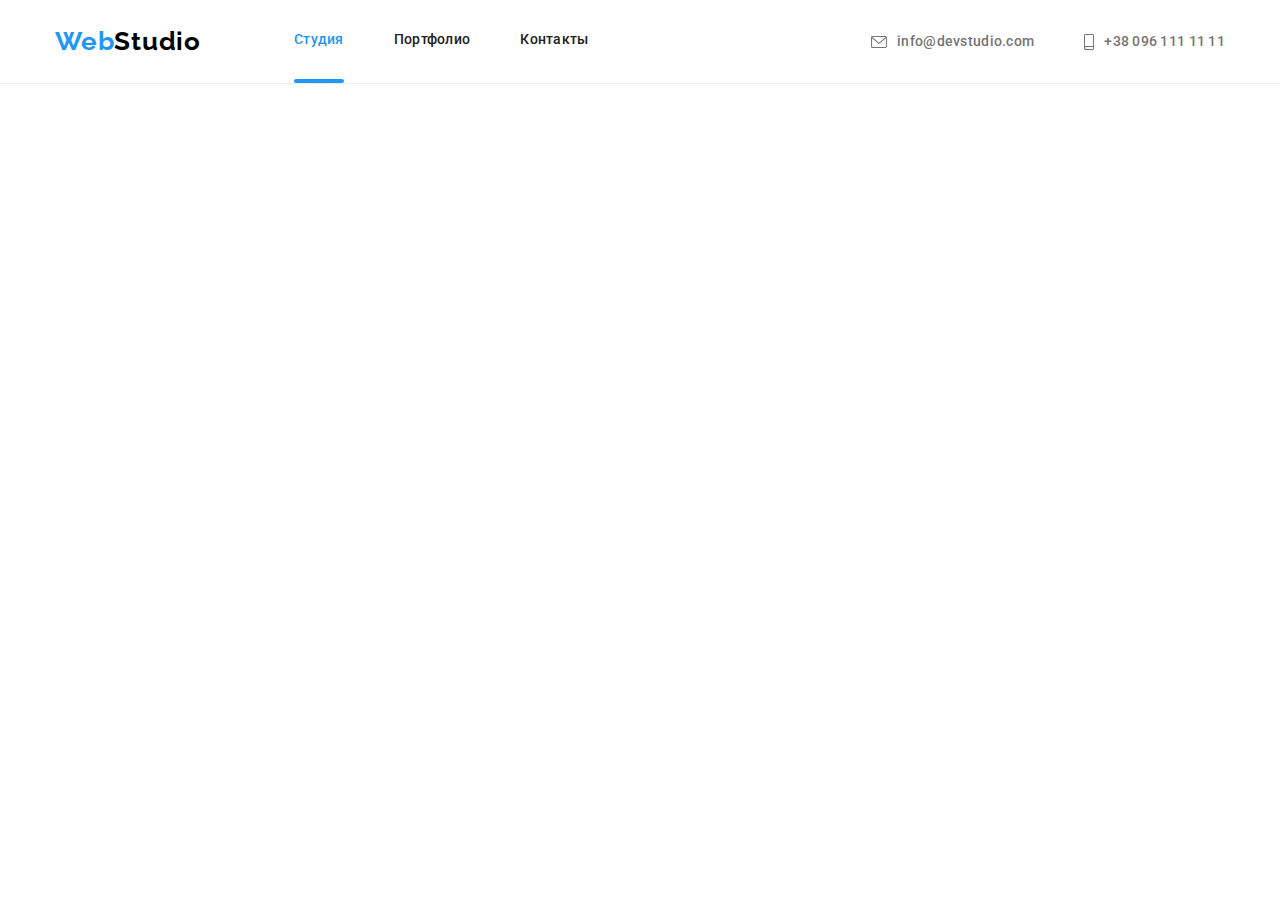
==== commit e5eecc04: "work point 1" ====
--- a/index.html
+++ b/index.html
@@ -105,12 +105,12 @@
     <!--основная часть-->
     <!-- <main> -->
     <!--герой-->
-    <section class="hero">
+    <!-- <section class="hero">
             <div class="container">
                 <h1 class="hero__header">Эффективные решения для вашего бизнеса</h1>
                 <button class="hero__btn" type="button" data-modal-open>Заказать услугу</button>
             </div>       
-        </section>
+        </section> -->
     <!--преимущества-->
     <!-- <section class="advantages section">
             <div class="container">
--- a/css/main.min.css
+++ b/css/main.min.css
@@ -1 +1 @@
-:root{--main-color: #2196F3;--secondary-color: #000;--third-color: #757575;--main-font: "roboto", sans-serif;--secondary-font: "Raleway", sans-serif}.visually-hidden{position:absolute;width:1px;height:1px;margin:-1px;border:0;padding:0;white-space:nowrap;clip-path:inset(100%);clip:rect(0 0 0 0);overflow:hidden}body{font-family:var(--main-font);color:#212121}h1,h2,h3,h4,h5,h6,p{margin-top:0;margin-bottom:0}ul,ol{margin-top:0;margin-bottom:0;padding-left:0}img{display:block}.link{text-decoration:none}.list{list-style:none}.address{font-style:normal}@media screen and (max-width: 767px){.mobile-menu-btn__open{border:0px;background-color:rgba(0,0,0,0)}.mobile-menu-btn__open:hover,.mobile-menu-btn__open:focus{fill:#2196f3}}@media screen and (min-width: 768px){.mobile-menu-btn__open{display:none}}@media screen and (max-width: 767px){.mobile-menu{position:fixed;left:0;top:0;width:100%;height:100%;background-color:#fff;opacity:0;visibility:hidden;pointer-events:none;transition:opacity 250ms cubic-bezier(0.4, 0, 0.2, 1),visibility 250ms cubic-bezier(0.4, 0, 0.2, 1)}.mobile-menu.is-open{opacity:1;visibility:visible;pointer-events:auto}.mobile-menu__container{position:relative;padding-top:48px;padding-bottom:48px;padding-left:40px;height:100%}.mobile-menu__close-btn{position:absolute;top:10px;right:15px;background-color:rgba(0,0,0,0);border:none;padding:0;line-height:0}.mobile-menu__navigation-link{font-weight:500;font-size:40px;line-height:1.15;text-align:center;letter-spacing:.02em;color:#212121}.current{color:var(--main-color)}.mobile-menu__navigation-item:not(:last-child){margin-bottom:32px}.mobile-menu_wrap{height:100%;display:flex;flex-direction:column;justify-content:space-between}.mobile-menu__contact-list{margin-bottom:64px}.mobile-menu__contact-link-tel{font-weight:500;font-size:34px;line-height:1.17;letter-spacing:.02em;color:#2196f3}.mobile-menu__contact-link-mail{font-weight:500;font-size:24px;line-height:1.16;letter-spacing:.02em;color:#757575}.mobile-menu__contact-item:not(:first-child){margin-top:32px}.mobile-menu__socials{display:flex;flex-direction:row}.mobile-menu__socials-item:not(:last-child){margin-right:10px}.mobile-menu__socials-item:not(:last-child)::after{content:"";border:1px solid rgba(33,33,33,.2);transform:rotate(90deg)}.mobile-menu__socials-link{font-weight:500;font-size:18px;line-height:1.22;letter-spacing:.02em;color:#2196f3;padding-right:10px}}@media screen and (min-width: 768px){.mobile-menu{display:none}}.container{width:100%;padding-left:15px;padding-right:15px}@media screen and (min-width: 480px){.container{width:450px;margin:0 auto}}@media screen and (min-width: 768px){.container{width:738px}}@media screen and (min-width: 1200px){.container{width:1200px}}.section-header{letter-spacing:.03em;color:#212121}.section-description{letter-spacing:.03em;color:var(--third-color)}.section-top-header{font-weight:700;font-size:36px;line-height:42px;text-align:center;letter-spacing:.03em;color:#212121}.section{padding-top:94px;padding-bottom:94px}.logo{font-family:var(--secondary-font);font-weight:700;font-size:24px;line-height:1.16;letter-spacing:.03em;color:var(--main-color)}.logo__half-top{color:var(--secondary-color)}@media screen and (max-width: 767px){.logo__top{padding-top:16px;padding-bottom:16px}}@media screen and (min-width: 768px){.logo__top{padding-top:26px;padding-bottom:26px;margin-right:88px}}@media screen and (min-width: 1200px){.logo__top{margin-right:93px}.logo{font-size:26px;line-height:1.2}}.socials{display:flex;justify-content:center}.social__team{margin-top:16px}.socials__item{display:flex}.socials__item:not(:last-child){margin-right:10px}.social__link{display:flex;height:44px;width:44px;border-radius:50%;justify-content:center;align-items:center;transition:background-color 250ms cubic-bezier(0.4, 0, 0.2, 1)}.social__link:hover,.social__link:focus{background-color:var(--main-color)}.social__link-footer{background:rgba(255,255,255,.1)}.social__icon{fill:#afb1b8;transition:fill 250ms cubic-bezier(0.4, 0, 0.2, 1)}.social__link:hover .social__icon,.social__link:focus .social__icon{fill:#fff}.social__icon-bot{fill:#fff}.modal{position:absolute;top:50%;left:50%;transform:translate(-50%, -50%);width:528px;min-height:580px;background:#fff;box-shadow:0px 1px 3px rgba(0,0,0,.12),0px 1px 1px rgba(0,0,0,.14),0px 2px 1px rgba(0,0,0,.2);border-radius:4px}.modal__close-btn{position:absolute;top:8px;right:8px;display:flex;align-items:center;justify-content:center;width:30px;height:30px;background:#fff;border:1px solid rgba(0,0,0,.1);border-radius:50%;cursor:pointer;padding:0;transition:fill 250ms cubic-bezier(0.4, 0, 0.2, 1)}.modal__close-btn:hover,.modal__close-btn:focus{fill:#2196f3}.modal__form-wrap{display:flex;flex-direction:column;padding:40px}.modal__form-toaction{font-weight:700;font-size:20px;line-height:1.15;text-align:center;letter-spacing:.03em;color:#212121;margin-bottom:12px}.modal__form-input{font-size:12px;line-height:14px;letter-spacing:.01em;color:#757575;display:block}.modal__input-wrap{position:relative;margin-bottom:10px}.modal__form-icon{position:absolute;top:50%;left:12px;transform:translateY(-50%);fill:#212121;transition:fill 250ms cubic-bezier(0.4, 0, 0.2, 1)}.modal__form-field:focus+.modal__form-icon{fill:#2196f3}.modal__form-field{width:100%;margin-top:4px;border:1px solid rgba(33,33,33,.2);border-radius:4px;height:40px;padding-left:42px;outline:none;transition:border 250ms cubic-bezier(0.4, 0, 0.2, 1)}.modal__form-field:focus{border:1px solid #2196f3}.modal__form-comment{width:100%;margin-top:4px;margin-bottom:20px;height:120px;resize:none;border:1px solid rgba(33,33,33,.2);border-radius:4px;padding:12px 16px;font-size:14px;line-height:1.15;letter-spacing:.01em;outline:none;transition:border 250ms cubic-bezier(0.4, 0, 0.2, 1)}.modal__form-comment:focus{border:1px solid #2196f3}.modal__form-checkbox-wrap{position:relative;margin-left:13px}.modal__aggreement-label{display:flex;align-items:center;font-size:14px;line-height:171%;letter-spacing:.03em;color:#757575;margin-left:25px}.modal__aggreement-label::before{left:0;position:absolute;display:block;cursor:pointer;width:16px;height:16px;content:"";background-image:url(../images/box.svg);transition:outline 250ms cubic-bezier(0.4, 0, 0.2, 1),background-image 250ms cubic-bezier(0.4, 0, 0.2, 1)}.modal__form-checkbox:checked+.modal__aggreement-label::before{background-image:url(../images/check.svg)}.modal__form-checkbox:hover+.modal__aggreement-label::before,.modal__form-checkbox:focus+.modal__aggreement-label::before{outline:2px solid #2196f3}.modal__aggreement-link{font-size:14px;line-height:1.71;letter-spacing:.03em;text-decoration-line:underline;color:#2196f3}.modal__submit-btn{display:block;margin-left:auto;margin-right:auto;margin-top:30px;padding:10px 55px;background:#188ce8;border-radius:4px;border:0px;cursor:pointer;font-weight:700;font-size:16px;line-height:188%;display:flex;align-items:center;text-align:center;letter-spacing:.06em;color:#fff;box-shadow:0px 4px 4px rgba(0,0,0,.15);transition:background 250ms cubic-bezier(0.4, 0, 0.2, 1)}.modal__submit-btn:hover,.modal__submit-btn:focus{background:#2196f3}.backdrop{position:fixed;top:0;left:0;bottom:0;right:0;background:rgba(0,0,0,.2);transition:opacity 250ms cubic-bezier(0.4, 0, 0.2, 1),visibility 250ms cubic-bezier(0.4, 0, 0.2, 1)}.backdrop.is-hidden{opacity:0;visibility:hidden;pointer-events:none}.navigation{display:flex}@media screen and (max-width: 767px){.navigation-pages{display:none}}@media screen and (min-width: 768px){.navigation-pages{display:flex}.navigation-pages__item{display:flex}.navigation-pages__item:not(:last-child){margin-right:50px}.navigation-pages__link{position:relative;font-weight:500;font-size:14px;line-height:1.14;letter-spacing:.02em;color:#212121;padding-top:32px;padding-bottom:32px;align-items:center;transition:color 250ms cubic-bezier(0.4, 0, 0.2, 1)}.navigation-pages__link:hover,.navigation-pages__link:focus{color:var(--main-color)}.navigation-pages__current{color:var(--main-color)}.navigation-pages__current::after{position:absolute;left:0;bottom:0;display:inline-block;content:"";height:4px;border-radius:2px;width:100%;background-color:var(--main-color)}}@media screen and (max-width: 767px){.contacts{display:none}}@media screen and (min-width: 768px){.contacts{display:block}.contacts__link{display:flex;font-weight:500;line-height:1.14;letter-spacing:.02em;color:var(--third-color);align-items:center;transition:color 250ms cubic-bezier(0.4, 0, 0.2, 1)}.contacts__link:hover,.contacts__link:focus{color:var(--main-color)}.contacts__icon{fill:var(--third-color);transition:fill 250ms cubic-bezier(0.4, 0, 0.2, 1)}.contacts__link:hover .contacts__icon,.contacts__link:focus .contacts__icon{fill:var(--main-color)}}@media screen and (min-width: 768px)and (max-width: 1199px){.contacts__item:not(:first-child){margin-top:10px}.contacts__link{font-size:12px}.contacts__icon{margin-right:8px}.contacts__icon-1{width:14px;height:10px}.contacts__icon-2{width:10px;height:14px}}@media screen and (min-width: 1200px){.contacts{display:flex}.contacts__item:not(:first-child){margin-left:50px}.contacts__link{font-size:14px}.contacts__icon{margin-right:10px}}.main-header{background-color:#fff;border-bottom:1px solid #ececec;margin-top:0;margin-bottom:0}.main-header__container{display:flex;justify-content:space-between;align-items:center}.hero{background:#2f303a;padding-top:200px;padding-bottom:200px;background-color:#c4c4c4;background-image:linear-gradient(rgba(47, 48, 58, 0.4), rgba(47, 48, 58, 0.4)),url(../images/hero/hero-background.png);background-repeat:no-repeat;background-size:1600px;background-position:center;width:1600px;margin-left:auto;margin-right:auto;justify-content:center}.hero__header{font-weight:900;font-size:44px;line-height:1.36;text-align:center;letter-spacing:.06em;text-transform:uppercase;color:#fff;width:696px;margin-left:auto;margin-right:auto}.hero__btn{font-weight:700;font-size:16px;line-height:30px;display:flex;text-align:center;letter-spacing:.06em;color:#fff;width:200px;height:50px;background:var(--main-color);border-radius:4px;cursor:pointer;margin-left:auto;margin-right:auto;margin-top:30px;justify-content:center;align-items:center;transition:background 250ms cubic-bezier(0.4, 0, 0.2, 1),box-shadow 250ms cubic-bezier(0.4, 0, 0.2, 1)}.hero__btn:hover,.hero__btn:focus{background:#188ce8;box-shadow:0px 4px 4px rgba(0,0,0,.15)}.advantages__list{display:flex;justify-content:space-between}.advantages__item{width:270px}.advantages__header{font-weight:700;text-transform:uppercase;font-size:14px;line-height:1.14;width:270px;margin-bottom:10px}.advantages__text{font-size:14px;line-height:1.71}.advantages__icons-wrap{height:120px;align-items:center;background:#f5f4fa;border-radius:4px;display:flex;justify-content:center;margin-bottom:30px}.examples{padding-bottom:94px}.examples__list{display:flex;justify-content:space-between;margin-top:50px}.examples__item{position:relative}.examples__text-wrap{position:absolute;bottom:0;display:flex;justify-content:center;align-items:center;width:370px;height:70px;background:rgba(47,48,58,.8)}.examples__text{display:block;font-weight:700;font-size:14px;line-height:16px;text-align:center;letter-spacing:.03em;text-transform:uppercase;color:#fff}.team{background:#f5f4fa}.team__list{display:flex;justify-content:space-between;margin-top:50px}.team__unit{background-color:#fff;box-shadow:0px 1px 3px rgba(0,0,0,.12),0px 1px 1px rgba(0,0,0,.14),0px 2px 1px rgba(0,0,0,.2);border-radius:0px 0px 4px 4px}.team__unit-info{padding:30px 10px 30px 10px}.team__unit-name{font-weight:500;font-size:16px;line-height:1.19;text-align:center;margin-bottom:10px}.team__unit-title{font-size:16px;line-height:1.19;text-align:center}.clients__list{margin-top:50px;display:flex;flex-direction:row;justify-content:center}.clients__unit{display:flex}.clients__unit:not(:last-child){margin-right:30px}.clients__link{width:170px;height:92px;border:1px solid #afb1b8;border-radius:4px;display:flex;justify-content:center;align-items:center;transition:border 250ms cubic-bezier(0.4, 0, 0.2, 1)}.clients__link:hover,.clients__link:focus{border:1px solid var(--main-color)}.clients__icon{fill:#afb1b8;transition:fill 250ms cubic-bezier(0.4, 0, 0.2, 1)}.clients__link:hover .clients__icon,.clients__link:focus .clients__icon{fill:var(--main-color)}.portfolio__filter-list{display:flex;justify-content:center;margin-bottom:50px}.portfolio__filter-item:not(:last-child){margin-right:8px}.portfolio__filter-btn{font-weight:500;font-size:16px;line-height:1.62;text-align:center;letter-spacing:.03em;color:#212121;background:#f5f4fa;border-radius:4px;cursor:pointer;padding:6px 22px;border-width:0px;transition:background 250ms cubic-bezier(0.4, 0, 0.2, 1),color 250ms cubic-bezier(0.4, 0, 0.2, 1),box-shadow 250ms cubic-bezier(0.4, 0, 0.2, 1)}.portfolio__filter-btn:hover,.portfolio__filter-btn:focus{background:var(--main-color);color:#fff;box-shadow:0px 3px 1px rgba(0,0,0,.1),0px 1px 2px rgba(0,0,0,.08),0px 2px 2px rgba(0,0,0,.12)}.portfolio__examples-list{display:flex;flex-wrap:wrap;justify-content:space-between}.portfolio__example-name{font-weight:700;font-size:18px;line-height:2;letter-spacing:.06em;margin-bottom:4px}.portfolio__img{display:block}.portfolio__example-description{font-size:16px;line-height:1.87}.portfolio__example-text{padding:20px 24px;border:#eee solid 1px;border-top:none}.portfolio__example:nth-child(-n+6){margin-bottom:30px}.portfolio__link{position:relative;display:block;transition:box-shadow 250ms cubic-bezier(0.4, 0, 0.2, 1)}.portfolio__link:hover,.portfolio__link:focus{box-shadow:0px 1px 1px rgba(0,0,0,.12),0px 4px 4px rgba(0,0,0,.06),1px 4px 6px rgba(0,0,0,.16)}.portfolio__example-overlay-wrap{top:0;width:370px;height:294px;position:absolute;overflow:hidden}.portfolio__example-overlay{top:0;position:absolute;visibility:hidden;display:flex;justify-content:center;align-items:center;padding-left:24px;padding-right:24px;width:100%;height:100%;background:rgba(33,150,243,.9);transform:translate(0, 100%);transition:transform 250ms cubic-bezier(0.4, 0, 0.2, 1),visibility 250ms cubic-bezier(0.4, 0, 0.2, 1)}.portfolio__link:hover .portfolio__example-overlay,.portfolio__link:focus .portfolio__example-overlay{visibility:visible;transform:translate(0, 0)}.portfolio__example-overlay-text{font-weight:400;font-size:18px;line-height:156%;letter-spacing:.03em;color:#fff}.footer{background:#2f303a;padding-top:60px;padding-bottom:60px;display:flex;justify-content:left}.footer__container{display:flex;align-items:baseline}.footer__contacts{margin-right:70px}.contacts-bot__link{font-size:14px;line-height:1.71;letter-spacing:.03em;color:rgba(255,255,255,.6);transition:color 250ms cubic-bezier(0.4, 0, 0.2, 1)}.contacts-bot__link:hover,.contacts-bot__link:focus{color:var(--main-color)}.contacts-bot__item{display:flex;flex-direction:column}.contacts-bot__item:not(:last-child){margin-bottom:9px}.contacts-bot__map{color:#fff}.footer__socials-header{font-weight:700;font-size:14px;line-height:16px;letter-spacing:.03em;text-transform:uppercase;color:#fff;margin-bottom:20px}.footer__subscribe{margin-left:93px}.subscribe{display:flex;align-items:center}.subscribe__input{width:358px;height:50px;border:1px solid rgba(255,255,255,.3);filter:drop-shadow(0px 4px 4px rgba(0, 0, 0, 0.15));border-radius:4px;margin:0;background:rgba(0,0,0,0);padding:15px 16px;color:#fff}.subscribe__btn{display:flex;align-items:center;margin-left:12px;width:200px;height:50px;background:#188ce8;border-radius:4px;border:0px;font-weight:700;font-size:16px;line-height:188%;letter-spacing:.06em;color:#fff;padding-left:29px;cursor:pointer;transition:background 250ms cubic-bezier(0.4, 0, 0.2, 1),box-shadow 250ms cubic-bezier(0.4, 0, 0.2, 1)}.subscribe__btn:hover,.subscribe__btn:focus{background:#2196f3;box-shadow:0px 4px 4px rgba(0,0,0,.15)}.subscribe__icon{fill:#fff;margin-left:10px}/*# sourceMappingURL=main.min.css.map */+:root{--main-color: #2196F3;--secondary-color: #000;--third-color: #757575;--main-font: "roboto", sans-serif;--secondary-font: "Raleway", sans-serif}.visually-hidden{position:absolute;width:1px;height:1px;margin:-1px;border:0;padding:0;white-space:nowrap;clip-path:inset(100%);clip:rect(0 0 0 0);overflow:hidden}body{font-family:var(--main-font);color:#212121}h1,h2,h3,h4,h5,h6,p{margin-top:0;margin-bottom:0}ul,ol{margin-top:0;margin-bottom:0;padding-left:0}img{display:block}.link{text-decoration:none}.list{list-style:none}.address{font-style:normal}@media screen and (max-width: 767px){.mobile-menu-btn__open{border:0px;background-color:rgba(0,0,0,0)}.mobile-menu-btn__icon{transition:fill 250ms cubic-bezier(0.4, 0, 0.2, 1)}.mobile-menu-btn__open:hover .mobile-menu-btn__icon,.mobile-menu-btn__open:focus .mobile-menu-btn__icon{fill:var(--main-color)}}@media screen and (min-width: 768px){.mobile-menu-btn__open{display:none}}@media screen and (max-width: 767px){.mobile-menu.is-open{opacity:1;visibility:visible;pointer-events:auto}.mobile-menu{position:fixed;left:0;top:0;width:100%;height:100%;background-color:#fff;opacity:0;visibility:hidden;pointer-events:none;transition:opacity 250ms cubic-bezier(0.4, 0, 0.2, 1),visibility 250ms cubic-bezier(0.4, 0, 0.2, 1)}.mobile-menu__container{position:relative;padding-top:48px;padding-bottom:48px;padding-left:40px;height:100%}.mobile-menu__close-btn{position:absolute;top:10px;right:15px;background-color:rgba(0,0,0,0);border:none;padding:0;line-height:0}.mobile-menu__close-icon{transition:fill 250ms cubic-bezier(0.4, 0, 0.2, 1)}.mobile-menu__close-btn:hover .mobile-menu__close-icon,.mobile-menu__close-btn:focus .mobile-menu__close-icon{fill:var(--main-color)}.mobile-menu__close-icon .mobile-menu__navigation-link{font-weight:500;font-size:40px;line-height:1.15;text-align:center;letter-spacing:.02em;color:#212121}.mobile-menu__close-icon .current{color:var(--main-color)}.mobile-menu__close-icon .mobile-menu__navigation-item:not(:last-child){margin-bottom:32px}.mobile-menu__close-icon .mobile-menu_wrap{height:100%;display:flex;flex-direction:column;justify-content:space-between}.mobile-menu__close-icon .mobile-menu__contact-list{margin-bottom:64px}.mobile-menu__close-icon .mobile-menu__contact-link-tel{font-weight:500;font-size:34px;line-height:1.17;letter-spacing:.02em;color:#2196f3}.mobile-menu__close-icon .mobile-menu__contact-link-mail{font-weight:500;font-size:24px;line-height:1.16;letter-spacing:.02em;color:#757575}.mobile-menu__close-icon .mobile-menu__contact-item:not(:first-child){margin-top:32px}.mobile-menu__close-icon .mobile-menu__socials{display:flex;flex-direction:row}.mobile-menu__close-icon .mobile-menu__socials-item:not(:last-child){margin-right:10px}.mobile-menu__close-icon .mobile-menu__socials-item:not(:last-child)::after{content:"";border:1px solid rgba(33,33,33,.2);transform:rotate(90deg)}.mobile-menu__close-icon .mobile-menu__socials-link{font-weight:500;font-size:18px;line-height:1.22;letter-spacing:.02em;color:#2196f3;padding-right:10px}}@media screen and (min-width: 768px){.mobile-menu{display:none}}.container{width:100%;padding-left:15px;padding-right:15px}@media screen and (min-width: 480px){.container{width:450px;margin:0 auto}}@media screen and (min-width: 768px){.container{width:738px}}@media screen and (min-width: 1200px){.container{width:1200px}}.section-header{letter-spacing:.03em;color:#212121}.section-description{letter-spacing:.03em;color:var(--third-color)}.section-top-header{font-weight:700;font-size:36px;line-height:42px;text-align:center;letter-spacing:.03em;color:#212121}.section{padding-top:94px;padding-bottom:94px}.logo{font-family:var(--secondary-font);font-weight:700;font-size:24px;line-height:1.16;letter-spacing:.03em;color:var(--main-color)}.logo__half-top{color:var(--secondary-color)}@media screen and (max-width: 767px){.logo__top{padding-top:16px;padding-bottom:16px}}@media screen and (min-width: 768px){.logo__top{padding-top:26px;padding-bottom:26px;margin-right:88px}}@media screen and (min-width: 1200px){.logo__top{margin-right:93px}.logo{font-size:26px;line-height:1.2}}.socials{display:flex;justify-content:center}.social__team{margin-top:16px}.socials__item{display:flex}.socials__item:not(:last-child){margin-right:10px}.social__link{display:flex;height:44px;width:44px;border-radius:50%;justify-content:center;align-items:center;transition:background-color 250ms cubic-bezier(0.4, 0, 0.2, 1)}.social__link:hover,.social__link:focus{background-color:var(--main-color)}.social__link-footer{background:rgba(255,255,255,.1)}.social__icon{fill:#afb1b8;transition:fill 250ms cubic-bezier(0.4, 0, 0.2, 1)}.social__link:hover .social__icon,.social__link:focus .social__icon{fill:#fff}.social__icon-bot{fill:#fff}.modal{position:absolute;top:50%;left:50%;transform:translate(-50%, -50%);width:528px;min-height:580px;background:#fff;box-shadow:0px 1px 3px rgba(0,0,0,.12),0px 1px 1px rgba(0,0,0,.14),0px 2px 1px rgba(0,0,0,.2);border-radius:4px}.modal__close-btn{position:absolute;top:8px;right:8px;display:flex;align-items:center;justify-content:center;width:30px;height:30px;background:#fff;border:1px solid rgba(0,0,0,.1);border-radius:50%;cursor:pointer;padding:0;transition:fill 250ms cubic-bezier(0.4, 0, 0.2, 1)}.modal__close-btn:hover,.modal__close-btn:focus{fill:#2196f3}.modal__form-wrap{display:flex;flex-direction:column;padding:40px}.modal__form-toaction{font-weight:700;font-size:20px;line-height:1.15;text-align:center;letter-spacing:.03em;color:#212121;margin-bottom:12px}.modal__form-input{font-size:12px;line-height:14px;letter-spacing:.01em;color:#757575;display:block}.modal__input-wrap{position:relative;margin-bottom:10px}.modal__form-icon{position:absolute;top:50%;left:12px;transform:translateY(-50%);fill:#212121;transition:fill 250ms cubic-bezier(0.4, 0, 0.2, 1)}.modal__form-field:focus+.modal__form-icon{fill:#2196f3}.modal__form-field{width:100%;margin-top:4px;border:1px solid rgba(33,33,33,.2);border-radius:4px;height:40px;padding-left:42px;outline:none;transition:border 250ms cubic-bezier(0.4, 0, 0.2, 1)}.modal__form-field:focus{border:1px solid #2196f3}.modal__form-comment{width:100%;margin-top:4px;margin-bottom:20px;height:120px;resize:none;border:1px solid rgba(33,33,33,.2);border-radius:4px;padding:12px 16px;font-size:14px;line-height:1.15;letter-spacing:.01em;outline:none;transition:border 250ms cubic-bezier(0.4, 0, 0.2, 1)}.modal__form-comment:focus{border:1px solid #2196f3}.modal__form-checkbox-wrap{position:relative;margin-left:13px}.modal__aggreement-label{display:flex;align-items:center;font-size:14px;line-height:171%;letter-spacing:.03em;color:#757575;margin-left:25px}.modal__aggreement-label::before{left:0;position:absolute;display:block;cursor:pointer;width:16px;height:16px;content:"";background-image:url(../images/box.svg);transition:outline 250ms cubic-bezier(0.4, 0, 0.2, 1),background-image 250ms cubic-bezier(0.4, 0, 0.2, 1)}.modal__form-checkbox:checked+.modal__aggreement-label::before{background-image:url(../images/check.svg)}.modal__form-checkbox:hover+.modal__aggreement-label::before,.modal__form-checkbox:focus+.modal__aggreement-label::before{outline:2px solid #2196f3}.modal__aggreement-link{font-size:14px;line-height:1.71;letter-spacing:.03em;text-decoration-line:underline;color:#2196f3}.modal__submit-btn{display:block;margin-left:auto;margin-right:auto;margin-top:30px;padding:10px 55px;background:#188ce8;border-radius:4px;border:0px;cursor:pointer;font-weight:700;font-size:16px;line-height:188%;display:flex;align-items:center;text-align:center;letter-spacing:.06em;color:#fff;box-shadow:0px 4px 4px rgba(0,0,0,.15);transition:background 250ms cubic-bezier(0.4, 0, 0.2, 1)}.modal__submit-btn:hover,.modal__submit-btn:focus{background:#2196f3}.backdrop{position:fixed;top:0;left:0;bottom:0;right:0;background:rgba(0,0,0,.2);transition:opacity 250ms cubic-bezier(0.4, 0, 0.2, 1),visibility 250ms cubic-bezier(0.4, 0, 0.2, 1)}.backdrop.is-hidden{opacity:0;visibility:hidden;pointer-events:none}.navigation{display:flex}@media screen and (max-width: 767px){.navigation-pages{display:none}}@media screen and (min-width: 768px){.navigation-pages{display:flex}.navigation-pages__item{display:flex}.navigation-pages__item:not(:last-child){margin-right:50px}.navigation-pages__link{position:relative;font-weight:500;font-size:14px;line-height:1.14;letter-spacing:.02em;color:#212121;padding-top:32px;padding-bottom:32px;align-items:center;transition:color 250ms cubic-bezier(0.4, 0, 0.2, 1)}.navigation-pages__link:hover,.navigation-pages__link:focus{color:var(--main-color)}.navigation-pages__current{color:var(--main-color)}.navigation-pages__current::after{position:absolute;left:0;bottom:0;display:inline-block;content:"";height:4px;border-radius:2px;width:100%;background-color:var(--main-color)}}@media screen and (max-width: 767px){.contacts{display:none}}@media screen and (min-width: 768px){.contacts{display:block}.contacts__link{display:flex;font-weight:500;line-height:1.14;letter-spacing:.02em;color:var(--third-color);align-items:center;transition:color 250ms cubic-bezier(0.4, 0, 0.2, 1)}.contacts__link:hover,.contacts__link:focus{color:var(--main-color)}.contacts__icon{fill:var(--third-color);transition:fill 250ms cubic-bezier(0.4, 0, 0.2, 1)}.contacts__link:hover .contacts__icon,.contacts__link:focus .contacts__icon{fill:var(--main-color)}}@media screen and (min-width: 768px)and (max-width: 1199px){.contacts__item:not(:first-child){margin-top:10px}.contacts__link{font-size:12px}.contacts__icon{margin-right:8px}.contacts__icon-1{width:14px;height:10px}.contacts__icon-2{width:10px;height:14px}}@media screen and (min-width: 1200px){.contacts{display:flex}.contacts__item:not(:first-child){margin-left:50px}.contacts__link{font-size:14px}.contacts__icon{margin-right:10px}}.main-header{background-color:#fff;border-bottom:1px solid #ececec;margin-top:0;margin-bottom:0}.main-header__container{display:flex;justify-content:space-between;align-items:center}.hero{background:#2f303a;width:100%}@media screen and (min-width: 480px){.hero{padding-top:118px;padding-bottom:118px;width:480px;margin-left:auto;margin-right:auto}.hero-header{font-family:"Roboto";font-style:normal;font-weight:900;font-size:26px;line-height:1.62;text-align:center;letter-spacing:.06em;text-transform:uppercase;color:#fff;padding-left:60px;padding-right:60px}}@media screen and (max-width: 767px){.hero{padding-top:118px;padding-bottom:118px;width:480px}}.advantages__list{display:flex;justify-content:space-between}.advantages__item{width:270px}.advantages__header{font-weight:700;text-transform:uppercase;font-size:14px;line-height:1.14;width:270px;margin-bottom:10px}.advantages__text{font-size:14px;line-height:1.71}.advantages__icons-wrap{height:120px;align-items:center;background:#f5f4fa;border-radius:4px;display:flex;justify-content:center;margin-bottom:30px}.examples{padding-bottom:94px}.examples__list{display:flex;justify-content:space-between;margin-top:50px}.examples__item{position:relative}.examples__text-wrap{position:absolute;bottom:0;display:flex;justify-content:center;align-items:center;width:370px;height:70px;background:rgba(47,48,58,.8)}.examples__text{display:block;font-weight:700;font-size:14px;line-height:16px;text-align:center;letter-spacing:.03em;text-transform:uppercase;color:#fff}.team{background:#f5f4fa}.team__list{display:flex;justify-content:space-between;margin-top:50px}.team__unit{background-color:#fff;box-shadow:0px 1px 3px rgba(0,0,0,.12),0px 1px 1px rgba(0,0,0,.14),0px 2px 1px rgba(0,0,0,.2);border-radius:0px 0px 4px 4px}.team__unit-info{padding:30px 10px 30px 10px}.team__unit-name{font-weight:500;font-size:16px;line-height:1.19;text-align:center;margin-bottom:10px}.team__unit-title{font-size:16px;line-height:1.19;text-align:center}.clients__list{margin-top:50px;display:flex;flex-direction:row;justify-content:center}.clients__unit{display:flex}.clients__unit:not(:last-child){margin-right:30px}.clients__link{width:170px;height:92px;border:1px solid #afb1b8;border-radius:4px;display:flex;justify-content:center;align-items:center;transition:border 250ms cubic-bezier(0.4, 0, 0.2, 1)}.clients__link:hover,.clients__link:focus{border:1px solid var(--main-color)}.clients__icon{fill:#afb1b8;transition:fill 250ms cubic-bezier(0.4, 0, 0.2, 1)}.clients__link:hover .clients__icon,.clients__link:focus .clients__icon{fill:var(--main-color)}.portfolio__filter-list{display:flex;justify-content:center;margin-bottom:50px}.portfolio__filter-item:not(:last-child){margin-right:8px}.portfolio__filter-btn{font-weight:500;font-size:16px;line-height:1.62;text-align:center;letter-spacing:.03em;color:#212121;background:#f5f4fa;border-radius:4px;cursor:pointer;padding:6px 22px;border-width:0px;transition:background 250ms cubic-bezier(0.4, 0, 0.2, 1),color 250ms cubic-bezier(0.4, 0, 0.2, 1),box-shadow 250ms cubic-bezier(0.4, 0, 0.2, 1)}.portfolio__filter-btn:hover,.portfolio__filter-btn:focus{background:var(--main-color);color:#fff;box-shadow:0px 3px 1px rgba(0,0,0,.1),0px 1px 2px rgba(0,0,0,.08),0px 2px 2px rgba(0,0,0,.12)}.portfolio__examples-list{display:flex;flex-wrap:wrap;justify-content:space-between}.portfolio__example-name{font-weight:700;font-size:18px;line-height:2;letter-spacing:.06em;margin-bottom:4px}.portfolio__img{display:block}.portfolio__example-description{font-size:16px;line-height:1.87}.portfolio__example-text{padding:20px 24px;border:#eee solid 1px;border-top:none}.portfolio__example:nth-child(-n+6){margin-bottom:30px}.portfolio__link{position:relative;display:block;transition:box-shadow 250ms cubic-bezier(0.4, 0, 0.2, 1)}.portfolio__link:hover,.portfolio__link:focus{box-shadow:0px 1px 1px rgba(0,0,0,.12),0px 4px 4px rgba(0,0,0,.06),1px 4px 6px rgba(0,0,0,.16)}.portfolio__example-overlay-wrap{top:0;width:370px;height:294px;position:absolute;overflow:hidden}.portfolio__example-overlay{top:0;position:absolute;visibility:hidden;display:flex;justify-content:center;align-items:center;padding-left:24px;padding-right:24px;width:100%;height:100%;background:rgba(33,150,243,.9);transform:translate(0, 100%);transition:transform 250ms cubic-bezier(0.4, 0, 0.2, 1),visibility 250ms cubic-bezier(0.4, 0, 0.2, 1)}.portfolio__link:hover .portfolio__example-overlay,.portfolio__link:focus .portfolio__example-overlay{visibility:visible;transform:translate(0, 0)}.portfolio__example-overlay-text{font-weight:400;font-size:18px;line-height:156%;letter-spacing:.03em;color:#fff}.footer{background:#2f303a;padding-top:60px;padding-bottom:60px;display:flex;justify-content:left}.footer__container{display:flex;align-items:baseline}.footer__contacts{margin-right:70px}.contacts-bot__link{font-size:14px;line-height:1.71;letter-spacing:.03em;color:rgba(255,255,255,.6);transition:color 250ms cubic-bezier(0.4, 0, 0.2, 1)}.contacts-bot__link:hover,.contacts-bot__link:focus{color:var(--main-color)}.contacts-bot__item{display:flex;flex-direction:column}.contacts-bot__item:not(:last-child){margin-bottom:9px}.contacts-bot__map{color:#fff}.footer__socials-header{font-weight:700;font-size:14px;line-height:16px;letter-spacing:.03em;text-transform:uppercase;color:#fff;margin-bottom:20px}.footer__subscribe{margin-left:93px}.subscribe{display:flex;align-items:center}.subscribe__input{width:358px;height:50px;border:1px solid rgba(255,255,255,.3);filter:drop-shadow(0px 4px 4px rgba(0, 0, 0, 0.15));border-radius:4px;margin:0;background:rgba(0,0,0,0);padding:15px 16px;color:#fff}.subscribe__btn{display:flex;align-items:center;margin-left:12px;width:200px;height:50px;background:#188ce8;border-radius:4px;border:0px;font-weight:700;font-size:16px;line-height:188%;letter-spacing:.06em;color:#fff;padding-left:29px;cursor:pointer;transition:background 250ms cubic-bezier(0.4, 0, 0.2, 1),box-shadow 250ms cubic-bezier(0.4, 0, 0.2, 1)}.subscribe__btn:hover,.subscribe__btn:focus{background:#2196f3;box-shadow:0px 4px 4px rgba(0,0,0,.15)}.subscribe__icon{fill:#fff;margin-left:10px}/*# sourceMappingURL=main.min.css.map */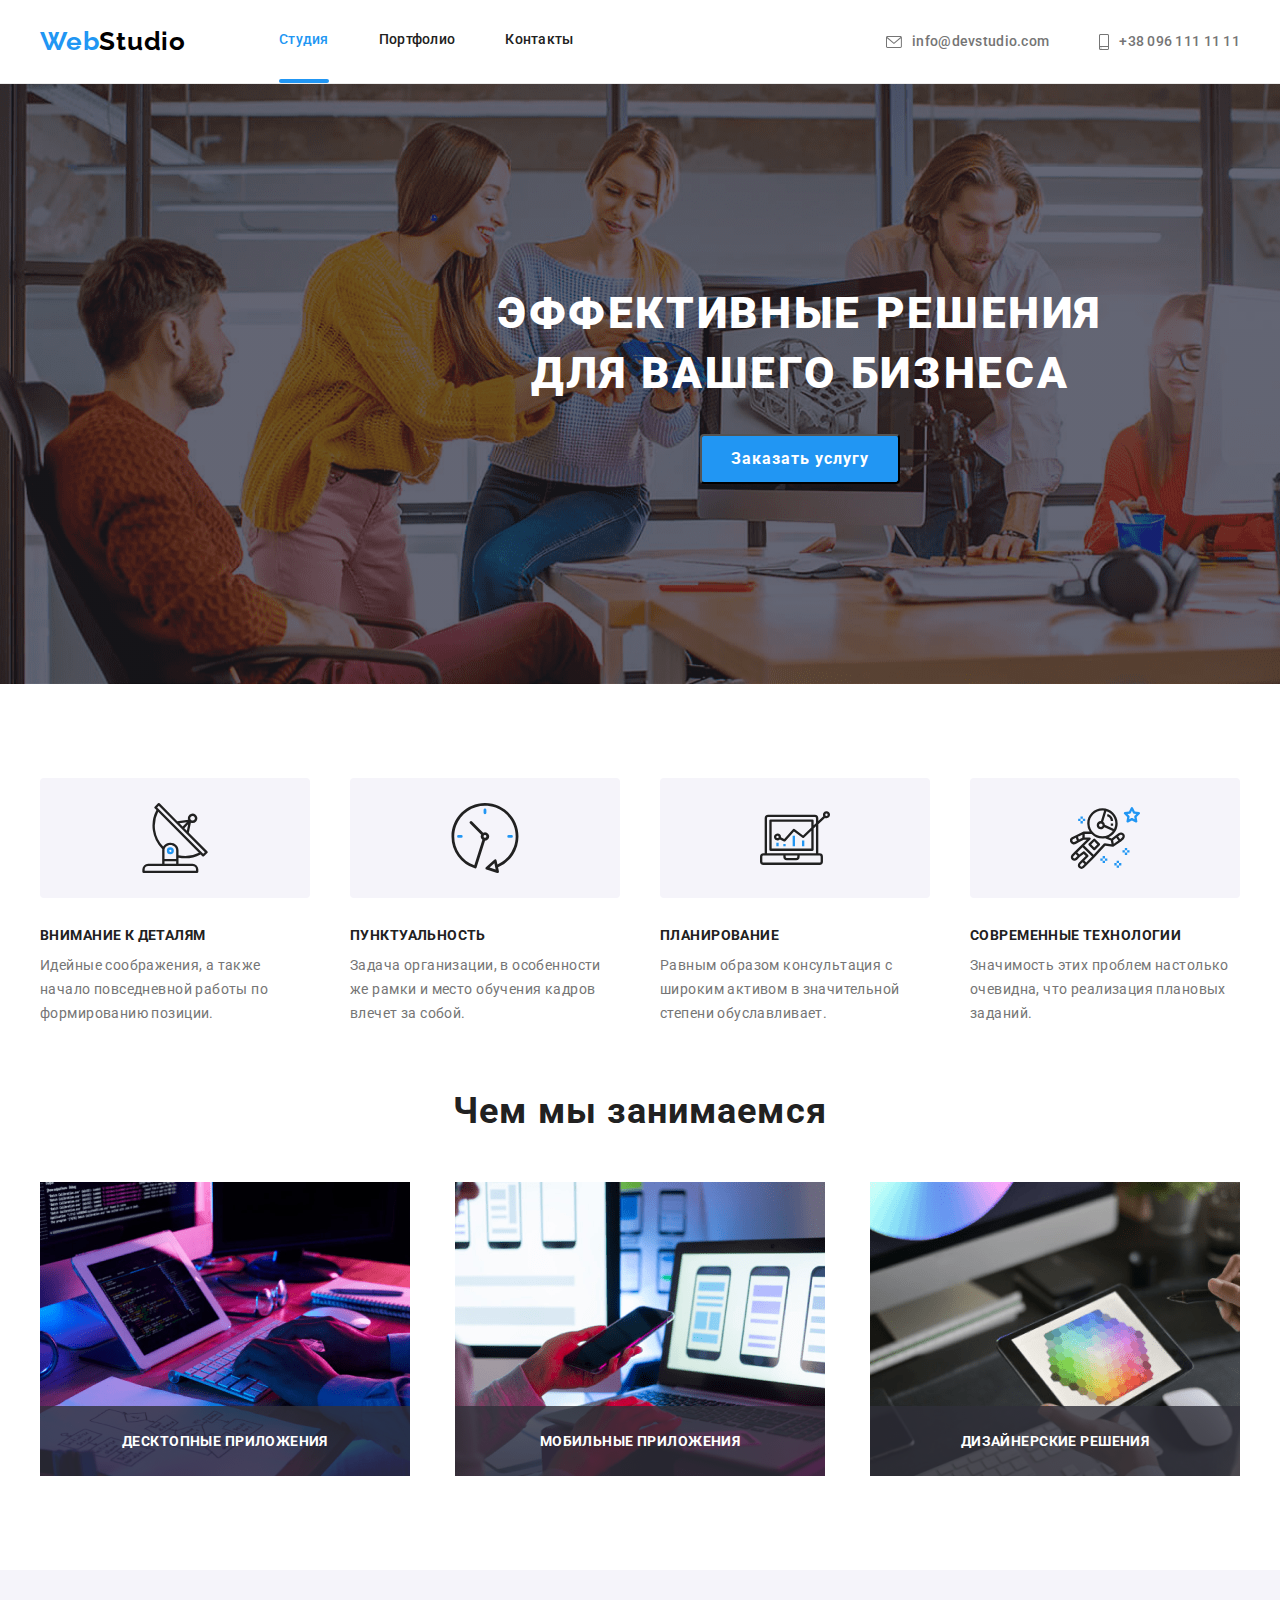
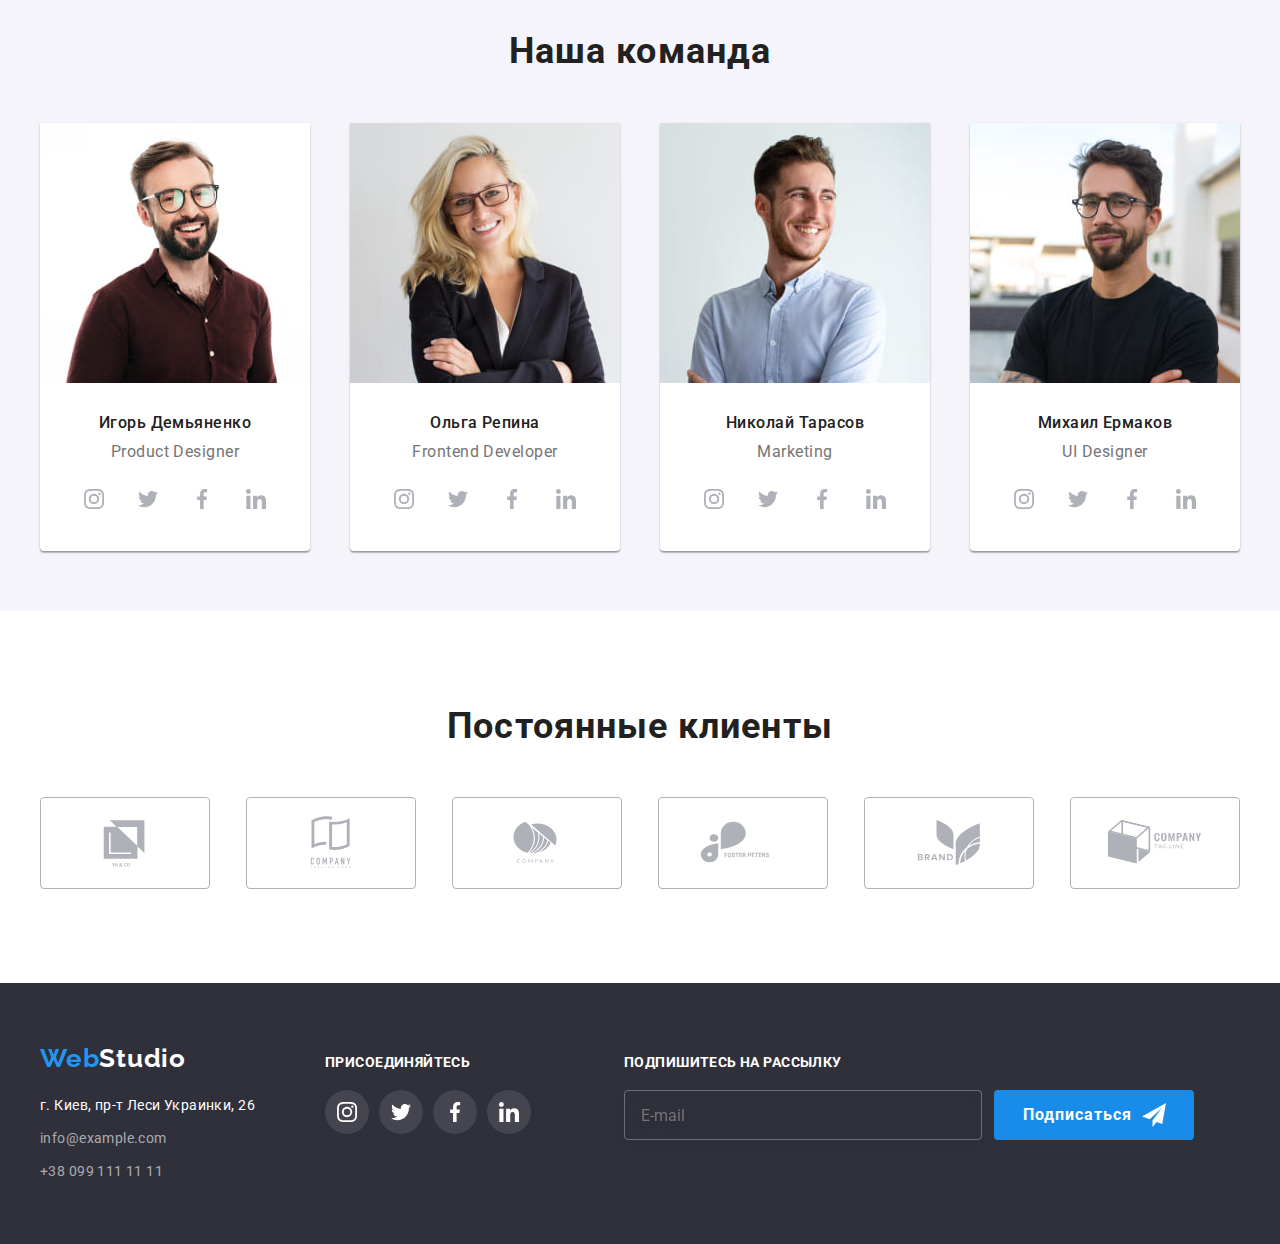
==== commit cf4b183e: "index.html updsted" ====
--- a/index.html
+++ b/index.html
@@ -1,6 +1,7 @@
 <!DOCTYPE html>
 <html lang="ru">
-  <head>
+
+<head>
     <meta charset="UTF-8" />
     <meta http-equiv="X-UA-Compatible" content="IE=edge" />
     <meta name="viewport" content="width=device-width, initial-scale=1.0" />
@@ -8,223 +9,320 @@
     <link rel="preconnect" href="https://fonts.googleapis.com" />
     <link rel="preconnect" href="https://fonts.gstatic.com" crossorigin />
     <link
-      href="https://fonts.googleapis.com/css2?family=Raleway:ital,wght@0,700;1,700&family=Roboto:wght@400;500;700;900&display=swap"
-      rel="stylesheet"
-    />
+        href="https://fonts.googleapis.com/css2?family=Raleway:ital,wght@0,700;1,700&family=Roboto:wght@400;500;700;900&display=swap"
+        rel="stylesheet" />
     <link rel="stylesheet" href="./css/modern-normalize.css" />
     <link rel="stylesheet" href="./css/main.min.css" />
-  </head>
-  <body>
+</head>
+
+<body>
     <!--заголовок-->
     <header class="main-header">
-      <div class="main-header__container container">
-        <nav class="navigation">
-          <a href="index.html" class="logo logo__top link"
-            >Web<span class="logo__half-top">Studio</span></a
-          >
-          <ul class="navigation-pages navigation__top list">
-            <li class="navigation-pages__item">
-              <a href="index.html" class="navigation-pages__link link navigation-pages__current"
-                >Студия</a
-              >
-            </li>
-            <li class="navigation-pages__item">
-              <a href="portfolio.html" class="navigation-pages__link link">Портфолио</a>
-            </li>
-            <li class="navigation-pages__item">
-              <a href="#3" class="navigation-pages__link link">Контакты</a>
-            </li>
-          </ul>
-        </nav>
-        <ul class="contacts list">
-          <li class="contacts__item">
-            <a href="mailto:info@devstudio.com" class="contacts__link mail link"
-              ><svg class="contacts__icon contacts__icon-1" width="16px" height="12px">
-                <use href="./images/icons.svg#icon-envelope"></use>
-              </svg>
-              info@devstudio.com</a
-            >
-          </li>
-          <li class="contacts__item">
-            <a href="tel:+380961111111" class="contacts__link tel link"
-              ><svg class="contacts__icon contacts__icon-2" width="10px" height="16px">
-                <use href="./images/icons.svg#icon-smartphone"></use></svg
-              >+38 096 111 11 11</a
-            >
-          </li>
-        </ul>
-        <button class="mobile-menu-btn__open" type="button" data-menu-open>
-          <svg class="mobile-menu-btn__icon" width="40" height="40">
-            <use href="./images/icons.svg#icon-burger"></use>
-          </svg>
-        </button>
-      </div>
-      <div class="mobile-menu" data-menu>
-        <div class="container mobile-menu__container">
-          <button type="button" class="mobile-menu__close-btn" data-menu-close>
-            <svg class="mobile-menu__close-icon" width="40" height="40">
-              <use href="./images/icons.svg#icon-close-black"></use>
-            </svg>
-          </button>
-        <div class="mobile-menu_wrap">
-            <ul class="mobile-menu__navigation list">
-                <li class="mobile-menu__navigation-item">
-                <a class="mobile-menu__navigation-link link current" href="./index.html">Студия</a>
-                </li>
-                <li class="mobile-menu__navigation-item">
-                <a class="mobile-menu__navigation-link link" href="./portfolio.html">Портфолио</a>
-                </li>
-                <li class="mobile-menu__navigation-item">
-                <a class="mobile-menu__navigation-link link" href="">Контакты</a>
-                </li>
-            </ul>
-            <div class="mobile-menu__bot-wrap">
-                <ul class="mobile-menu__contact-list list">
-                    <li class="mobile-menu__contact-item">
-                    <a class="mobile-menu__contact-link-tel link" href="tel:+380961111111"
-                        >+38 096 111 11 11</a
-                    >
+        <div class="main-header__container container">
+            <nav class="navigation">
+                <a href="index.html" class="logo logo__top link">Web<span class="logo__half-top">Studio</span></a>
+                <ul class="navigation-pages navigation__top list">
+                    <li class="navigation-pages__item">
+                        <a href="index.html" class="navigation-pages__link link navigation-pages__current">Студия</a>
                     </li>
-                    <li class="mobile-menu__contact-item">
-                    <a class="mobile-menu__contact-link-mail link" href="mailto:info@devstudio.com"
-                        >info@devstudio.com</a
-                    >
+                    <li class="navigation-pages__item">
+                        <a href="portfolio.html" class="navigation-pages__link link">Портфолио</a>
+                    </li>
+                    <li class="navigation-pages__item">
+                        <a href="#3" class="navigation-pages__link link">Контакты</a>
                     </li>
                 </ul>
-                <ul class="mobile-menu__socials list">
-                    <li class="mobile-menu__socials-item"><a class="mobile-menu__socials-link link" href="">Instagram</a></li>
-                    <li class="mobile-menu__socials-item"><a class="mobile-menu__socials-link link" href="">Twitter</a></li>
-                    <li class="mobile-menu__socials-item"><a class="mobile-menu__socials-link link" href="">Facebook</a></li>
-                    <li class="mobile-menu__socials-item"><a class="mobile-menu__socials-link link" href="">LinkedIn</a></li>
-                </ul>
+            </nav>
+            <ul class="contacts list">
+                <li class="contacts__item">
+                    <a href="mailto:info@devstudio.com" class="contacts__link mail link"><svg
+                            class="contacts__icon contacts__icon-1" width="16px" height="12px">
+                            <use href="./images/icons.svg#icon-envelope"></use>
+                        </svg>
+                        info@devstudio.com</a>
+                </li>
+                <li class="contacts__item">
+                    <a href="tel:+380961111111" class="contacts__link tel link"><svg
+                            class="contacts__icon contacts__icon-2" width="10px" height="16px">
+                            <use href="./images/icons.svg#icon-smartphone"></use>
+                        </svg>+38 096 111 11 11</a>
+                </li>
+            </ul>
+            <button class="mobile-menu-btn__open" type="button" data-menu-open>
+                <svg class="mobile-menu-btn__icon" width="40" height="40">
+                    <use href="./images/icons.svg#icon-burger"></use>
+                </svg>
+            </button>
+        </div>
+        <div class="mobile-menu" data-menu>
+            <div class="container mobile-menu__container">
+                <button type="button" class="mobile-menu__close-btn" data-menu-close>
+                    <svg class="mobile-menu__close-icon" width="40" height="40">
+                        <use href="./images/icons.svg#icon-close-black"></use>
+                    </svg>
+                </button>
+                <div class="mobile-menu__wrap">
+                    <ul class="mobile-menu__navigation list">
+                        <li class="mobile-menu__navigation-item">
+                            <a class="mobile-menu__navigation-link link current" href="./index.html">Студия</a>
+                        </li>
+                        <li class="mobile-menu__navigation-item">
+                            <a class="mobile-menu__navigation-link link" href="./portfolio.html">Портфолио</a>
+                        </li>
+                        <li class="mobile-menu__navigation-item">
+                            <a class="mobile-menu__navigation-link link" href="">Контакты</a>
+                        </li>
+                    </ul>
+                    <div class="mobile-menu__bot-wrap">
+                        <ul class="mobile-menu__contact-list list">
+                            <li class="mobile-menu__contact-item">
+                                <a class="mobile-menu__contact-link-tel link" href="tel:+380961111111">+38 096 111 11
+                                    11</a>
+                            </li>
+                            <li class="mobile-menu__contact-item">
+                                <a class="mobile-menu__contact-link-mail link"
+                                    href="mailto:info@devstudio.com">info@devstudio.com</a>
+                            </li>
+                        </ul>
+                        <ul class="mobile-menu__socials list">
+                            <li class="mobile-menu__socials-item"><a class="mobile-menu__socials-link link"
+                                    href="">Instagram</a></li>
+                            <li class="mobile-menu__socials-item"><a class="mobile-menu__socials-link link"
+                                    href="">Twitter</a></li>
+                            <li class="mobile-menu__socials-item"><a class="mobile-menu__socials-link link"
+                                    href="">Facebook</a></li>
+                            <li class="mobile-menu__socials-item"><a class="mobile-menu__socials-link link"
+                                    href="">LinkedIn</a></li>
+                        </ul>
+                    </div>
                 </div>
             </div>
         </div>
-      </div>
     </header>
     <!--основная часть-->
     <!-- <main> -->
     <!--герой-->
-    <!-- <section class="hero">
-            <div class="container">
-                <h1 class="hero__header">Эффективные решения для вашего бизнеса</h1>
-                <button class="hero__btn" type="button" data-modal-open>Заказать услугу</button>
-            </div>       
-        </section> -->
+    <section class="hero">
+        <div class="container">
+            <h1 class="hero__header">Эффективные решения для вашего бизнеса</h1>
+            <button class="hero__btn" type="button" data-modal-open>Заказать услугу</button>
+        </div>
+    </section>
     <!--преимущества-->
-    <!-- <section class="advantages section">
-            <div class="container">
-                <h2 class="advantages__header visually-hidden">преимушества</h2>
-                <ul class="advantages__list list">
-                    <li class="advantages__item">
-                        <div class="advantages__icons-wrap"><svg class="advantages__icon" width="70px" height="70px"><use href="./images/icons.svg#icon-antenna"></use></svg></div>
-                        <h3 class="advantages__header section-header">Внимание к деталям</h3>
-                        <p class="advantages__text section-description">Идейные соображения, а также начало повседневной работы по формированию позиции.</p>
-                    </li>
-                    <li class="advantages__item">
-                        <div class="advantages__icons-wrap"><svg class="advantages__icon" width="70px" height="70px"><use href="./images/icons.svg#icon-clock"></use></svg></div>
-                        <h3 class="advantages__header section-header">Пунктуальность</h3>
-                        <p class="advantages__text section-description">Задача организации, в особенности же рамки и место обучения кадров влечет за собой.</p>
-                    </li>
-                    <li class="advantages__item">
-                        <div class="advantages__icons-wrap"><svg class="advantages__icon" width="70px" height="70px"><use href="./images/icons.svg#icon-diagram"></use></svg></div>
-                        <h3 class="advantages__header section-header">Планирование</h3>
-                        <p class="advantages__text section-description">Равным образом консультация с широким активом в значительной степени обуславливает.</p>
-                    </li>
-                    <li class="advantages__item">
-                        <div class="advantages__icons-wrap"><svg class="advantages__icon" width="70px" height="70px"><use href="./images/icons.svg#icon-astronaut"></use></svg></div>
-                        <h3 class="advantages__header section-header">Современные технологии</h3>
-                        <p class="advantages__text section-description">Значимость этих проблем настолько очевидна, что реализация плановых заданий.</p>
-                    </li>
-                </ul>
-            </div>
-        </section> -->
+    <section class="advantages section">
+        <div class="container">
+            <h2 class="advantages__header visually-hidden">преимушества</h2>
+            <ul class="advantages__list list">
+                <li class="advantages__item">
+                    <div class="advantages__icons-wrap"><svg class="advantages__icon" width="70px" height="70px">
+                            <use href="./images/icons.svg#icon-antenna"></use>
+                        </svg></div>
+                    <h3 class="advantages__header section-header">Внимание к деталям</h3>
+                    <p class="advantages__text section-description">Идейные соображения, а также начало повседневной
+                        работы по формированию позиции.</p>
+                </li>
+                <li class="advantages__item">
+                    <div class="advantages__icons-wrap"><svg class="advantages__icon" width="70px" height="70px">
+                            <use href="./images/icons.svg#icon-clock"></use>
+                        </svg></div>
+                    <h3 class="advantages__header section-header">Пунктуальность</h3>
+                    <p class="advantages__text section-description">Задача организации, в особенности же рамки и место
+                        обучения кадров влечет за собой.</p>
+                </li>
+                <li class="advantages__item">
+                    <div class="advantages__icons-wrap"><svg class="advantages__icon" width="70px" height="70px">
+                            <use href="./images/icons.svg#icon-diagram"></use>
+                        </svg></div>
+                    <h3 class="advantages__header section-header">Планирование</h3>
+                    <p class="advantages__text section-description">Равным образом консультация с широким активом в
+                        значительной степени обуславливает.</p>
+                </li>
+                <li class="advantages__item">
+                    <div class="advantages__icons-wrap"><svg class="advantages__icon" width="70px" height="70px">
+                            <use href="./images/icons.svg#icon-astronaut"></use>
+                        </svg></div>
+                    <h3 class="advantages__header section-header">Современные технологии</h3>
+                    <p class="advantages__text section-description">Значимость этих проблем настолько очевидна, что
+                        реализация плановых заданий.</p>
+                </li>
+            </ul>
+        </div>
+    </section>
     <!--примеры работ-->
-    <!-- <section class="examples">
-            <div class="container">
-                <h2 class="examples__header section-top-header">Чем мы занимаемся</h2>
-                <ul class="examples__list list">
-                    <li class="examples__item">
-                        <img src="./images/examples/example1.jpg" alt="пример работы 1" width="370" height="294">
-                        <div class="examples__text-wrap">
-                            <h3 class="examples__text">Десктопные приложения</h3>
-                        </div>
-                    </li>
-                    <li class="examples__item"><img src="./images/examples/example2.jpg" alt="пример работы 2" width="370" height="294">
-                        <div class="examples__text-wrap">
-                            <h3 class="examples__text">Мобильные приложения</h3>
-                        </div>
-                    </li>
-                    <li class="examples__item"><img src="./images/examples/example3.jpg" alt="пример работы 3" width="370" height="294">
-                        <div class="examples__text-wrap">
-                            <h3 class="examples__text">Дизайнерские решения</h3>
-                        </div>
-                    </li>
-                </ul>
-            </div>
-        </section> -->
+    <section class="examples">
+        <div class="container">
+            <h2 class="examples__header section-top-header">Чем мы занимаемся</h2>
+            <ul class="examples__list list">
+                <li class="examples__item">
+                    <img srcset="./images/examples/example1.png 1x, ./images/examples/example1@2.png 2x"
+                        src="./images/examples/example1.png" alt="пример работы 1" width="370" height="294">
+                    <div class="examples__text-wrap">
+                        <h3 class="examples__text">Десктопные приложения</h3>
+                    </div>
+                </li>
+                <li class="examples__item"><img
+                        srcset="./images/examples/example2.png 1x, ./images/examples/example2@2.png 2x"
+                        src="./images/examples/example2.png" alt="пример работы 2" width="370" height="294">
+                    <div class="examples__text-wrap">
+                        <h3 class="examples__text">Мобильные приложения</h3>
+                    </div>
+                </li>
+                <li class="examples__item"><img
+                        srcset="./images/examples/example3.png 1x, ./images/examples/example3@2.png 2x"
+                        src="./images/examples/example3.png" alt="пример работы 3" width="370" height="294">
+                    <div class="examples__text-wrap">
+                        <h3 class="examples__text">Дизайнерские решения</h3>
+                    </div>
+                </li>
+            </ul>
+        </div>
+    </section>
     <!--команда-->
-    <!-- <section class="team section">
-            <div class="container">
-                <h2 class="team__header section-top-header">Наша команда</h2>
-                <ul class="team__list list">
-                    <li class="team__unit">
-                        <img src="./images/team/team1.jpg" alt="сотрудник 1" class="team_unit_photo" width="270" height="260">
-                        <div class="team__unit-info">
-                            <h3 class="team__unit-name section-header">Игорь Демьяненко</h3>
-                            <p class="team__unit-title section-description">Product Designer</p>
-                            <ul class="socials social__team list">
-                                <li class="socials__item"> <a class="social__link link" href=""> <svg class="social__icon" width="20px" height="20px"><use href="./images/icons.svg#icon-instagram"></use></svg><span class="visually-hidden">Instagram</span></a></li>
-                                <li class="socials__item"> <a class="social__link link" href=""> <svg class="social__icon" width="20px" height="20px"><use href="./images/icons.svg#icon-twitter"></use></svg><span class="visually-hidden">Twitter</span></a></li>
-                                <li class="socials__item"> <a class="social__link link" href=""> <svg class="social__icon" width="20px" height="20px"><use href="./images/icons.svg#icon-facebook"></use></svg><span class="visually-hidden">Facebook</span></a></li>
-                                <li class="socials__item"> <a class="social__link link" href=""> <svg class="social__icon" width="20px" height="20px"><use href="./images/icons.svg#icon-linkedin"></use></svg><span class="visually-hidden">LinkedIn</span></a></li>
-                            </ul>
-                        </div>
-                    </li>
-                    <li class="team__unit">
-                        <img src="./images/team/team2.jpg" alt="сотрудник 2" class="team_unit_photo" width="270" height="260">
-                        <div class="team__unit-info">
-                            <h3 class="team__unit-name section-header">Ольга Репина</h3>
-                            <p class="team__unit-title section-description">Frontend Developer</p>
-                            <ul class="socials social__team list">
-                                <li class="socials__item"> <a class="social__link link" href=""> <svg class="social__icon" width="20px" height="20px"><use href="./images/icons.svg#icon-instagram"></use></svg><span class="visually-hidden">Instagram</span></a></li>
-                                <li class="socials__item"> <a class="social__link link" href=""> <svg class="social__icon" width="20px" height="20px"><use href="./images/icons.svg#icon-twitter"></use></svg><span class="visually-hidden">Twitter</span></a></li>
-                                <li class="socials__item"> <a class="social__link link" href=""> <svg class="social__icon" width="20px" height="20px"><use href="./images/icons.svg#icon-facebook"></use></svg><span class="visually-hidden">Facebook</span></a></li>
-                                <li class="socials__item"> <a class="social__link link" href=""> <svg class="social__icon" width="20px" height="20px"><use href="./images/icons.svg#icon-linkedin"></use></svg><span class="visually-hidden">LinkedIn</span></a></li>
-                            </ul>
-                        </div>
-                    </li>
-                    <li class="team__unit">
-                        <img src="./images/team/team3.jpg" alt="сотрудник 3" class="team_unit_photo" width="270" height="260">
-                        <div class="team__unit-info">
-                            <h3 class="team__unit-name section-header">Николай Тарасов</h3>
-                            <p class="team__unit-title section-description">Marketing</p>
-                            <ul class="socials social__team list">
-                                <li class="socials__item"> <a class="social__link link" href=""> <svg class="social__icon" width="20px" height="20px"><use href="./images/icons.svg#icon-instagram"></use></svg><span class="visually-hidden">Instagram</span></a></li>
-                                <li class="socials__item"> <a class="social__link link" href=""> <svg class="social__icon" width="20px" height="20px"><use href="./images/icons.svg#icon-twitter"></use></svg><span class="visually-hidden">Twitter</span></a></li>
-                                <li class="socials__item"> <a class="social__link link" href=""> <svg class="social__icon" width="20px" height="20px"><use href="./images/icons.svg#icon-facebook"></use></svg><span class="visually-hidden">Facebook</span></a></li>
-                                <li class="socials__item"> <a class="social__link link" href=""> <svg class="social__icon" width="20px" height="20px"><use href="./images/icons.svg#icon-linkedin"></use></svg><span class="visually-hidden">LinkedIn</span></a></li>
-                            </ul>
-                        </div>
-                    </li>
-                    <li class="team__unit">
-                        <img src="./images/team/team4.jpg" alt="сотрудник 4" class="team_unit_photo" width="270" height="260">
-                        <div class="team__unit-info">
-                            <h3 class="team__unit-name section-header">Михаил Ермаков</h3>
-                            <p class="team__unit-title section-description">UI Designer</p>
-                            <ul class="socials social__team list">
-                                <li class="socials__item"> <a class="social__link link" href=""> <svg class="social__icon" width="20px" height="20px"><use href="./images/icons.svg#icon-instagram"></use></svg><span class="visually-hidden">Instagram</span></a></li>
-                                <li class="socials__item"> <a class="social__link link" href=""> <svg class="social__icon" width="20px" height="20px"><use href="./images/icons.svg#icon-twitter"></use></svg><span class="visually-hidden">Twitter</span></a></li>
-                                <li class="socials__item"> <a class="social__link link" href=""> <svg class="social__icon" width="20px" height="20px"><use href="./images/icons.svg#icon-facebook"></use></svg><span class="visually-hidden">Facebook</span></a></li>
-                                <li class="socials__item"> <a class="social__link link" href=""> <svg class="social__icon" width="20px" height="20px"><use href="./images/icons.svg#icon-linkedin"></use></svg><span class="visually-hidden">LinkedIn</span></a></li>
-                            </ul>
-                        </div>
-                    </li>
-                </ul>
-            </div>
-        </section>     -->
+    <section class="team">
+        <div class="container">
+            <h2 class="team__header section-top-header">Наша команда</h2>
+            <ul class="team__list list">
+                <li class="team__unit">
+                    <picture>
+                        <source srcset="./images/team/team1-desktop.jpg 1x, ./images/team/team1-desktop@2.jpg 2x"
+                            media="(min-width: 1200px)">
+                        <source srcset="./images/team/team1-tablet.jpg 1x, ./images/team/team1-tablet@2.jpg 2x"
+                            media="(min-width: 768px)">
+                        <source srcset="./images/team/team1-mobile.jpg 1x, ./images/team/team1-mobile@2.jpg 2x"
+                            media="(min-width: 480px)">
+                        <img src="./images/team/team1-mobile.jpg" alt="сотрудник 1" class="team__unit-photo" width="270"
+                            height="260">
+                    </picture>
+                    <div class="team__unit-info">
+                        <h3 class="team__unit-name section-header">Игорь Демьяненко</h3>
+                        <p class="team__unit-title section-description">Product Designer</p>
+                        <ul class="socials social__team list">
+                            <li class="socials__item"> <a class="social__link link" href=""> <svg class="social__icon"
+                                        width="20px" height="20px">
+                                        <use href="./images/icons.svg#icon-instagram"></use>
+                                    </svg><span class="visually-hidden">Instagram</span></a></li>
+                            <li class="socials__item"> <a class="social__link link" href=""> <svg class="social__icon"
+                                        width="20px" height="20px">
+                                        <use href="./images/icons.svg#icon-twitter"></use>
+                                    </svg><span class="visually-hidden">Twitter</span></a></li>
+                            <li class="socials__item"> <a class="social__link link" href=""> <svg class="social__icon"
+                                        width="20px" height="20px">
+                                        <use href="./images/icons.svg#icon-facebook"></use>
+                                    </svg><span class="visually-hidden">Facebook</span></a></li>
+                            <li class="socials__item"> <a class="social__link link" href=""> <svg class="social__icon"
+                                        width="20px" height="20px">
+                                        <use href="./images/icons.svg#icon-linkedin"></use>
+                                    </svg><span class="visually-hidden">LinkedIn</span></a></li>
+                        </ul>
+                    </div>
+                </li>
+                <li class="team__unit">
+                    <picture>
+                        <source srcset="./images/team/team2-desktop.jpg 1x, ./images/team/team2-desktop@2.jpg 2x"
+                            media="(min-width: 1200px)">
+                        <source srcset="./images/team/team2-tablet.jpg 1x, ./images/team/team2-tablet@2.jpg 2x"
+                            media="(min-width: 768px)">
+                        <source srcset="./images/team/team2-mobile.jpg 1x, ./images/team/team2-mobile@2.jpg 2x"
+                            media="(min-width: 480px)">
+                        <img src="./images/team/team2-mobile.jpg" alt="сотрудник 2" class="team__unit-photo" width="270"
+                            height="260">
+                    </picture>
+                    <div class="team__unit-info">
+                        <h3 class="team__unit-name section-header">Ольга Репина</h3>
+                        <p class="team__unit-title section-description">Frontend Developer</p>
+                        <ul class="socials social__team list">
+                            <li class="socials__item"> <a class="social__link link" href=""> <svg class="social__icon"
+                                        width="20px" height="20px">
+                                        <use href="./images/icons.svg#icon-instagram"></use>
+                                    </svg><span class="visually-hidden">Instagram</span></a></li>
+                            <li class="socials__item"> <a class="social__link link" href=""> <svg class="social__icon"
+                                        width="20px" height="20px">
+                                        <use href="./images/icons.svg#icon-twitter"></use>
+                                    </svg><span class="visually-hidden">Twitter</span></a></li>
+                            <li class="socials__item"> <a class="social__link link" href=""> <svg class="social__icon"
+                                        width="20px" height="20px">
+                                        <use href="./images/icons.svg#icon-facebook"></use>
+                                    </svg><span class="visually-hidden">Facebook</span></a></li>
+                            <li class="socials__item"> <a class="social__link link" href=""> <svg class="social__icon"
+                                        width="20px" height="20px">
+                                        <use href="./images/icons.svg#icon-linkedin"></use>
+                                    </svg><span class="visually-hidden">LinkedIn</span></a></li>
+                        </ul>
+                    </div>
+                </li>
+                <li class="team__unit">
+                    <picture>
+                        <source srcset="./images/team/team3-desktop.jpg 1x, ./images/team/team3-desktop@2.jpg 2x"
+                            media="(min-width: 1200px)">
+                        <source srcset="./images/team/team3-tablet.jpg 1x, ./images/team/team3-tablet@2.jpg 2x"
+                            media="(min-width: 768px)">
+                        <source srcset="./images/team/team3-mobile.jpg 1x, ./images/team/team3-mobile@2.jpg 2x"
+                            media="(min-width: 480px)">
+                        <img src="./images/team/team3-mobile.jpg" alt="сотрудник 3" class="team__unit-photo" width="270"
+                            height="260">
+                    </picture>
+                    <div class="team__unit-info">
+                        <h3 class="team__unit-name section-header">Николай Тарасов</h3>
+                        <p class="team__unit-title section-description">Marketing</p>
+                        <ul class="socials social__team list">
+                            <li class="socials__item"> <a class="social__link link" href=""> <svg class="social__icon"
+                                        width="20px" height="20px">
+                                        <use href="./images/icons.svg#icon-instagram"></use>
+                                    </svg><span class="visually-hidden">Instagram</span></a></li>
+                            <li class="socials__item"> <a class="social__link link" href=""> <svg class="social__icon"
+                                        width="20px" height="20px">
+                                        <use href="./images/icons.svg#icon-twitter"></use>
+                                    </svg><span class="visually-hidden">Twitter</span></a></li>
+                            <li class="socials__item"> <a class="social__link link" href=""> <svg class="social__icon"
+                                        width="20px" height="20px">
+                                        <use href="./images/icons.svg#icon-facebook"></use>
+                                    </svg><span class="visually-hidden">Facebook</span></a></li>
+                            <li class="socials__item"> <a class="social__link link" href=""> <svg class="social__icon"
+                                        width="20px" height="20px">
+                                        <use href="./images/icons.svg#icon-linkedin"></use>
+                                    </svg><span class="visually-hidden">LinkedIn</span></a></li>
+                        </ul>
+                    </div>
+                </li>
+                <li class="team__unit">
+                    <picture>
+                        <source srcset="./images/team/team4-desktop.jpg 1x, ./images/team/team4-desktop@2.jpg 2x"
+                            media="(min-width: 1200px)">
+                        <source srcset="./images/team/team4-tablet.jpg 1x, ./images/team/team4-tablet@2.jpg 2x"
+                            media="(min-width: 768px)">
+                        <source srcset="./images/team/team4-mobile.jpg 1x, ./images/team/team4-mobile@2.jpg 2x"
+                            media="(min-width: 480px)">
+                        <img src="./images/team/team4-mobile.jpg" alt="сотрудник 4" class="team__unit-photo" width="270"
+                            height="260">
+                    </picture>
+                    <div class="team__unit-info">
+                        <h3 class="team__unit-name section-header">Михаил Ермаков</h3>
+                        <p class="team__unit-title section-description">UI Designer</p>
+                        <ul class="socials social__team list">
+                            <li class="socials__item"> <a class="social__link link" href=""> <svg class="social__icon"
+                                        width="20px" height="20px">
+                                        <use href="./images/icons.svg#icon-instagram"></use>
+                                    </svg><span class="visually-hidden">Instagram</span></a></li>
+                            <li class="socials__item"> <a class="social__link link" href=""> <svg class="social__icon"
+                                        width="20px" height="20px">
+                                        <use href="./images/icons.svg#icon-twitter"></use>
+                                    </svg><span class="visually-hidden">Twitter</span></a></li>
+                            <li class="socials__item"> <a class="social__link link" href=""> <svg class="social__icon"
+                                        width="20px" height="20px">
+                                        <use href="./images/icons.svg#icon-facebook"></use>
+                                    </svg><span class="visually-hidden">Facebook</span></a></li>
+                            <li class="socials__item"> <a class="social__link link" href=""> <svg class="social__icon"
+                                        width="20px" height="20px">
+                                        <use href="./images/icons.svg#icon-linkedin"></use>
+                                    </svg><span class="visually-hidden">LinkedIn</span></a></li>
+                        </ul>
+                    </div>
+                </li>
+            </ul>
+        </div>
+    </section>
     <!-- Клиенты -->
-    <!-- <section class="clients section">
+    <section class="clients">
             <div class="container">
                 <h2 class="clients__header section-top-header">
                     Постоянные клиенты
@@ -238,11 +336,11 @@
                     <li class="clients__unit"><a href="" class="clients__link link"><svg class="clients__icon" width="106px" height="60px"><use href="./images/icons.svg#icon-Logo-6"></use></svg></a></li>
                 </ul>
             </div>
-        </section> -->
+        </section>
     <!-- </main> -->
     <!--подвал-->
-    <!-- <footer class="footer"> -->
-    <!-- <div class="container footer__container">
+    <footer class="footer">
+    <div class="container footer__container">
             <div class="footer__contacts">
                 <a href="index.html" class="logo link logo__bot">Web<span class="logo__half-bot">Studio</span></a>
                 <address class="footer__contacts-list" id="3">
@@ -269,9 +367,9 @@
                     <button class="subscribe__btn" type="submit">Подписаться<svg class="subscribe__icon" width="24px" height="24px"><use href="./images/icons.svg#icon-send"></use></svg> </button>
                 </form>
             </div>
-        </div> -->
-    <!-- </footer> -->
-    <!-- <div class="backdrop is-hidden" data-modal>
+        </div>
+    </footer>
+    <div class="backdrop is-hidden" data-modal>
         <div class="modal">
             <button type="button" class="modal__close-btn" data-modal-close>
               <svg class="modal__close-btn-icon" width="18" height="18">
@@ -314,8 +412,9 @@
                 </form>
             </div>
         </div>
-    </div> -->
-    <!-- <script src="./js/modal.js"></script> -->
+    </div>
+    <script src="./js/modal.js"></script>
     <script src="./js/mobile-menu.js"></script>
-  </body>
-</html>
+</body>
+
+</html>--- a/css/main.min.css
+++ b/css/main.min.css
@@ -1 +1 @@
-:root{--main-color: #2196F3;--secondary-color: #000;--third-color: #757575;--main-font: "roboto", sans-serif;--secondary-font: "Raleway", sans-serif}.visually-hidden{position:absolute;width:1px;height:1px;margin:-1px;border:0;padding:0;white-space:nowrap;clip-path:inset(100%);clip:rect(0 0 0 0);overflow:hidden}body{font-family:var(--main-font);color:#212121}h1,h2,h3,h4,h5,h6,p{margin-top:0;margin-bottom:0}ul,ol{margin-top:0;margin-bottom:0;padding-left:0}img{display:block}.link{text-decoration:none}.list{list-style:none}.address{font-style:normal}@media screen and (max-width: 767px){.mobile-menu-btn__open{border:0px;background-color:rgba(0,0,0,0)}.mobile-menu-btn__icon{transition:fill 250ms cubic-bezier(0.4, 0, 0.2, 1)}.mobile-menu-btn__open:hover .mobile-menu-btn__icon,.mobile-menu-btn__open:focus .mobile-menu-btn__icon{fill:var(--main-color)}}@media screen and (min-width: 768px){.mobile-menu-btn__open{display:none}}@media screen and (max-width: 767px){.mobile-menu.is-open{opacity:1;visibility:visible;pointer-events:auto}.mobile-menu{position:fixed;left:0;top:0;width:100%;height:100%;background-color:#fff;opacity:0;visibility:hidden;pointer-events:none;transition:opacity 250ms cubic-bezier(0.4, 0, 0.2, 1),visibility 250ms cubic-bezier(0.4, 0, 0.2, 1)}.mobile-menu__container{position:relative;padding-top:48px;padding-bottom:48px;padding-left:40px;height:100%}.mobile-menu__close-btn{position:absolute;top:10px;right:15px;background-color:rgba(0,0,0,0);border:none;padding:0;line-height:0}.mobile-menu__close-icon{transition:fill 250ms cubic-bezier(0.4, 0, 0.2, 1)}.mobile-menu__close-btn:hover .mobile-menu__close-icon,.mobile-menu__close-btn:focus .mobile-menu__close-icon{fill:var(--main-color)}.mobile-menu__close-icon .mobile-menu__navigation-link{font-weight:500;font-size:40px;line-height:1.15;text-align:center;letter-spacing:.02em;color:#212121}.mobile-menu__close-icon .current{color:var(--main-color)}.mobile-menu__close-icon .mobile-menu__navigation-item:not(:last-child){margin-bottom:32px}.mobile-menu__close-icon .mobile-menu_wrap{height:100%;display:flex;flex-direction:column;justify-content:space-between}.mobile-menu__close-icon .mobile-menu__contact-list{margin-bottom:64px}.mobile-menu__close-icon .mobile-menu__contact-link-tel{font-weight:500;font-size:34px;line-height:1.17;letter-spacing:.02em;color:#2196f3}.mobile-menu__close-icon .mobile-menu__contact-link-mail{font-weight:500;font-size:24px;line-height:1.16;letter-spacing:.02em;color:#757575}.mobile-menu__close-icon .mobile-menu__contact-item:not(:first-child){margin-top:32px}.mobile-menu__close-icon .mobile-menu__socials{display:flex;flex-direction:row}.mobile-menu__close-icon .mobile-menu__socials-item:not(:last-child){margin-right:10px}.mobile-menu__close-icon .mobile-menu__socials-item:not(:last-child)::after{content:"";border:1px solid rgba(33,33,33,.2);transform:rotate(90deg)}.mobile-menu__close-icon .mobile-menu__socials-link{font-weight:500;font-size:18px;line-height:1.22;letter-spacing:.02em;color:#2196f3;padding-right:10px}}@media screen and (min-width: 768px){.mobile-menu{display:none}}.container{width:100%;padding-left:15px;padding-right:15px}@media screen and (min-width: 480px){.container{width:450px;margin:0 auto}}@media screen and (min-width: 768px){.container{width:738px}}@media screen and (min-width: 1200px){.container{width:1200px}}.section-header{letter-spacing:.03em;color:#212121}.section-description{letter-spacing:.03em;color:var(--third-color)}.section-top-header{font-weight:700;font-size:36px;line-height:42px;text-align:center;letter-spacing:.03em;color:#212121}.section{padding-top:94px;padding-bottom:94px}.logo{font-family:var(--secondary-font);font-weight:700;font-size:24px;line-height:1.16;letter-spacing:.03em;color:var(--main-color)}.logo__half-top{color:var(--secondary-color)}@media screen and (max-width: 767px){.logo__top{padding-top:16px;padding-bottom:16px}}@media screen and (min-width: 768px){.logo__top{padding-top:26px;padding-bottom:26px;margin-right:88px}}@media screen and (min-width: 1200px){.logo__top{margin-right:93px}.logo{font-size:26px;line-height:1.2}}.socials{display:flex;justify-content:center}.social__team{margin-top:16px}.socials__item{display:flex}.socials__item:not(:last-child){margin-right:10px}.social__link{display:flex;height:44px;width:44px;border-radius:50%;justify-content:center;align-items:center;transition:background-color 250ms cubic-bezier(0.4, 0, 0.2, 1)}.social__link:hover,.social__link:focus{background-color:var(--main-color)}.social__link-footer{background:rgba(255,255,255,.1)}.social__icon{fill:#afb1b8;transition:fill 250ms cubic-bezier(0.4, 0, 0.2, 1)}.social__link:hover .social__icon,.social__link:focus .social__icon{fill:#fff}.social__icon-bot{fill:#fff}.modal{position:absolute;top:50%;left:50%;transform:translate(-50%, -50%);width:528px;min-height:580px;background:#fff;box-shadow:0px 1px 3px rgba(0,0,0,.12),0px 1px 1px rgba(0,0,0,.14),0px 2px 1px rgba(0,0,0,.2);border-radius:4px}.modal__close-btn{position:absolute;top:8px;right:8px;display:flex;align-items:center;justify-content:center;width:30px;height:30px;background:#fff;border:1px solid rgba(0,0,0,.1);border-radius:50%;cursor:pointer;padding:0;transition:fill 250ms cubic-bezier(0.4, 0, 0.2, 1)}.modal__close-btn:hover,.modal__close-btn:focus{fill:#2196f3}.modal__form-wrap{display:flex;flex-direction:column;padding:40px}.modal__form-toaction{font-weight:700;font-size:20px;line-height:1.15;text-align:center;letter-spacing:.03em;color:#212121;margin-bottom:12px}.modal__form-input{font-size:12px;line-height:14px;letter-spacing:.01em;color:#757575;display:block}.modal__input-wrap{position:relative;margin-bottom:10px}.modal__form-icon{position:absolute;top:50%;left:12px;transform:translateY(-50%);fill:#212121;transition:fill 250ms cubic-bezier(0.4, 0, 0.2, 1)}.modal__form-field:focus+.modal__form-icon{fill:#2196f3}.modal__form-field{width:100%;margin-top:4px;border:1px solid rgba(33,33,33,.2);border-radius:4px;height:40px;padding-left:42px;outline:none;transition:border 250ms cubic-bezier(0.4, 0, 0.2, 1)}.modal__form-field:focus{border:1px solid #2196f3}.modal__form-comment{width:100%;margin-top:4px;margin-bottom:20px;height:120px;resize:none;border:1px solid rgba(33,33,33,.2);border-radius:4px;padding:12px 16px;font-size:14px;line-height:1.15;letter-spacing:.01em;outline:none;transition:border 250ms cubic-bezier(0.4, 0, 0.2, 1)}.modal__form-comment:focus{border:1px solid #2196f3}.modal__form-checkbox-wrap{position:relative;margin-left:13px}.modal__aggreement-label{display:flex;align-items:center;font-size:14px;line-height:171%;letter-spacing:.03em;color:#757575;margin-left:25px}.modal__aggreement-label::before{left:0;position:absolute;display:block;cursor:pointer;width:16px;height:16px;content:"";background-image:url(../images/box.svg);transition:outline 250ms cubic-bezier(0.4, 0, 0.2, 1),background-image 250ms cubic-bezier(0.4, 0, 0.2, 1)}.modal__form-checkbox:checked+.modal__aggreement-label::before{background-image:url(../images/check.svg)}.modal__form-checkbox:hover+.modal__aggreement-label::before,.modal__form-checkbox:focus+.modal__aggreement-label::before{outline:2px solid #2196f3}.modal__aggreement-link{font-size:14px;line-height:1.71;letter-spacing:.03em;text-decoration-line:underline;color:#2196f3}.modal__submit-btn{display:block;margin-left:auto;margin-right:auto;margin-top:30px;padding:10px 55px;background:#188ce8;border-radius:4px;border:0px;cursor:pointer;font-weight:700;font-size:16px;line-height:188%;display:flex;align-items:center;text-align:center;letter-spacing:.06em;color:#fff;box-shadow:0px 4px 4px rgba(0,0,0,.15);transition:background 250ms cubic-bezier(0.4, 0, 0.2, 1)}.modal__submit-btn:hover,.modal__submit-btn:focus{background:#2196f3}.backdrop{position:fixed;top:0;left:0;bottom:0;right:0;background:rgba(0,0,0,.2);transition:opacity 250ms cubic-bezier(0.4, 0, 0.2, 1),visibility 250ms cubic-bezier(0.4, 0, 0.2, 1)}.backdrop.is-hidden{opacity:0;visibility:hidden;pointer-events:none}.navigation{display:flex}@media screen and (max-width: 767px){.navigation-pages{display:none}}@media screen and (min-width: 768px){.navigation-pages{display:flex}.navigation-pages__item{display:flex}.navigation-pages__item:not(:last-child){margin-right:50px}.navigation-pages__link{position:relative;font-weight:500;font-size:14px;line-height:1.14;letter-spacing:.02em;color:#212121;padding-top:32px;padding-bottom:32px;align-items:center;transition:color 250ms cubic-bezier(0.4, 0, 0.2, 1)}.navigation-pages__link:hover,.navigation-pages__link:focus{color:var(--main-color)}.navigation-pages__current{color:var(--main-color)}.navigation-pages__current::after{position:absolute;left:0;bottom:0;display:inline-block;content:"";height:4px;border-radius:2px;width:100%;background-color:var(--main-color)}}@media screen and (max-width: 767px){.contacts{display:none}}@media screen and (min-width: 768px){.contacts{display:block}.contacts__link{display:flex;font-weight:500;line-height:1.14;letter-spacing:.02em;color:var(--third-color);align-items:center;transition:color 250ms cubic-bezier(0.4, 0, 0.2, 1)}.contacts__link:hover,.contacts__link:focus{color:var(--main-color)}.contacts__icon{fill:var(--third-color);transition:fill 250ms cubic-bezier(0.4, 0, 0.2, 1)}.contacts__link:hover .contacts__icon,.contacts__link:focus .contacts__icon{fill:var(--main-color)}}@media screen and (min-width: 768px)and (max-width: 1199px){.contacts__item:not(:first-child){margin-top:10px}.contacts__link{font-size:12px}.contacts__icon{margin-right:8px}.contacts__icon-1{width:14px;height:10px}.contacts__icon-2{width:10px;height:14px}}@media screen and (min-width: 1200px){.contacts{display:flex}.contacts__item:not(:first-child){margin-left:50px}.contacts__link{font-size:14px}.contacts__icon{margin-right:10px}}.main-header{background-color:#fff;border-bottom:1px solid #ececec;margin-top:0;margin-bottom:0}.main-header__container{display:flex;justify-content:space-between;align-items:center}.hero{background:#2f303a;width:100%}@media screen and (min-width: 480px){.hero{padding-top:118px;padding-bottom:118px;width:480px;margin-left:auto;margin-right:auto}.hero-header{font-family:"Roboto";font-style:normal;font-weight:900;font-size:26px;line-height:1.62;text-align:center;letter-spacing:.06em;text-transform:uppercase;color:#fff;padding-left:60px;padding-right:60px}}@media screen and (max-width: 767px){.hero{padding-top:118px;padding-bottom:118px;width:480px}}.advantages__list{display:flex;justify-content:space-between}.advantages__item{width:270px}.advantages__header{font-weight:700;text-transform:uppercase;font-size:14px;line-height:1.14;width:270px;margin-bottom:10px}.advantages__text{font-size:14px;line-height:1.71}.advantages__icons-wrap{height:120px;align-items:center;background:#f5f4fa;border-radius:4px;display:flex;justify-content:center;margin-bottom:30px}.examples{padding-bottom:94px}.examples__list{display:flex;justify-content:space-between;margin-top:50px}.examples__item{position:relative}.examples__text-wrap{position:absolute;bottom:0;display:flex;justify-content:center;align-items:center;width:370px;height:70px;background:rgba(47,48,58,.8)}.examples__text{display:block;font-weight:700;font-size:14px;line-height:16px;text-align:center;letter-spacing:.03em;text-transform:uppercase;color:#fff}.team{background:#f5f4fa}.team__list{display:flex;justify-content:space-between;margin-top:50px}.team__unit{background-color:#fff;box-shadow:0px 1px 3px rgba(0,0,0,.12),0px 1px 1px rgba(0,0,0,.14),0px 2px 1px rgba(0,0,0,.2);border-radius:0px 0px 4px 4px}.team__unit-info{padding:30px 10px 30px 10px}.team__unit-name{font-weight:500;font-size:16px;line-height:1.19;text-align:center;margin-bottom:10px}.team__unit-title{font-size:16px;line-height:1.19;text-align:center}.clients__list{margin-top:50px;display:flex;flex-direction:row;justify-content:center}.clients__unit{display:flex}.clients__unit:not(:last-child){margin-right:30px}.clients__link{width:170px;height:92px;border:1px solid #afb1b8;border-radius:4px;display:flex;justify-content:center;align-items:center;transition:border 250ms cubic-bezier(0.4, 0, 0.2, 1)}.clients__link:hover,.clients__link:focus{border:1px solid var(--main-color)}.clients__icon{fill:#afb1b8;transition:fill 250ms cubic-bezier(0.4, 0, 0.2, 1)}.clients__link:hover .clients__icon,.clients__link:focus .clients__icon{fill:var(--main-color)}.portfolio__filter-list{display:flex;justify-content:center;margin-bottom:50px}.portfolio__filter-item:not(:last-child){margin-right:8px}.portfolio__filter-btn{font-weight:500;font-size:16px;line-height:1.62;text-align:center;letter-spacing:.03em;color:#212121;background:#f5f4fa;border-radius:4px;cursor:pointer;padding:6px 22px;border-width:0px;transition:background 250ms cubic-bezier(0.4, 0, 0.2, 1),color 250ms cubic-bezier(0.4, 0, 0.2, 1),box-shadow 250ms cubic-bezier(0.4, 0, 0.2, 1)}.portfolio__filter-btn:hover,.portfolio__filter-btn:focus{background:var(--main-color);color:#fff;box-shadow:0px 3px 1px rgba(0,0,0,.1),0px 1px 2px rgba(0,0,0,.08),0px 2px 2px rgba(0,0,0,.12)}.portfolio__examples-list{display:flex;flex-wrap:wrap;justify-content:space-between}.portfolio__example-name{font-weight:700;font-size:18px;line-height:2;letter-spacing:.06em;margin-bottom:4px}.portfolio__img{display:block}.portfolio__example-description{font-size:16px;line-height:1.87}.portfolio__example-text{padding:20px 24px;border:#eee solid 1px;border-top:none}.portfolio__example:nth-child(-n+6){margin-bottom:30px}.portfolio__link{position:relative;display:block;transition:box-shadow 250ms cubic-bezier(0.4, 0, 0.2, 1)}.portfolio__link:hover,.portfolio__link:focus{box-shadow:0px 1px 1px rgba(0,0,0,.12),0px 4px 4px rgba(0,0,0,.06),1px 4px 6px rgba(0,0,0,.16)}.portfolio__example-overlay-wrap{top:0;width:370px;height:294px;position:absolute;overflow:hidden}.portfolio__example-overlay{top:0;position:absolute;visibility:hidden;display:flex;justify-content:center;align-items:center;padding-left:24px;padding-right:24px;width:100%;height:100%;background:rgba(33,150,243,.9);transform:translate(0, 100%);transition:transform 250ms cubic-bezier(0.4, 0, 0.2, 1),visibility 250ms cubic-bezier(0.4, 0, 0.2, 1)}.portfolio__link:hover .portfolio__example-overlay,.portfolio__link:focus .portfolio__example-overlay{visibility:visible;transform:translate(0, 0)}.portfolio__example-overlay-text{font-weight:400;font-size:18px;line-height:156%;letter-spacing:.03em;color:#fff}.footer{background:#2f303a;padding-top:60px;padding-bottom:60px;display:flex;justify-content:left}.footer__container{display:flex;align-items:baseline}.footer__contacts{margin-right:70px}.contacts-bot__link{font-size:14px;line-height:1.71;letter-spacing:.03em;color:rgba(255,255,255,.6);transition:color 250ms cubic-bezier(0.4, 0, 0.2, 1)}.contacts-bot__link:hover,.contacts-bot__link:focus{color:var(--main-color)}.contacts-bot__item{display:flex;flex-direction:column}.contacts-bot__item:not(:last-child){margin-bottom:9px}.contacts-bot__map{color:#fff}.footer__socials-header{font-weight:700;font-size:14px;line-height:16px;letter-spacing:.03em;text-transform:uppercase;color:#fff;margin-bottom:20px}.footer__subscribe{margin-left:93px}.subscribe{display:flex;align-items:center}.subscribe__input{width:358px;height:50px;border:1px solid rgba(255,255,255,.3);filter:drop-shadow(0px 4px 4px rgba(0, 0, 0, 0.15));border-radius:4px;margin:0;background:rgba(0,0,0,0);padding:15px 16px;color:#fff}.subscribe__btn{display:flex;align-items:center;margin-left:12px;width:200px;height:50px;background:#188ce8;border-radius:4px;border:0px;font-weight:700;font-size:16px;line-height:188%;letter-spacing:.06em;color:#fff;padding-left:29px;cursor:pointer;transition:background 250ms cubic-bezier(0.4, 0, 0.2, 1),box-shadow 250ms cubic-bezier(0.4, 0, 0.2, 1)}.subscribe__btn:hover,.subscribe__btn:focus{background:#2196f3;box-shadow:0px 4px 4px rgba(0,0,0,.15)}.subscribe__icon{fill:#fff;margin-left:10px}/*# sourceMappingURL=main.min.css.map */+:root{--main-color: #2196F3;--secondary-color: #000;--third-color: #757575;--main-font: "roboto", sans-serif;--secondary-font: "Raleway", sans-serif}.visually-hidden{position:absolute;width:1px;height:1px;margin:-1px;border:0;padding:0;white-space:nowrap;clip-path:inset(100%);clip:rect(0 0 0 0);overflow:hidden}body{font-family:var(--main-font);color:#212121}h1,h2,h3,h4,h5,h6,p{margin-top:0;margin-bottom:0}ul,ol{margin-top:0;margin-bottom:0;padding-left:0}img{display:block}.link{text-decoration:none}.list{list-style:none}.address{font-style:normal}@media screen and (max-width: 767px){.mobile-menu-btn__open{border:0px;background-color:rgba(0,0,0,0)}.mobile-menu-btn__icon{transition:fill 250ms cubic-bezier(0.4, 0, 0.2, 1)}.mobile-menu-btn__open:hover .mobile-menu-btn__icon,.mobile-menu-btn__open:focus .mobile-menu-btn__icon{fill:var(--main-color)}}@media screen and (min-width: 768px){.mobile-menu-btn__open{display:none}}@media screen and (max-width: 767px){.mobile-menu{position:fixed;left:0;top:0;width:100%;height:100%;background-color:#fff;opacity:0;visibility:hidden;pointer-events:none;transition:opacity 250ms cubic-bezier(0.4, 0, 0.2, 1),visibility 250ms cubic-bezier(0.4, 0, 0.2, 1)}.mobile-menu.is-open{opacity:1;visibility:visible;pointer-events:auto}.mobile-menu__container{position:relative;padding-top:48px;padding-bottom:48px;padding-left:40px;height:100%}.mobile-menu__close-btn{position:absolute;top:10px;right:15px;background-color:rgba(0,0,0,0);border:none;padding:0;line-height:0}.mobile-menu__close-icon{transition:fill 250ms cubic-bezier(0.4, 0, 0.2, 1)}.mobile-menu__close-btn:hover .mobile-menu__close-icon,.mobile-menu__close-btn:focus .mobile-menu__close-icon{fill:var(--main-color)}.mobile-menu__wrap{height:100%;display:flex;flex-direction:column;justify-content:space-between}.mobile-menu__navigation-link{font-weight:500;font-size:40px;line-height:1.15;text-align:center;letter-spacing:.02em;color:#212121}.current{color:var(--main-color)}.mobile-menu__navigation-item:not(:last-child){margin-bottom:32px}.mobile-menu__contact-list{margin-bottom:64px}.mobile-menu__contact-link-tel{font-weight:500;font-size:34px;line-height:1.17;letter-spacing:.02em;color:#2196f3}.mobile-menu__contact-link-mail{font-weight:500;font-size:24px;line-height:1.16;letter-spacing:.02em;color:#757575}.mobile-menu__contact-item:not(:first-child){margin-top:32px}.mobile-menu__socials{display:flex;flex-direction:row}.mobile-menu__socials-item:not(:last-child){margin-right:10px}.mobile-menu__socials-item:not(:last-child)::after{content:"";border:1px solid rgba(33,33,33,.2);transform:rotate(90deg)}.mobile-menu__socials-link{font-weight:500;font-size:18px;line-height:1.22;letter-spacing:.02em;color:#2196f3;padding-right:10px}}@media screen and (max-width: 479px){.mobile-menu__socials-link{font-size:14px}.mobile-menu__contact-link-tel{font-size:28px}}@media screen and (min-width: 768px){.mobile-menu{display:none}}.container{width:100%;padding-left:15px;padding-right:15px}@media screen and (min-width: 480px){.container{width:450px;margin:0 auto;padding-left:0;padding-right:0}}@media screen and (min-width: 768px){.container{width:738px}}@media screen and (min-width: 1200px){.container{width:1200px}}.section{padding-top:60px;padding-bottom:60px}.section-top-header{font-weight:700;font-size:28px;line-height:1.18;text-align:center;letter-spacing:.03em;color:#212121}@media screen and (min-width: 1200px){.section{padding-top:94px;padding-bottom:94px}.section-top-header{font-size:36px}}.section-header{letter-spacing:.03em;color:#212121}.section-description{letter-spacing:.03em;color:var(--third-color)}.logo{font-family:var(--secondary-font);font-weight:700;font-size:24px;line-height:1.16;letter-spacing:.03em;color:var(--main-color)}.logo__half-top{color:var(--secondary-color)}@media screen and (max-width: 767px){.logo__top{padding-top:16px;padding-bottom:16px}}@media screen and (min-width: 768px){.logo__top{padding-top:26px;padding-bottom:26px;margin-right:88px}}@media screen and (min-width: 1200px){.logo__top{margin-right:93px}.logo{font-size:26px;line-height:1.2}}.logo__bot{display:block;margin-bottom:20px}.logo__half-bot{color:#fff}.socials{display:flex;justify-content:center}.social__team{margin-top:16px}.socials__item{display:flex}.socials__item:not(:last-child){margin-right:10px}.social__link{display:flex;height:44px;width:44px;border-radius:50%;justify-content:center;align-items:center;transition:background-color 250ms cubic-bezier(0.4, 0, 0.2, 1)}.social__link:hover,.social__link:focus{background-color:var(--main-color)}.social__link-footer{background:rgba(255,255,255,.1)}.social__icon{fill:#afb1b8;transition:fill 250ms cubic-bezier(0.4, 0, 0.2, 1)}.social__link:hover .social__icon,.social__link:focus .social__icon{fill:#fff}.social__icon-bot{fill:#fff}.modal{position:absolute;top:50%;left:50%;transform:translate(-50%, -50%);width:528px;min-height:580px;background:#fff;box-shadow:0px 1px 3px rgba(0,0,0,.12),0px 1px 1px rgba(0,0,0,.14),0px 2px 1px rgba(0,0,0,.2);border-radius:4px}.modal__close-btn{position:absolute;top:8px;right:8px;display:flex;align-items:center;justify-content:center;width:30px;height:30px;background:#fff;border:1px solid rgba(0,0,0,.1);border-radius:50%;cursor:pointer;padding:0;transition:fill 250ms cubic-bezier(0.4, 0, 0.2, 1)}.modal__close-btn:hover,.modal__close-btn:focus{fill:#2196f3}.modal__form-wrap{display:flex;flex-direction:column;padding:40px}.modal__form-toaction{font-weight:700;font-size:20px;line-height:1.15;text-align:center;letter-spacing:.03em;color:#212121;margin-bottom:12px}.modal__form-input{font-size:12px;line-height:14px;letter-spacing:.01em;color:#757575;display:block}.modal__input-wrap{position:relative;margin-bottom:10px}.modal__form-icon{position:absolute;top:50%;left:12px;transform:translateY(-50%);fill:#212121;transition:fill 250ms cubic-bezier(0.4, 0, 0.2, 1)}.modal__form-field:focus+.modal__form-icon{fill:#2196f3}.modal__form-field{width:100%;margin-top:4px;border:1px solid rgba(33,33,33,.2);border-radius:4px;height:40px;padding-left:42px;outline:none;transition:border 250ms cubic-bezier(0.4, 0, 0.2, 1)}.modal__form-field:focus{border:1px solid #2196f3}.modal__form-comment{width:100%;margin-top:4px;margin-bottom:20px;height:120px;resize:none;border:1px solid rgba(33,33,33,.2);border-radius:4px;padding:12px 16px;font-size:14px;line-height:1.15;letter-spacing:.01em;outline:none;transition:border 250ms cubic-bezier(0.4, 0, 0.2, 1)}.modal__form-comment:focus{border:1px solid #2196f3}.modal__form-checkbox-wrap{position:relative;margin-left:13px}.modal__aggreement-label{display:flex;align-items:center;font-size:14px;line-height:171%;letter-spacing:.03em;color:#757575;margin-left:25px}.modal__aggreement-label::before{left:0;position:absolute;display:block;cursor:pointer;width:16px;height:16px;content:"";background-image:url(../images/box.svg);transition:outline 250ms cubic-bezier(0.4, 0, 0.2, 1),background-image 250ms cubic-bezier(0.4, 0, 0.2, 1)}.modal__form-checkbox:checked+.modal__aggreement-label::before{background-image:url(../images/check.svg)}.modal__form-checkbox:hover+.modal__aggreement-label::before,.modal__form-checkbox:focus+.modal__aggreement-label::before{outline:2px solid #2196f3}.modal__aggreement-link{font-size:14px;line-height:1.71;letter-spacing:.03em;text-decoration-line:underline;color:#2196f3}.modal__submit-btn{display:block;margin-left:auto;margin-right:auto;margin-top:30px;padding:10px 55px;background:#188ce8;border-radius:4px;border:0px;cursor:pointer;font-weight:700;font-size:16px;line-height:188%;display:flex;align-items:center;text-align:center;letter-spacing:.06em;color:#fff;box-shadow:0px 4px 4px rgba(0,0,0,.15);transition:background 250ms cubic-bezier(0.4, 0, 0.2, 1)}.modal__submit-btn:hover,.modal__submit-btn:focus{background:#2196f3}.backdrop{position:fixed;top:0;left:0;bottom:0;right:0;background:rgba(0,0,0,.2);transition:opacity 250ms cubic-bezier(0.4, 0, 0.2, 1),visibility 250ms cubic-bezier(0.4, 0, 0.2, 1)}.backdrop.is-hidden{opacity:0;visibility:hidden;pointer-events:none}.navigation{display:flex}@media screen and (max-width: 767px){.navigation-pages{display:none}}@media screen and (min-width: 768px){.navigation-pages{display:flex}.navigation-pages__item{display:flex}.navigation-pages__item:not(:last-child){margin-right:50px}.navigation-pages__link{position:relative;font-weight:500;font-size:14px;line-height:1.14;letter-spacing:.02em;color:#212121;padding-top:32px;padding-bottom:32px;align-items:center;transition:color 250ms cubic-bezier(0.4, 0, 0.2, 1)}.navigation-pages__link:hover,.navigation-pages__link:focus{color:var(--main-color)}.navigation-pages__current{color:var(--main-color)}.navigation-pages__current::after{position:absolute;left:0;bottom:0;display:inline-block;content:"";height:4px;border-radius:2px;width:100%;background-color:var(--main-color)}}@media screen and (max-width: 767px){.contacts{display:none}}@media screen and (min-width: 768px){.contacts{display:block}.contacts__link{display:flex;font-weight:500;line-height:1.14;letter-spacing:.02em;color:var(--third-color);align-items:center;transition:color 250ms cubic-bezier(0.4, 0, 0.2, 1)}.contacts__link:hover,.contacts__link:focus{color:var(--main-color)}.contacts__icon{fill:var(--third-color);transition:fill 250ms cubic-bezier(0.4, 0, 0.2, 1)}.contacts__link:hover .contacts__icon,.contacts__link:focus .contacts__icon{fill:var(--main-color)}}@media screen and (min-width: 768px)and (max-width: 1199px){.contacts__item:not(:first-child){margin-top:10px}.contacts__link{font-size:12px}.contacts__icon{margin-right:8px}.contacts__icon-1{width:14px;height:10px}.contacts__icon-2{width:10px;height:14px}}@media screen and (min-width: 1200px){.contacts{display:flex}.contacts__item:not(:first-child){margin-left:50px}.contacts__link{font-size:14px}.contacts__icon{margin-right:10px}}.main-header{background-color:#fff;border-bottom:1px solid #ececec;margin-top:0;margin-bottom:0}.main-header__container{display:flex;justify-content:space-between;align-items:center}.hero{background:#2f303a;background-color:#c4c4c4;background-image:linear-gradient(rgba(47, 48, 58, 0.4), rgba(47, 48, 58, 0.4)),url(../../images/hero/hero-background-mobile.png);width:100%;background-repeat:no-repeat;background-position:center;justify-content:center;margin-left:auto;margin-right:auto;padding-top:118px;padding-bottom:118px}.hero__header{font-weight:900;font-size:26px;line-height:1.62;text-align:center;letter-spacing:.06em;text-transform:uppercase;color:#fff;margin-left:auto;margin-right:auto}.hero__btn{font-weight:700;font-size:16px;line-height:30px;display:flex;text-align:center;letter-spacing:.06em;color:#fff;width:200px;height:50px;background:var(--main-color);border-radius:4px;cursor:pointer;margin-left:auto;margin-right:auto;margin-top:30px;justify-content:center;align-items:center;transition:background 250ms cubic-bezier(0.4, 0, 0.2, 1),box-shadow 250ms cubic-bezier(0.4, 0, 0.2, 1)}.hero__btn:hover,.hero__btn:focus{background:#188ce8;box-shadow:0px 4px 4px rgba(0,0,0,.15)}@media screen and (max-width: 479px){.hero__header{font-size:20px}}@media screen and (min-width: 480px)and (max-width: 767px)and (min-resolution: 1dppx){.hero{background-image:linear-gradient(rgba(47, 48, 58, 0.4), rgba(47, 48, 58, 0.4)),url(../../images/hero/hero-background-mobile.png);background-size:480px;width:480px}.hero__header{width:360px}}@media screen and (min-width: 480px)and (max-width: 767px)and (min-resolution: 2dppx){.hero{background-image:linear-gradient(rgba(47, 48, 58, 0.4), rgba(47, 48, 58, 0.4)),url(../../images/hero/hero-background-mobile@2.png);background-size:480px;width:480px}.hero__header{width:360px}}@media screen and (min-width: 768px)and (max-width: 1199px)and (min-resolution: 1dppx){.hero{background-image:linear-gradient(rgba(47, 48, 58, 0.4), rgba(47, 48, 58, 0.4)),url(../../images/hero/hero-background-tablet.png);background-size:768px;width:768px}.hero__header{width:360px}}@media screen and (min-width: 768px)and (max-width: 1199px)and (min-resolution: 2dppx){.hero{background-image:linear-gradient(rgba(47, 48, 58, 0.4), rgba(47, 48, 58, 0.4)),url(../../images/hero/hero-background-tablet@2.png);background-size:768px;width:768px}.hero__header{width:360px}}@media screen and (min-width: 1200px)and (min-resolution: 1dppx){.hero{background-image:linear-gradient(rgba(47, 48, 58, 0.4), rgba(47, 48, 58, 0.4)),url(../../images/hero/hero-background-desktop.png);background-size:1600px;width:1600px;padding-top:200px;padding-bottom:200px}.hero__header{width:696px;font-size:44px;line-height:1.36;letter-spacing:.06em}}@media screen and (min-width: 1200px)and (min-resolution: 2dppx){.hero{background-image:linear-gradient(rgba(47, 48, 58, 0.4), rgba(47, 48, 58, 0.4)),url(../../images/hero/hero-background-desktop@2.png);background-size:1600px;width:1600px;padding-top:200px;padding-bottom:200px}.hero__header{width:696px;font-size:44px;line-height:1.36;letter-spacing:.06em}}.advantages__item{width:100%}.advantages__header{font-weight:700;text-transform:uppercase;font-size:14px;line-height:1.14;width:270px;margin-bottom:10px}.advantages__icons-wrap{height:120px;align-items:center;background:#f5f4fa;border-radius:4px;display:flex;justify-content:center;margin-bottom:30px}.advantages__text{font-size:14px;line-height:1.71}@media screen and (max-width: 767px){.advantages__header{text-align:center;margin-left:auto;margin-right:auto}.advantages__item{margin-bottom:30px}}@media screen and (min-width: 768px)and (max-width: 1199px){.advantages__item{margin-bottom:30px;width:354px}.advantages__list{display:flex;justify-content:space-between;flex-wrap:wrap}}@media screen and (min-width: 1200px){.advantages__list{display:flex;justify-content:space-between}.advantages__item{width:270px}}@media screen and (min-width: 1200px){.examples{padding-bottom:94px}.examples__list{display:flex;justify-content:space-between;margin-top:50px}.examples__item{position:relative}.examples__text-wrap{position:absolute;bottom:0;display:flex;justify-content:center;align-items:center;width:370px;height:70px;background:rgba(47,48,58,.8)}.examples__text{display:block;font-weight:700;font-size:14px;line-height:16px;text-align:center;letter-spacing:.03em;text-transform:uppercase;color:#fff}}@media screen and (max-width: 1199px){.examples{display:none}}.team{background:#f5f4fa;padding-top:60px;padding-bottom:30px}@media screen and (min-width: 1200px){.section{padding-top:94px;padding-bottom:64px}}.team__unit-photo{width:100%;height:100%}.team__list{display:flex;justify-content:space-between;margin-top:50px;flex-wrap:wrap}@media screen and (min-width: 480px)and (max-width: 767px){.team__unit-photo{width:450px;height:460px}}@media screen and (min-width: 768px)and (max-width: 1199px){.team__unit-photo{width:354px;height:374px}}@media screen and (min-width: 1200px){.team__unit-photo{width:270px;height:260px}}.team__unit{background-color:#fff;box-shadow:0px 1px 3px rgba(0,0,0,.12),0px 1px 1px rgba(0,0,0,.14),0px 2px 1px rgba(0,0,0,.2);border-radius:0px 0px 4px 4px;margin-bottom:30px}.team__unit-info{padding:30px 10px 30px 10px}.team__unit-name{font-weight:500;font-size:16px;line-height:1.19;text-align:center;margin-bottom:10px}.team__unit-title{font-size:16px;line-height:1.19;text-align:center}.clients{padding-top:60px;padding-bottom:30px}@media screen and (min-width: 1200px){.clients{padding-top:94px;padding-bottom:64px}}.clients__list{margin-top:50px;display:flex;flex-direction:row;flex-wrap:wrap;justify-content:space-between;align-content:space-between}.clients__link{height:92px;border:1px solid #afb1b8;border-radius:4px;display:flex;justify-content:center;align-items:center;transition:border 250ms cubic-bezier(0.4, 0, 0.2, 1)}.clients__link:hover,.clients__link:focus{border:1px solid var(--main-color)}.clients__unit{margin-bottom:30px}@media screen and (max-width: 767px){.clients__link{width:210px}}@media screen and (min-width: 768px)and (max-width: 1199px){.clients__link{width:226px}}@media screen and (min-width: 1200px){.clients__link{width:170px}}.clients__icon{fill:#afb1b8;transition:fill 250ms cubic-bezier(0.4, 0, 0.2, 1)}.clients__link:hover .clients__icon,.clients__link:focus .clients__icon{fill:var(--main-color)}.portfolio__filter-list{display:flex;justify-content:center;margin-bottom:50px}.portfolio__filter-item:not(:last-child){margin-right:8px}.portfolio__filter-btn{font-weight:500;font-size:16px;line-height:1.62;text-align:center;letter-spacing:.03em;color:#212121;background:#f5f4fa;border-radius:4px;cursor:pointer;padding:6px 22px;border-width:0px;transition:background 250ms cubic-bezier(0.4, 0, 0.2, 1),color 250ms cubic-bezier(0.4, 0, 0.2, 1),box-shadow 250ms cubic-bezier(0.4, 0, 0.2, 1)}.portfolio__filter-btn:hover,.portfolio__filter-btn:focus{background:var(--main-color);color:#fff;box-shadow:0px 3px 1px rgba(0,0,0,.1),0px 1px 2px rgba(0,0,0,.08),0px 2px 2px rgba(0,0,0,.12)}.portfolio__examples-list{display:flex;flex-wrap:wrap;justify-content:space-between}.portfolio__example-name{font-weight:700;font-size:18px;line-height:2;letter-spacing:.06em;margin-bottom:4px}.portfolio__img{display:block}.portfolio__example-description{font-size:16px;line-height:1.87}.portfolio__example-text{padding:20px 24px;border:#eee solid 1px;border-top:none}.portfolio__example:nth-child(-n+6){margin-bottom:30px}.portfolio__link{position:relative;display:block;transition:box-shadow 250ms cubic-bezier(0.4, 0, 0.2, 1)}.portfolio__link:hover,.portfolio__link:focus{box-shadow:0px 1px 1px rgba(0,0,0,.12),0px 4px 4px rgba(0,0,0,.06),1px 4px 6px rgba(0,0,0,.16)}.portfolio__example-overlay-wrap{top:0;width:370px;height:294px;position:absolute;overflow:hidden}.portfolio__example-overlay{top:0;position:absolute;visibility:hidden;display:flex;justify-content:center;align-items:center;padding-left:24px;padding-right:24px;width:100%;height:100%;background:rgba(33,150,243,.9);transform:translate(0, 100%);transition:transform 250ms cubic-bezier(0.4, 0, 0.2, 1),visibility 250ms cubic-bezier(0.4, 0, 0.2, 1)}.portfolio__link:hover .portfolio__example-overlay,.portfolio__link:focus .portfolio__example-overlay{visibility:visible;transform:translate(0, 0)}.portfolio__example-overlay-text{font-weight:400;font-size:18px;line-height:156%;letter-spacing:.03em;color:#fff}.footer{background:#2f303a;padding-top:60px;padding-bottom:60px}@media screen and (max-width: 767px){.footer{justify-content:center}}@media screen and (min-width: 1200px){.footer{display:flex;justify-content:left}.footer__container{display:flex;align-items:baseline}.footer__contacts{margin-right:70px}.contacts-bot__link{font-size:14px;line-height:1.71;letter-spacing:.03em;color:rgba(255,255,255,.6);transition:color 250ms cubic-bezier(0.4, 0, 0.2, 1)}.contacts-bot__link:hover,.contacts-bot__link:focus{color:var(--main-color)}.contacts-bot__item{display:flex;flex-direction:column}.contacts-bot__item:not(:last-child){margin-bottom:9px}.contacts-bot__map{color:#fff}.footer__socials-header{font-weight:700;font-size:14px;line-height:16px;letter-spacing:.03em;text-transform:uppercase;color:#fff;margin-bottom:20px}.footer__subscribe{margin-left:93px}.subscribe{display:flex;align-items:center}.subscribe__input{width:358px;height:50px;border:1px solid rgba(255,255,255,.3);filter:drop-shadow(0px 4px 4px rgba(0, 0, 0, 0.15));border-radius:4px;margin:0;background:rgba(0,0,0,0);padding:15px 16px;color:#fff}.subscribe__btn{display:flex;align-items:center;margin-left:12px;width:200px;height:50px;background:#188ce8;border-radius:4px;border:0px;font-weight:700;font-size:16px;line-height:188%;letter-spacing:.06em;color:#fff;padding-left:29px;cursor:pointer;transition:background 250ms cubic-bezier(0.4, 0, 0.2, 1),box-shadow 250ms cubic-bezier(0.4, 0, 0.2, 1)}.subscribe__btn:hover,.subscribe__btn:focus{background:#2196f3;box-shadow:0px 4px 4px rgba(0,0,0,.15)}.subscribe__icon{fill:#fff;margin-left:10px}}/*# sourceMappingURL=main.min.css.map */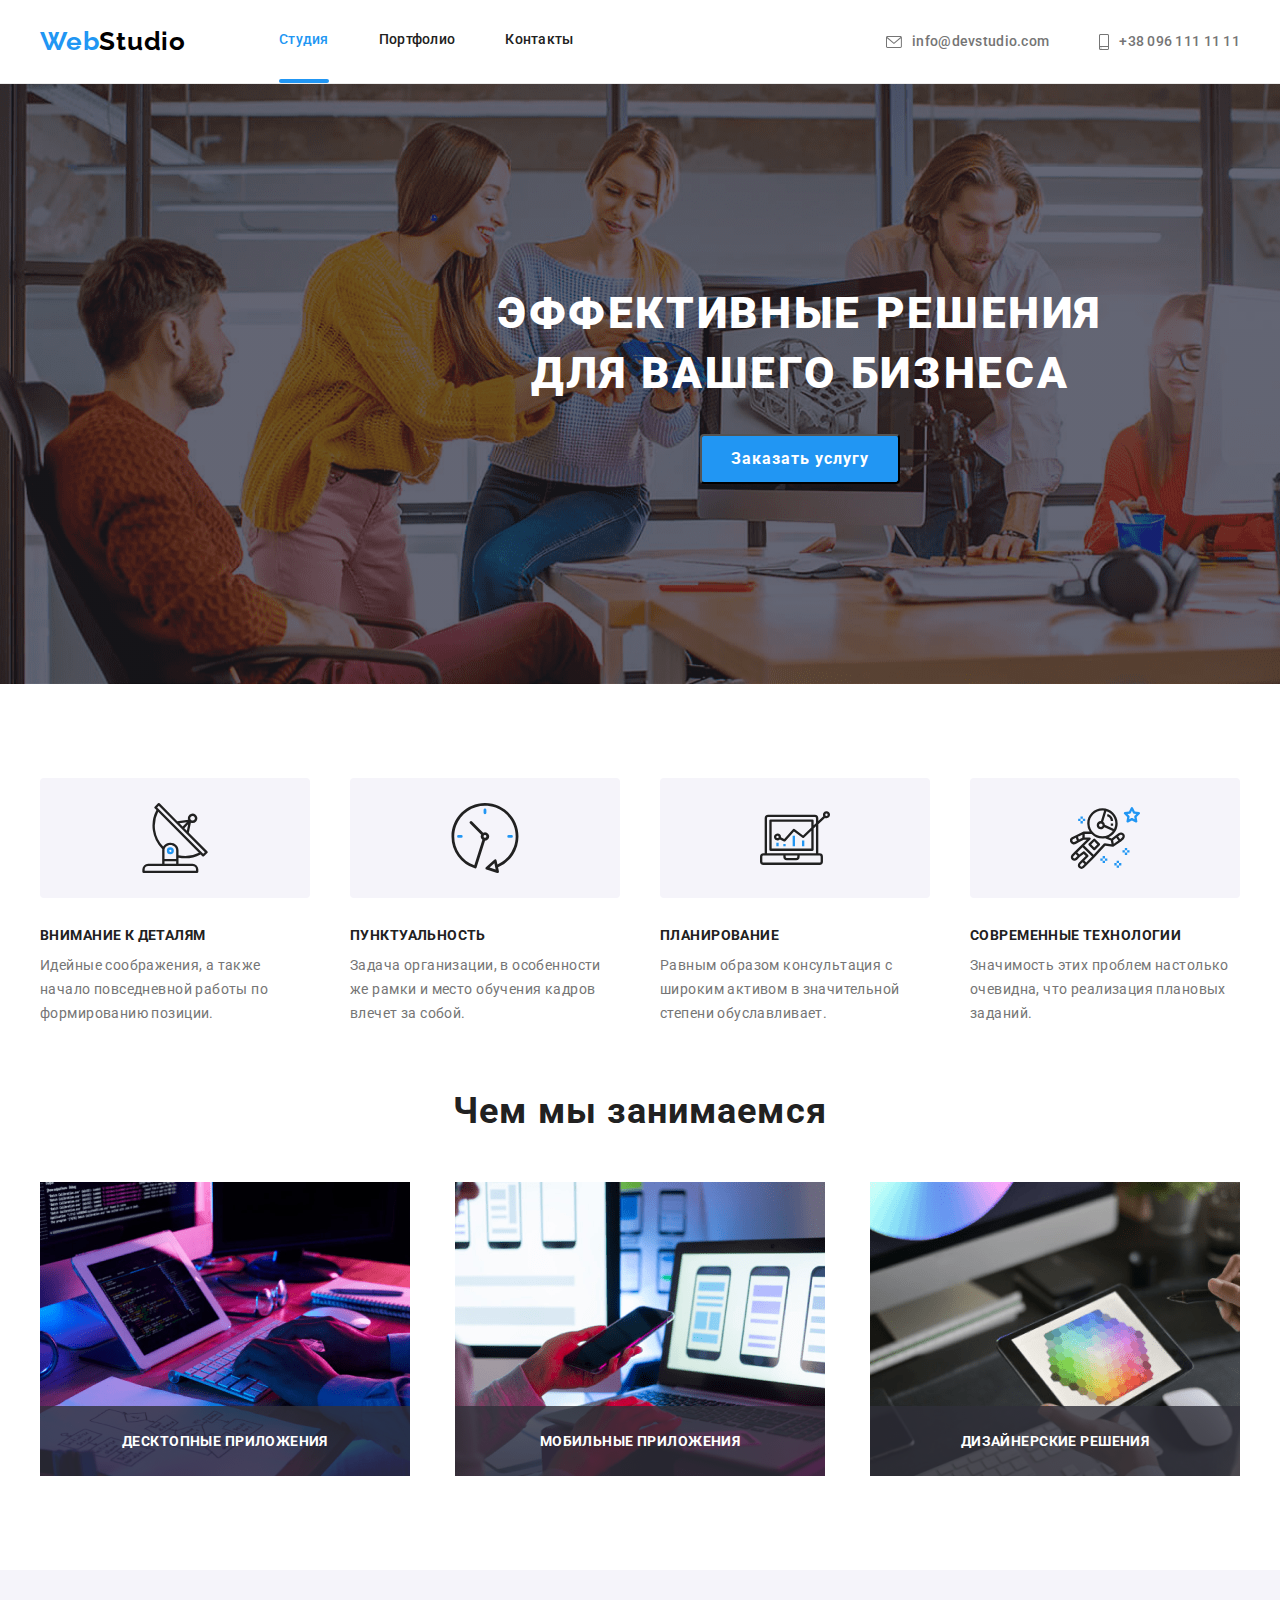
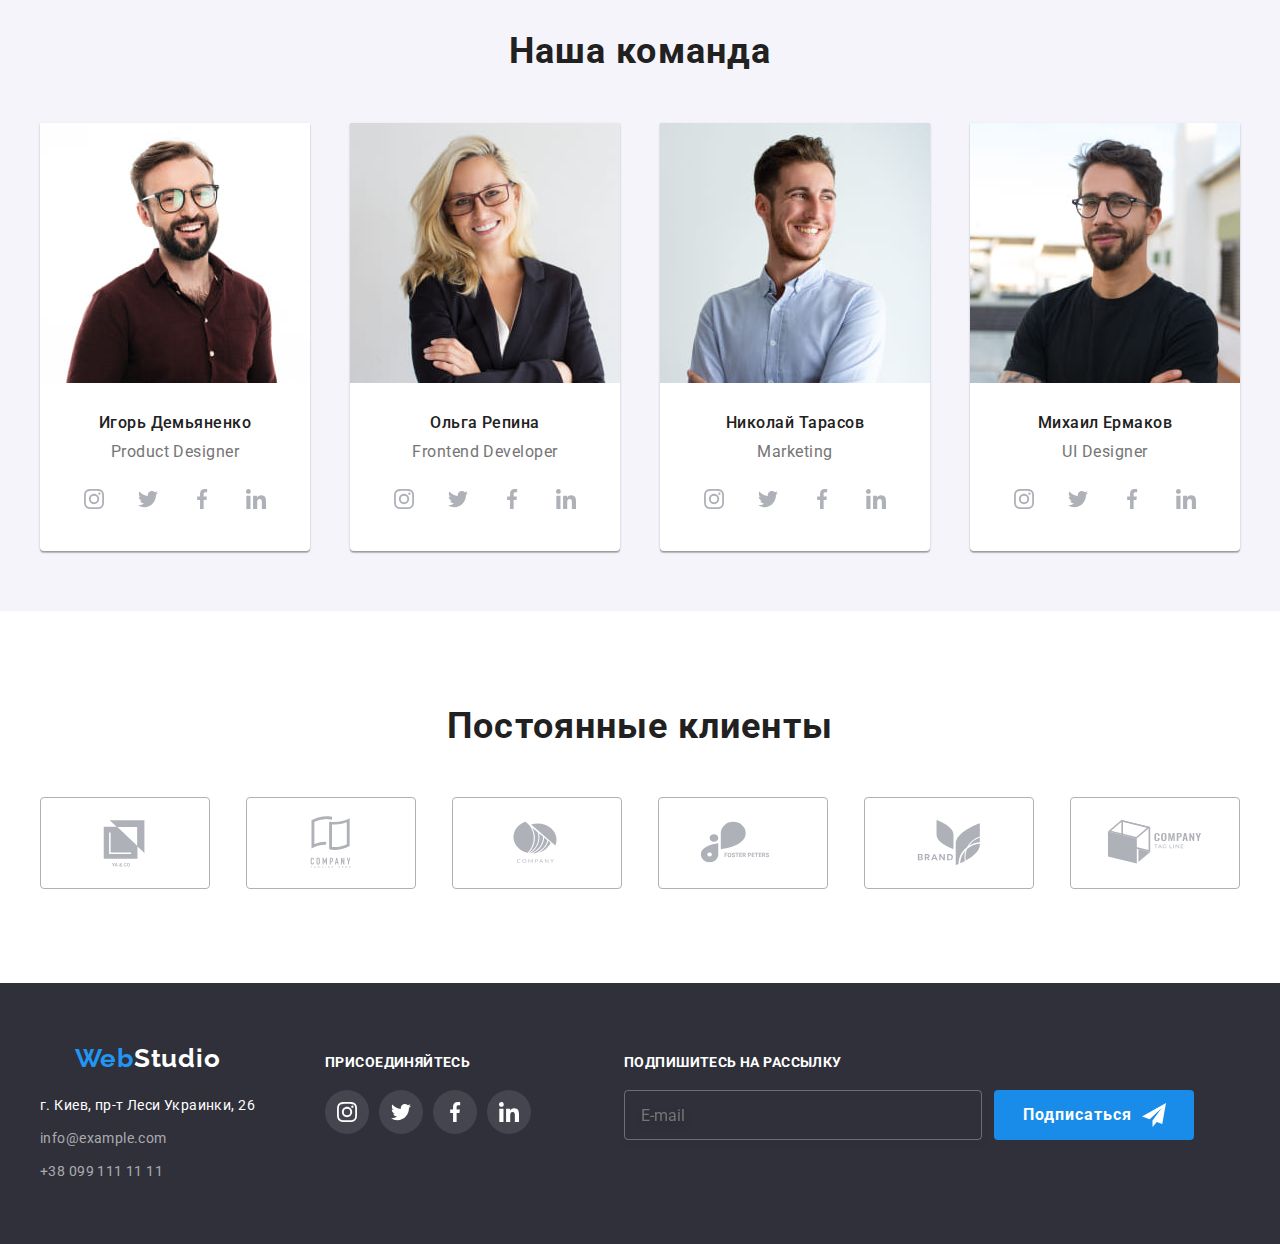
==== commit 1742a5f0: "index ready" ====
--- a/index.html
+++ b/index.html
@@ -323,48 +323,86 @@
     </section>
     <!-- Клиенты -->
     <section class="clients">
-            <div class="container">
-                <h2 class="clients__header section-top-header">
-                    Постоянные клиенты
-                </h2>
-                <ul class="clients__list list">
-                    <li class="clients__unit"><a href="" class="clients__link link"><svg class="clients__icon" width="106px" height="60px"><use href="./images/icons.svg#icon-Logo-1"></use></svg></a></li>
-                    <li class="clients__unit"><a href="" class="clients__link link"><svg class="clients__icon" width="106px" height="60px"><use href="./images/icons.svg#icon-Logo-2"></use></svg></a></li>
-                    <li class="clients__unit"><a href="" class="clients__link link"><svg class="clients__icon" width="106px" height="60px"><use href="./images/icons.svg#icon-Logo-3"></use></svg></a></li>
-                    <li class="clients__unit"><a href="" class="clients__link link"><svg class="clients__icon" width="106px" height="60px"><use href="./images/icons.svg#icon-Logo-4"></use></svg></a></li>
-                    <li class="clients__unit"><a href="" class="clients__link link"><svg class="clients__icon" width="106px" height="60px"><use href="./images/icons.svg#icon-Logo-5"></use></svg></a></li>
-                    <li class="clients__unit"><a href="" class="clients__link link"><svg class="clients__icon" width="106px" height="60px"><use href="./images/icons.svg#icon-Logo-6"></use></svg></a></li>
-                </ul>
-            </div>
-        </section>
+        <div class="container">
+            <h2 class="clients__header section-top-header">
+                Постоянные клиенты
+            </h2>
+            <ul class="clients__list list">
+                <li class="clients__unit"><a href="" class="clients__link link"><svg class="clients__icon" width="106px"
+                            height="60px">
+                            <use href="./images/icons.svg#icon-Logo-1"></use>
+                        </svg></a></li>
+                <li class="clients__unit"><a href="" class="clients__link link"><svg class="clients__icon" width="106px"
+                            height="60px">
+                            <use href="./images/icons.svg#icon-Logo-2"></use>
+                        </svg></a></li>
+                <li class="clients__unit"><a href="" class="clients__link link"><svg class="clients__icon" width="106px"
+                            height="60px">
+                            <use href="./images/icons.svg#icon-Logo-3"></use>
+                        </svg></a></li>
+                <li class="clients__unit"><a href="" class="clients__link link"><svg class="clients__icon" width="106px"
+                            height="60px">
+                            <use href="./images/icons.svg#icon-Logo-4"></use>
+                        </svg></a></li>
+                <li class="clients__unit"><a href="" class="clients__link link"><svg class="clients__icon" width="106px"
+                            height="60px">
+                            <use href="./images/icons.svg#icon-Logo-5"></use>
+                        </svg></a></li>
+                <li class="clients__unit"><a href="" class="clients__link link"><svg class="clients__icon" width="106px"
+                            height="60px">
+                            <use href="./images/icons.svg#icon-Logo-6"></use>
+                        </svg></a></li>
+            </ul>
+        </div>
+    </section>
     <!-- </main> -->
     <!--подвал-->
     <footer class="footer">
-    <div class="container footer__container">
+        <div class="container footer__container">
             <div class="footer__contacts">
                 <a href="index.html" class="logo link logo__bot">Web<span class="logo__half-bot">Studio</span></a>
                 <address class="footer__contacts-list" id="3">
                     <ul class="contacts-bot list">
-                        <li class="contacts-bot__item"><a class="contacts-bot__link link address contacts-bot__map" href="https://goo.gl/maps/tf9V9uD1shakLC2a6" target="_blank" rel="nooppener noreferal">г. Киев, пр-т Леси Украинки, 26</a> </li>
-                        <li class="contacts-bot__item"><a class="contacts-bot__link link address" href="mailto:info@example.com">info@example.com</a> </li>
-                        <li class="contacts-bot__item"><a class="contacts-bot__link link address" href="tel:+380991111111">+38 099 111 11 11</a></li>
+                        <li class="contacts-bot__item"><a class="contacts-bot__link link address contacts-bot__map"
+                                href="https://goo.gl/maps/tf9V9uD1shakLC2a6" target="_blank"
+                                rel="nooppener noreferal">г. Киев, пр-т Леси Украинки, 26</a> </li>
+                        <li class="contacts-bot__item"><a class="contacts-bot__link link address"
+                                href="mailto:info@example.com">info@example.com</a> </li>
+                        <li class="contacts-bot__item"><a class="contacts-bot__link link address"
+                                href="tel:+380991111111">+38 099 111 11 11</a></li>
                     </ul>
                 </address>
             </div>
             <div>
-            <h2 class="footer__socials-header">присоединяйтесь</h2>
-            <ul class="list socials">
-                <li class="socials__item"> <a class="social__link social__link-footer link" href=""> <svg class="social__icon-bot" width="20px" height="20px"><use href="./images/icons.svg#icon-instagram"></use></svg><span class="visually-hidden">Instagram</span></a></li>
-                <li class="socials__item"> <a class="social__link social__link-footer link" href=""> <svg class="social__icon-bot" width="20px" height="20px"><use href="./images/icons.svg#icon-twitter"></use></svg><span class="visually-hidden">Twitter</span></a></li>
-                <li class="socials__item"> <a class="social__link social__link-footer link" href=""> <svg class="social__icon-bot" width="20px" height="20px"><use href="./images/icons.svg#icon-facebook"></use></svg><span class="visually-hidden">Facebook</span></a></li>
-                <li class="socials__item"> <a class="social__link social__link-footer link" href=""> <svg class="social__icon-bot" width="20px" height="20px"><use href="./images/icons.svg#icon-linkedin"></use></svg><span class="visually-hidden">LinkedIn</span></a></li>
-            </ul>
+                <h2 class="footer__socials-header">присоединяйтесь</h2>
+                <ul class="list socials">
+                    <li class="socials__item"> <a class="social__link social__link-footer link" href=""> <svg
+                                class="social__icon-bot" width="20px" height="20px">
+                                <use href="./images/icons.svg#icon-instagram"></use>
+                            </svg><span class="visually-hidden">Instagram</span></a></li>
+                    <li class="socials__item"> <a class="social__link social__link-footer link" href=""> <svg
+                                class="social__icon-bot" width="20px" height="20px">
+                                <use href="./images/icons.svg#icon-twitter"></use>
+                            </svg><span class="visually-hidden">Twitter</span></a></li>
+                    <li class="socials__item"> <a class="social__link social__link-footer link" href=""> <svg
+                                class="social__icon-bot" width="20px" height="20px">
+                                <use href="./images/icons.svg#icon-facebook"></use>
+                            </svg><span class="visually-hidden">Facebook</span></a></li>
+                    <li class="socials__item"> <a class="social__link social__link-footer link" href=""> <svg
+                                class="social__icon-bot" width="20px" height="20px">
+                                <use href="./images/icons.svg#icon-linkedin"></use>
+                            </svg><span class="visually-hidden">LinkedIn</span></a></li>
+                </ul>
             </div>
             <div class="footer__subscribe">
                 <h2 class="footer__socials-header">Подпишитесь на рассылку</h2>
                 <form class="subscribe">
-                    <input class="subscribe__input" type="email" name="user-mail-subscribe" required placeholder="E-mail">
-                    <button class="subscribe__btn" type="submit">Подписаться<svg class="subscribe__icon" width="24px" height="24px"><use href="./images/icons.svg#icon-send"></use></svg> </button>
+                    <input class="subscribe__input" type="email" name="user-mail-subscribe" required
+                        placeholder="E-mail">
+                    <button class="subscribe__btn" type="submit">Подписаться<svg class="subscribe__icon" width="24px"
+                            height="24px">
+                            <use href="./images/icons.svg#icon-send"></use>
+                        </svg> </button>
                 </form>
             </div>
         </div>
@@ -372,9 +410,9 @@
     <div class="backdrop is-hidden" data-modal>
         <div class="modal">
             <button type="button" class="modal__close-btn" data-modal-close>
-              <svg class="modal__close-btn-icon" width="18" height="18">
-                <use href="./images/icons.svg#icon-close-black"></use>
-              </svg>
+                <svg class="modal__close-btn-icon" width="18" height="18">
+                    <use href="./images/icons.svg#icon-close-black"></use>
+                </svg>
             </button>
             <div class="modal__form-wrap">
                 <p class="modal__form-toaction">Оставьте свои данные, мы вам перезвоним</p>
@@ -383,28 +421,37 @@
                         Имя</label>
                     <div class="modal__input-wrap">
                         <input class="modal__form-field" type="text" name="username" id="username" required>
-                        <svg class="modal__form-icon" width="18px" height="18px"><use href="./images/icons.svg#icon-person"></use></svg>
+                        <svg class="modal__form-icon" width="18px" height="18px">
+                            <use href="./images/icons.svg#icon-person"></use>
+                        </svg>
                     </div>
                     <label class="modal__form-input" for="tel">
                         Телефон</label>
                     <div class="modal__input-wrap">
-                        
+
                         <input class="modal__form-field" type="tel" name="user_phone_number" id="tel" required>
-                        <svg class="modal__form-icon" width="18px" height="18px"><use href="./images/icons.svg#icon-phone"></use></svg>
+                        <svg class="modal__form-icon" width="18px" height="18px">
+                            <use href="./images/icons.svg#icon-phone"></use>
+                        </svg>
                     </div>
                     <label class="modal__form-input" for="email">
                         Почта</label>
                     <div class="modal__input-wrap">
-                        
+
                         <input class="modal__form-field" type="email" name="user_mail" id="email" required>
-                        <svg class="modal__form-icon" width="18px" height="18px"><use href="./images/icons.svg#icon-email"></use></svg>
+                        <svg class="modal__form-icon" width="18px" height="18px">
+                            <use href="./images/icons.svg#icon-email"></use>
+                        </svg>
                     </div>
                     <label class="modal__form-input" for="commentary">
                         Комментарий</label>
-                    <textarea class="modal__form-comment" name="user_comment" id="commentary" placeholder="Введите текст"></textarea>
+                    <textarea class="modal__form-comment" name="user_comment" id="commentary"
+                        placeholder="Введите текст"></textarea>
                     <div class="modal__form-checkbox-wrap">
-                        <input class="modal__form-checkbox visually-hidden" type="checkbox" id="user_aggreement" required>
-                        <label class="modal__aggreement-label" for="user_aggreement">Соглашаюсь с рассылкой и принимаю &nbsp; 
+                        <input class="modal__form-checkbox visually-hidden" type="checkbox" id="user_aggreement"
+                            required>
+                        <label class="modal__aggreement-label" for="user_aggreement">Соглашаюсь с рассылкой и принимаю
+                            &nbsp;
                             <a href="" class="modal__aggreement-link"> Условия договора</a>
                         </label>
                     </div>
--- a/css/main.min.css
+++ b/css/main.min.css
@@ -1 +1 @@
-:root{--main-color: #2196F3;--secondary-color: #000;--third-color: #757575;--main-font: "roboto", sans-serif;--secondary-font: "Raleway", sans-serif}.visually-hidden{position:absolute;width:1px;height:1px;margin:-1px;border:0;padding:0;white-space:nowrap;clip-path:inset(100%);clip:rect(0 0 0 0);overflow:hidden}body{font-family:var(--main-font);color:#212121}h1,h2,h3,h4,h5,h6,p{margin-top:0;margin-bottom:0}ul,ol{margin-top:0;margin-bottom:0;padding-left:0}img{display:block}.link{text-decoration:none}.list{list-style:none}.address{font-style:normal}@media screen and (max-width: 767px){.mobile-menu-btn__open{border:0px;background-color:rgba(0,0,0,0)}.mobile-menu-btn__icon{transition:fill 250ms cubic-bezier(0.4, 0, 0.2, 1)}.mobile-menu-btn__open:hover .mobile-menu-btn__icon,.mobile-menu-btn__open:focus .mobile-menu-btn__icon{fill:var(--main-color)}}@media screen and (min-width: 768px){.mobile-menu-btn__open{display:none}}@media screen and (max-width: 767px){.mobile-menu{position:fixed;left:0;top:0;width:100%;height:100%;background-color:#fff;opacity:0;visibility:hidden;pointer-events:none;transition:opacity 250ms cubic-bezier(0.4, 0, 0.2, 1),visibility 250ms cubic-bezier(0.4, 0, 0.2, 1)}.mobile-menu.is-open{opacity:1;visibility:visible;pointer-events:auto}.mobile-menu__container{position:relative;padding-top:48px;padding-bottom:48px;padding-left:40px;height:100%}.mobile-menu__close-btn{position:absolute;top:10px;right:15px;background-color:rgba(0,0,0,0);border:none;padding:0;line-height:0}.mobile-menu__close-icon{transition:fill 250ms cubic-bezier(0.4, 0, 0.2, 1)}.mobile-menu__close-btn:hover .mobile-menu__close-icon,.mobile-menu__close-btn:focus .mobile-menu__close-icon{fill:var(--main-color)}.mobile-menu__wrap{height:100%;display:flex;flex-direction:column;justify-content:space-between}.mobile-menu__navigation-link{font-weight:500;font-size:40px;line-height:1.15;text-align:center;letter-spacing:.02em;color:#212121}.current{color:var(--main-color)}.mobile-menu__navigation-item:not(:last-child){margin-bottom:32px}.mobile-menu__contact-list{margin-bottom:64px}.mobile-menu__contact-link-tel{font-weight:500;font-size:34px;line-height:1.17;letter-spacing:.02em;color:#2196f3}.mobile-menu__contact-link-mail{font-weight:500;font-size:24px;line-height:1.16;letter-spacing:.02em;color:#757575}.mobile-menu__contact-item:not(:first-child){margin-top:32px}.mobile-menu__socials{display:flex;flex-direction:row}.mobile-menu__socials-item:not(:last-child){margin-right:10px}.mobile-menu__socials-item:not(:last-child)::after{content:"";border:1px solid rgba(33,33,33,.2);transform:rotate(90deg)}.mobile-menu__socials-link{font-weight:500;font-size:18px;line-height:1.22;letter-spacing:.02em;color:#2196f3;padding-right:10px}}@media screen and (max-width: 479px){.mobile-menu__socials-link{font-size:14px}.mobile-menu__contact-link-tel{font-size:28px}}@media screen and (min-width: 768px){.mobile-menu{display:none}}.container{width:100%;padding-left:15px;padding-right:15px}@media screen and (min-width: 480px){.container{width:450px;margin:0 auto;padding-left:0;padding-right:0}}@media screen and (min-width: 768px){.container{width:738px}}@media screen and (min-width: 1200px){.container{width:1200px}}.section{padding-top:60px;padding-bottom:60px}.section-top-header{font-weight:700;font-size:28px;line-height:1.18;text-align:center;letter-spacing:.03em;color:#212121}@media screen and (min-width: 1200px){.section{padding-top:94px;padding-bottom:94px}.section-top-header{font-size:36px}}.section-header{letter-spacing:.03em;color:#212121}.section-description{letter-spacing:.03em;color:var(--third-color)}.logo{font-family:var(--secondary-font);font-weight:700;font-size:24px;line-height:1.16;letter-spacing:.03em;color:var(--main-color)}.logo__half-top{color:var(--secondary-color)}@media screen and (max-width: 767px){.logo__top{padding-top:16px;padding-bottom:16px}}@media screen and (min-width: 768px){.logo__top{padding-top:26px;padding-bottom:26px;margin-right:88px}}@media screen and (min-width: 1200px){.logo__top{margin-right:93px}.logo{font-size:26px;line-height:1.2}}.logo__bot{display:block;margin-bottom:20px}.logo__half-bot{color:#fff}.socials{display:flex;justify-content:center}.social__team{margin-top:16px}.socials__item{display:flex}.socials__item:not(:last-child){margin-right:10px}.social__link{display:flex;height:44px;width:44px;border-radius:50%;justify-content:center;align-items:center;transition:background-color 250ms cubic-bezier(0.4, 0, 0.2, 1)}.social__link:hover,.social__link:focus{background-color:var(--main-color)}.social__link-footer{background:rgba(255,255,255,.1)}.social__icon{fill:#afb1b8;transition:fill 250ms cubic-bezier(0.4, 0, 0.2, 1)}.social__link:hover .social__icon,.social__link:focus .social__icon{fill:#fff}.social__icon-bot{fill:#fff}.modal{position:absolute;top:50%;left:50%;transform:translate(-50%, -50%);width:528px;min-height:580px;background:#fff;box-shadow:0px 1px 3px rgba(0,0,0,.12),0px 1px 1px rgba(0,0,0,.14),0px 2px 1px rgba(0,0,0,.2);border-radius:4px}.modal__close-btn{position:absolute;top:8px;right:8px;display:flex;align-items:center;justify-content:center;width:30px;height:30px;background:#fff;border:1px solid rgba(0,0,0,.1);border-radius:50%;cursor:pointer;padding:0;transition:fill 250ms cubic-bezier(0.4, 0, 0.2, 1)}.modal__close-btn:hover,.modal__close-btn:focus{fill:#2196f3}.modal__form-wrap{display:flex;flex-direction:column;padding:40px}.modal__form-toaction{font-weight:700;font-size:20px;line-height:1.15;text-align:center;letter-spacing:.03em;color:#212121;margin-bottom:12px}.modal__form-input{font-size:12px;line-height:14px;letter-spacing:.01em;color:#757575;display:block}.modal__input-wrap{position:relative;margin-bottom:10px}.modal__form-icon{position:absolute;top:50%;left:12px;transform:translateY(-50%);fill:#212121;transition:fill 250ms cubic-bezier(0.4, 0, 0.2, 1)}.modal__form-field:focus+.modal__form-icon{fill:#2196f3}.modal__form-field{width:100%;margin-top:4px;border:1px solid rgba(33,33,33,.2);border-radius:4px;height:40px;padding-left:42px;outline:none;transition:border 250ms cubic-bezier(0.4, 0, 0.2, 1)}.modal__form-field:focus{border:1px solid #2196f3}.modal__form-comment{width:100%;margin-top:4px;margin-bottom:20px;height:120px;resize:none;border:1px solid rgba(33,33,33,.2);border-radius:4px;padding:12px 16px;font-size:14px;line-height:1.15;letter-spacing:.01em;outline:none;transition:border 250ms cubic-bezier(0.4, 0, 0.2, 1)}.modal__form-comment:focus{border:1px solid #2196f3}.modal__form-checkbox-wrap{position:relative;margin-left:13px}.modal__aggreement-label{display:flex;align-items:center;font-size:14px;line-height:171%;letter-spacing:.03em;color:#757575;margin-left:25px}.modal__aggreement-label::before{left:0;position:absolute;display:block;cursor:pointer;width:16px;height:16px;content:"";background-image:url(../images/box.svg);transition:outline 250ms cubic-bezier(0.4, 0, 0.2, 1),background-image 250ms cubic-bezier(0.4, 0, 0.2, 1)}.modal__form-checkbox:checked+.modal__aggreement-label::before{background-image:url(../images/check.svg)}.modal__form-checkbox:hover+.modal__aggreement-label::before,.modal__form-checkbox:focus+.modal__aggreement-label::before{outline:2px solid #2196f3}.modal__aggreement-link{font-size:14px;line-height:1.71;letter-spacing:.03em;text-decoration-line:underline;color:#2196f3}.modal__submit-btn{display:block;margin-left:auto;margin-right:auto;margin-top:30px;padding:10px 55px;background:#188ce8;border-radius:4px;border:0px;cursor:pointer;font-weight:700;font-size:16px;line-height:188%;display:flex;align-items:center;text-align:center;letter-spacing:.06em;color:#fff;box-shadow:0px 4px 4px rgba(0,0,0,.15);transition:background 250ms cubic-bezier(0.4, 0, 0.2, 1)}.modal__submit-btn:hover,.modal__submit-btn:focus{background:#2196f3}.backdrop{position:fixed;top:0;left:0;bottom:0;right:0;background:rgba(0,0,0,.2);transition:opacity 250ms cubic-bezier(0.4, 0, 0.2, 1),visibility 250ms cubic-bezier(0.4, 0, 0.2, 1)}.backdrop.is-hidden{opacity:0;visibility:hidden;pointer-events:none}.navigation{display:flex}@media screen and (max-width: 767px){.navigation-pages{display:none}}@media screen and (min-width: 768px){.navigation-pages{display:flex}.navigation-pages__item{display:flex}.navigation-pages__item:not(:last-child){margin-right:50px}.navigation-pages__link{position:relative;font-weight:500;font-size:14px;line-height:1.14;letter-spacing:.02em;color:#212121;padding-top:32px;padding-bottom:32px;align-items:center;transition:color 250ms cubic-bezier(0.4, 0, 0.2, 1)}.navigation-pages__link:hover,.navigation-pages__link:focus{color:var(--main-color)}.navigation-pages__current{color:var(--main-color)}.navigation-pages__current::after{position:absolute;left:0;bottom:0;display:inline-block;content:"";height:4px;border-radius:2px;width:100%;background-color:var(--main-color)}}@media screen and (max-width: 767px){.contacts{display:none}}@media screen and (min-width: 768px){.contacts{display:block}.contacts__link{display:flex;font-weight:500;line-height:1.14;letter-spacing:.02em;color:var(--third-color);align-items:center;transition:color 250ms cubic-bezier(0.4, 0, 0.2, 1)}.contacts__link:hover,.contacts__link:focus{color:var(--main-color)}.contacts__icon{fill:var(--third-color);transition:fill 250ms cubic-bezier(0.4, 0, 0.2, 1)}.contacts__link:hover .contacts__icon,.contacts__link:focus .contacts__icon{fill:var(--main-color)}}@media screen and (min-width: 768px)and (max-width: 1199px){.contacts__item:not(:first-child){margin-top:10px}.contacts__link{font-size:12px}.contacts__icon{margin-right:8px}.contacts__icon-1{width:14px;height:10px}.contacts__icon-2{width:10px;height:14px}}@media screen and (min-width: 1200px){.contacts{display:flex}.contacts__item:not(:first-child){margin-left:50px}.contacts__link{font-size:14px}.contacts__icon{margin-right:10px}}.main-header{background-color:#fff;border-bottom:1px solid #ececec;margin-top:0;margin-bottom:0}.main-header__container{display:flex;justify-content:space-between;align-items:center}.hero{background:#2f303a;background-color:#c4c4c4;background-image:linear-gradient(rgba(47, 48, 58, 0.4), rgba(47, 48, 58, 0.4)),url(../../images/hero/hero-background-mobile.png);width:100%;background-repeat:no-repeat;background-position:center;justify-content:center;margin-left:auto;margin-right:auto;padding-top:118px;padding-bottom:118px}.hero__header{font-weight:900;font-size:26px;line-height:1.62;text-align:center;letter-spacing:.06em;text-transform:uppercase;color:#fff;margin-left:auto;margin-right:auto}.hero__btn{font-weight:700;font-size:16px;line-height:30px;display:flex;text-align:center;letter-spacing:.06em;color:#fff;width:200px;height:50px;background:var(--main-color);border-radius:4px;cursor:pointer;margin-left:auto;margin-right:auto;margin-top:30px;justify-content:center;align-items:center;transition:background 250ms cubic-bezier(0.4, 0, 0.2, 1),box-shadow 250ms cubic-bezier(0.4, 0, 0.2, 1)}.hero__btn:hover,.hero__btn:focus{background:#188ce8;box-shadow:0px 4px 4px rgba(0,0,0,.15)}@media screen and (max-width: 479px){.hero__header{font-size:20px}}@media screen and (min-width: 480px)and (max-width: 767px)and (min-resolution: 1dppx){.hero{background-image:linear-gradient(rgba(47, 48, 58, 0.4), rgba(47, 48, 58, 0.4)),url(../../images/hero/hero-background-mobile.png);background-size:480px;width:480px}.hero__header{width:360px}}@media screen and (min-width: 480px)and (max-width: 767px)and (min-resolution: 2dppx){.hero{background-image:linear-gradient(rgba(47, 48, 58, 0.4), rgba(47, 48, 58, 0.4)),url(../../images/hero/hero-background-mobile@2.png);background-size:480px;width:480px}.hero__header{width:360px}}@media screen and (min-width: 768px)and (max-width: 1199px)and (min-resolution: 1dppx){.hero{background-image:linear-gradient(rgba(47, 48, 58, 0.4), rgba(47, 48, 58, 0.4)),url(../../images/hero/hero-background-tablet.png);background-size:768px;width:768px}.hero__header{width:360px}}@media screen and (min-width: 768px)and (max-width: 1199px)and (min-resolution: 2dppx){.hero{background-image:linear-gradient(rgba(47, 48, 58, 0.4), rgba(47, 48, 58, 0.4)),url(../../images/hero/hero-background-tablet@2.png);background-size:768px;width:768px}.hero__header{width:360px}}@media screen and (min-width: 1200px)and (min-resolution: 1dppx){.hero{background-image:linear-gradient(rgba(47, 48, 58, 0.4), rgba(47, 48, 58, 0.4)),url(../../images/hero/hero-background-desktop.png);background-size:1600px;width:1600px;padding-top:200px;padding-bottom:200px}.hero__header{width:696px;font-size:44px;line-height:1.36;letter-spacing:.06em}}@media screen and (min-width: 1200px)and (min-resolution: 2dppx){.hero{background-image:linear-gradient(rgba(47, 48, 58, 0.4), rgba(47, 48, 58, 0.4)),url(../../images/hero/hero-background-desktop@2.png);background-size:1600px;width:1600px;padding-top:200px;padding-bottom:200px}.hero__header{width:696px;font-size:44px;line-height:1.36;letter-spacing:.06em}}.advantages__item{width:100%}.advantages__header{font-weight:700;text-transform:uppercase;font-size:14px;line-height:1.14;width:270px;margin-bottom:10px}.advantages__icons-wrap{height:120px;align-items:center;background:#f5f4fa;border-radius:4px;display:flex;justify-content:center;margin-bottom:30px}.advantages__text{font-size:14px;line-height:1.71}@media screen and (max-width: 767px){.advantages__header{text-align:center;margin-left:auto;margin-right:auto}.advantages__item{margin-bottom:30px}}@media screen and (min-width: 768px)and (max-width: 1199px){.advantages__item{margin-bottom:30px;width:354px}.advantages__list{display:flex;justify-content:space-between;flex-wrap:wrap}}@media screen and (min-width: 1200px){.advantages__list{display:flex;justify-content:space-between}.advantages__item{width:270px}}@media screen and (min-width: 1200px){.examples{padding-bottom:94px}.examples__list{display:flex;justify-content:space-between;margin-top:50px}.examples__item{position:relative}.examples__text-wrap{position:absolute;bottom:0;display:flex;justify-content:center;align-items:center;width:370px;height:70px;background:rgba(47,48,58,.8)}.examples__text{display:block;font-weight:700;font-size:14px;line-height:16px;text-align:center;letter-spacing:.03em;text-transform:uppercase;color:#fff}}@media screen and (max-width: 1199px){.examples{display:none}}.team{background:#f5f4fa;padding-top:60px;padding-bottom:30px}@media screen and (min-width: 1200px){.section{padding-top:94px;padding-bottom:64px}}.team__unit-photo{width:100%;height:100%}.team__list{display:flex;justify-content:space-between;margin-top:50px;flex-wrap:wrap}@media screen and (min-width: 480px)and (max-width: 767px){.team__unit-photo{width:450px;height:460px}}@media screen and (min-width: 768px)and (max-width: 1199px){.team__unit-photo{width:354px;height:374px}}@media screen and (min-width: 1200px){.team__unit-photo{width:270px;height:260px}}.team__unit{background-color:#fff;box-shadow:0px 1px 3px rgba(0,0,0,.12),0px 1px 1px rgba(0,0,0,.14),0px 2px 1px rgba(0,0,0,.2);border-radius:0px 0px 4px 4px;margin-bottom:30px}.team__unit-info{padding:30px 10px 30px 10px}.team__unit-name{font-weight:500;font-size:16px;line-height:1.19;text-align:center;margin-bottom:10px}.team__unit-title{font-size:16px;line-height:1.19;text-align:center}.clients{padding-top:60px;padding-bottom:30px}@media screen and (min-width: 1200px){.clients{padding-top:94px;padding-bottom:64px}}.clients__list{margin-top:50px;display:flex;flex-direction:row;flex-wrap:wrap;justify-content:space-between;align-content:space-between}.clients__link{height:92px;border:1px solid #afb1b8;border-radius:4px;display:flex;justify-content:center;align-items:center;transition:border 250ms cubic-bezier(0.4, 0, 0.2, 1)}.clients__link:hover,.clients__link:focus{border:1px solid var(--main-color)}.clients__unit{margin-bottom:30px}@media screen and (max-width: 767px){.clients__link{width:210px}}@media screen and (min-width: 768px)and (max-width: 1199px){.clients__link{width:226px}}@media screen and (min-width: 1200px){.clients__link{width:170px}}.clients__icon{fill:#afb1b8;transition:fill 250ms cubic-bezier(0.4, 0, 0.2, 1)}.clients__link:hover .clients__icon,.clients__link:focus .clients__icon{fill:var(--main-color)}.portfolio__filter-list{display:flex;justify-content:center;margin-bottom:50px}.portfolio__filter-item:not(:last-child){margin-right:8px}.portfolio__filter-btn{font-weight:500;font-size:16px;line-height:1.62;text-align:center;letter-spacing:.03em;color:#212121;background:#f5f4fa;border-radius:4px;cursor:pointer;padding:6px 22px;border-width:0px;transition:background 250ms cubic-bezier(0.4, 0, 0.2, 1),color 250ms cubic-bezier(0.4, 0, 0.2, 1),box-shadow 250ms cubic-bezier(0.4, 0, 0.2, 1)}.portfolio__filter-btn:hover,.portfolio__filter-btn:focus{background:var(--main-color);color:#fff;box-shadow:0px 3px 1px rgba(0,0,0,.1),0px 1px 2px rgba(0,0,0,.08),0px 2px 2px rgba(0,0,0,.12)}.portfolio__examples-list{display:flex;flex-wrap:wrap;justify-content:space-between}.portfolio__example-name{font-weight:700;font-size:18px;line-height:2;letter-spacing:.06em;margin-bottom:4px}.portfolio__img{display:block}.portfolio__example-description{font-size:16px;line-height:1.87}.portfolio__example-text{padding:20px 24px;border:#eee solid 1px;border-top:none}.portfolio__example:nth-child(-n+6){margin-bottom:30px}.portfolio__link{position:relative;display:block;transition:box-shadow 250ms cubic-bezier(0.4, 0, 0.2, 1)}.portfolio__link:hover,.portfolio__link:focus{box-shadow:0px 1px 1px rgba(0,0,0,.12),0px 4px 4px rgba(0,0,0,.06),1px 4px 6px rgba(0,0,0,.16)}.portfolio__example-overlay-wrap{top:0;width:370px;height:294px;position:absolute;overflow:hidden}.portfolio__example-overlay{top:0;position:absolute;visibility:hidden;display:flex;justify-content:center;align-items:center;padding-left:24px;padding-right:24px;width:100%;height:100%;background:rgba(33,150,243,.9);transform:translate(0, 100%);transition:transform 250ms cubic-bezier(0.4, 0, 0.2, 1),visibility 250ms cubic-bezier(0.4, 0, 0.2, 1)}.portfolio__link:hover .portfolio__example-overlay,.portfolio__link:focus .portfolio__example-overlay{visibility:visible;transform:translate(0, 0)}.portfolio__example-overlay-text{font-weight:400;font-size:18px;line-height:156%;letter-spacing:.03em;color:#fff}.footer{background:#2f303a;padding-top:60px;padding-bottom:60px}@media screen and (max-width: 767px){.footer{justify-content:center}}@media screen and (min-width: 1200px){.footer{display:flex;justify-content:left}.footer__container{display:flex;align-items:baseline}.footer__contacts{margin-right:70px}.contacts-bot__link{font-size:14px;line-height:1.71;letter-spacing:.03em;color:rgba(255,255,255,.6);transition:color 250ms cubic-bezier(0.4, 0, 0.2, 1)}.contacts-bot__link:hover,.contacts-bot__link:focus{color:var(--main-color)}.contacts-bot__item{display:flex;flex-direction:column}.contacts-bot__item:not(:last-child){margin-bottom:9px}.contacts-bot__map{color:#fff}.footer__socials-header{font-weight:700;font-size:14px;line-height:16px;letter-spacing:.03em;text-transform:uppercase;color:#fff;margin-bottom:20px}.footer__subscribe{margin-left:93px}.subscribe{display:flex;align-items:center}.subscribe__input{width:358px;height:50px;border:1px solid rgba(255,255,255,.3);filter:drop-shadow(0px 4px 4px rgba(0, 0, 0, 0.15));border-radius:4px;margin:0;background:rgba(0,0,0,0);padding:15px 16px;color:#fff}.subscribe__btn{display:flex;align-items:center;margin-left:12px;width:200px;height:50px;background:#188ce8;border-radius:4px;border:0px;font-weight:700;font-size:16px;line-height:188%;letter-spacing:.06em;color:#fff;padding-left:29px;cursor:pointer;transition:background 250ms cubic-bezier(0.4, 0, 0.2, 1),box-shadow 250ms cubic-bezier(0.4, 0, 0.2, 1)}.subscribe__btn:hover,.subscribe__btn:focus{background:#2196f3;box-shadow:0px 4px 4px rgba(0,0,0,.15)}.subscribe__icon{fill:#fff;margin-left:10px}}/*# sourceMappingURL=main.min.css.map */+:root{--main-color: #2196F3;--secondary-color: #000;--third-color: #757575;--main-font: "roboto", sans-serif;--secondary-font: "Raleway", sans-serif}.visually-hidden{position:absolute;width:1px;height:1px;margin:-1px;border:0;padding:0;white-space:nowrap;clip-path:inset(100%);clip:rect(0 0 0 0);overflow:hidden}body{font-family:var(--main-font);color:#212121}h1,h2,h3,h4,h5,h6,p{margin-top:0;margin-bottom:0}ul,ol{margin-top:0;margin-bottom:0;padding-left:0}img{display:block}.link{text-decoration:none}.list{list-style:none}.address{font-style:normal}@media screen and (max-width: 767px){.mobile-menu-btn__open{border:0px;background-color:rgba(0,0,0,0)}.mobile-menu-btn__icon{transition:fill 250ms cubic-bezier(0.4, 0, 0.2, 1)}.mobile-menu-btn__open:hover .mobile-menu-btn__icon,.mobile-menu-btn__open:focus .mobile-menu-btn__icon{fill:var(--main-color)}}@media screen and (min-width: 768px){.mobile-menu-btn__open{display:none}}@media screen and (max-width: 767px){.mobile-menu{position:fixed;left:0;top:0;width:100%;height:100%;background-color:#fff;opacity:0;visibility:hidden;pointer-events:none;transition:opacity 250ms cubic-bezier(0.4, 0, 0.2, 1),visibility 250ms cubic-bezier(0.4, 0, 0.2, 1)}.mobile-menu.is-open{opacity:1;visibility:visible;pointer-events:auto}.mobile-menu__container{position:relative;padding-top:48px;padding-bottom:48px;padding-left:40px;height:100%}.mobile-menu__close-btn{position:absolute;top:10px;right:15px;background-color:rgba(0,0,0,0);border:none;padding:0;line-height:0}.mobile-menu__close-icon{transition:fill 250ms cubic-bezier(0.4, 0, 0.2, 1)}.mobile-menu__close-btn:hover .mobile-menu__close-icon,.mobile-menu__close-btn:focus .mobile-menu__close-icon{fill:var(--main-color)}.mobile-menu__wrap{height:100%;display:flex;flex-direction:column;justify-content:space-between}.mobile-menu__navigation-link{font-weight:500;font-size:40px;line-height:1.15;text-align:center;letter-spacing:.02em;color:#212121}.current{color:var(--main-color)}.mobile-menu__navigation-item:not(:last-child){margin-bottom:32px}.mobile-menu__contact-list{margin-bottom:64px}.mobile-menu__contact-link-tel{font-weight:500;font-size:34px;line-height:1.17;letter-spacing:.02em;color:#2196f3}.mobile-menu__contact-link-mail{font-weight:500;font-size:24px;line-height:1.16;letter-spacing:.02em;color:#757575}.mobile-menu__contact-item:not(:first-child){margin-top:32px}.mobile-menu__socials{display:flex;flex-direction:row}.mobile-menu__socials-item:not(:last-child){margin-right:10px}.mobile-menu__socials-item:not(:last-child)::after{content:"";border:1px solid rgba(33,33,33,.2);transform:rotate(90deg)}.mobile-menu__socials-link{font-weight:500;font-size:18px;line-height:1.22;letter-spacing:.02em;color:#2196f3;padding-right:10px}}@media screen and (max-width: 479px){.mobile-menu__socials-link{font-size:14px}.mobile-menu__contact-link-tel{font-size:28px}}@media screen and (min-width: 768px){.mobile-menu{display:none}}.container{width:100%;padding-left:15px;padding-right:15px}@media screen and (min-width: 480px){.container{width:450px;margin:0 auto;padding-left:0;padding-right:0}}@media screen and (min-width: 768px){.container{width:738px}}@media screen and (min-width: 1200px){.container{width:1200px}}.section{padding-top:60px;padding-bottom:60px}.section-top-header{font-weight:700;font-size:28px;line-height:1.18;text-align:center;letter-spacing:.03em;color:#212121}@media screen and (min-width: 1200px){.section{padding-top:94px;padding-bottom:94px}.section-top-header{font-size:36px}}.section-header{letter-spacing:.03em;color:#212121}.section-description{letter-spacing:.03em;color:var(--third-color)}.logo{font-family:var(--secondary-font);font-weight:700;font-size:24px;line-height:1.16;letter-spacing:.03em;color:var(--main-color)}.logo__half-top{color:var(--secondary-color)}.logo__bot{display:block;margin-bottom:20px;text-align:center}.logo__half-bot{color:#fff}@media screen and (max-width: 767px){.logo__top{padding-top:16px;padding-bottom:16px}}@media screen and (min-width: 768px){.logo__top{padding-top:26px;padding-bottom:26px;margin-right:88px}}@media screen and (min-width: 1200px){.logo__top{margin-right:93px}.logo{font-size:26px;line-height:1.2}}.socials{display:flex;justify-content:center}.social__team{margin-top:16px}.socials__item{display:flex}.socials__item:not(:last-child){margin-right:10px}.social__link{display:flex;height:44px;width:44px;border-radius:50%;justify-content:center;align-items:center;transition:background-color 250ms cubic-bezier(0.4, 0, 0.2, 1)}.social__link:hover,.social__link:focus{background-color:var(--main-color)}.social__link-footer{background:rgba(255,255,255,.1)}.social__icon{fill:#afb1b8;transition:fill 250ms cubic-bezier(0.4, 0, 0.2, 1)}.social__link:hover .social__icon,.social__link:focus .social__icon{fill:#fff}.social__icon-bot{fill:#fff}.modal{position:absolute;top:50%;left:50%;transform:translate(-50%, -50%);min-height:580px;background:#fff;box-shadow:0px 1px 3px rgba(0,0,0,.12),0px 1px 1px rgba(0,0,0,.14),0px 2px 1px rgba(0,0,0,.2);border-radius:4px}.modal__close-btn{position:absolute;top:8px;right:8px;display:flex;align-items:center;justify-content:center;width:30px;height:30px;background:#fff;border:1px solid rgba(0,0,0,.1);border-radius:50%;cursor:pointer;padding:0;transition:fill 250ms cubic-bezier(0.4, 0, 0.2, 1)}.modal__close-btn:hover,.modal__close-btn:focus{fill:#2196f3}.modal__form-wrap{display:flex;flex-direction:column;padding:40px}.modal__form-toaction{font-weight:700;font-size:20px;line-height:1.15;text-align:center;letter-spacing:.03em;color:#212121;margin-bottom:12px}.modal__form-input{font-size:12px;line-height:14px;letter-spacing:.01em;color:#757575;display:block}.modal__input-wrap{position:relative;margin-bottom:10px}.modal__form-icon{position:absolute;top:50%;left:12px;transform:translateY(-50%);fill:#212121;transition:fill 250ms cubic-bezier(0.4, 0, 0.2, 1)}.modal__form-field:focus+.modal__form-icon{fill:#2196f3}.modal__form-field{width:100%;margin-top:4px;border:1px solid rgba(33,33,33,.2);border-radius:4px;height:40px;padding-left:42px;outline:none;transition:border 250ms cubic-bezier(0.4, 0, 0.2, 1)}.modal__form-field:focus{border:1px solid #2196f3}.modal__form-comment{width:100%;margin-top:4px;margin-bottom:20px;height:120px;resize:none;border:1px solid rgba(33,33,33,.2);border-radius:4px;padding:12px 16px;font-size:14px;line-height:1.15;letter-spacing:.01em;outline:none;transition:border 250ms cubic-bezier(0.4, 0, 0.2, 1)}.modal__form-comment:focus{border:1px solid #2196f3}.modal__form-checkbox-wrap{position:relative;margin-left:0}.modal__aggreement-label{display:flex;align-items:center;font-size:12px;line-height:1.16;letter-spacing:.03em;color:#757575;margin-left:23px}.modal__aggreement-label::before{left:0;position:absolute;display:block;cursor:pointer;width:16px;height:16px;content:"";background-image:url(../images/box.svg);transition:outline 250ms cubic-bezier(0.4, 0, 0.2, 1),background-image 250ms cubic-bezier(0.4, 0, 0.2, 1)}.modal__form-checkbox:checked+.modal__aggreement-label::before{background-image:url(../images/check.svg)}.modal__form-checkbox:hover+.modal__aggreement-label::before,.modal__form-checkbox:focus+.modal__aggreement-label::before{outline:2px solid #2196f3}.modal__aggreement-link{font-size:12px;line-height:1.16;letter-spacing:.03em;text-decoration-line:underline;color:#2196f3}.modal__submit-btn{display:block;margin-left:auto;margin-right:auto;margin-top:30px;padding:10px 55px;background:#188ce8;border-radius:4px;border:0px;cursor:pointer;font-weight:700;font-size:16px;line-height:188%;display:flex;align-items:center;text-align:center;letter-spacing:.06em;color:#fff;box-shadow:0px 4px 4px rgba(0,0,0,.15);transition:background 250ms cubic-bezier(0.4, 0, 0.2, 1)}.modal__submit-btn:hover,.modal__submit-btn:focus{background:#2196f3}@media screen and (min-width: 480px)and (max-width: 1199px){.modal{width:450px}}@media screen and (min-width: 1200px){.modal{width:528px}.modal__form-checkbox-wrap{position:relative;margin-left:13px}.modal__aggreement-label{font-size:14px;line-height:171%}.modal__aggreement-link{font-size:14px;line-height:1.71}}.backdrop{position:fixed;top:0;left:0;bottom:0;right:0;background:rgba(0,0,0,.2);transition:opacity 250ms cubic-bezier(0.4, 0, 0.2, 1),visibility 250ms cubic-bezier(0.4, 0, 0.2, 1)}.backdrop.is-hidden{opacity:0;visibility:hidden;pointer-events:none}.navigation{display:flex}@media screen and (max-width: 767px){.navigation-pages{display:none}}@media screen and (min-width: 768px){.navigation-pages{display:flex}.navigation-pages__item{display:flex}.navigation-pages__item:not(:last-child){margin-right:50px}.navigation-pages__link{position:relative;font-weight:500;font-size:14px;line-height:1.14;letter-spacing:.02em;color:#212121;padding-top:32px;padding-bottom:32px;align-items:center;transition:color 250ms cubic-bezier(0.4, 0, 0.2, 1)}.navigation-pages__link:hover,.navigation-pages__link:focus{color:var(--main-color)}.navigation-pages__current{color:var(--main-color)}.navigation-pages__current::after{position:absolute;left:0;bottom:0;display:inline-block;content:"";height:4px;border-radius:2px;width:100%;background-color:var(--main-color)}}@media screen and (max-width: 767px){.contacts{display:none}}@media screen and (min-width: 768px){.contacts{display:block}.contacts__link{display:flex;font-weight:500;line-height:1.14;letter-spacing:.02em;color:var(--third-color);align-items:center;transition:color 250ms cubic-bezier(0.4, 0, 0.2, 1)}.contacts__link:hover,.contacts__link:focus{color:var(--main-color)}.contacts__icon{fill:var(--third-color);transition:fill 250ms cubic-bezier(0.4, 0, 0.2, 1)}.contacts__link:hover .contacts__icon,.contacts__link:focus .contacts__icon{fill:var(--main-color)}}@media screen and (min-width: 768px)and (max-width: 1199px){.contacts__item:not(:first-child){margin-top:10px}.contacts__link{font-size:12px}.contacts__icon{margin-right:8px}.contacts__icon-1{width:14px;height:10px}.contacts__icon-2{width:10px;height:14px}}@media screen and (min-width: 1200px){.contacts{display:flex}.contacts__item:not(:first-child){margin-left:50px}.contacts__link{font-size:14px}.contacts__icon{margin-right:10px}}.main-header{background-color:#fff;border-bottom:1px solid #ececec;margin-top:0;margin-bottom:0}.main-header__container{display:flex;justify-content:space-between;align-items:center}.hero{background:#2f303a;background-color:#c4c4c4;background-image:linear-gradient(rgba(47, 48, 58, 0.4), rgba(47, 48, 58, 0.4)),url(../../images/hero/hero-background-mobile.png);width:100%;background-repeat:no-repeat;background-position:center;justify-content:center;margin-left:auto;margin-right:auto;padding-top:118px;padding-bottom:118px}.hero__header{font-weight:900;font-size:26px;line-height:1.62;text-align:center;letter-spacing:.06em;text-transform:uppercase;color:#fff;margin-left:auto;margin-right:auto}.hero__btn{font-weight:700;font-size:16px;line-height:30px;display:flex;text-align:center;letter-spacing:.06em;color:#fff;width:200px;height:50px;background:var(--main-color);border-radius:4px;cursor:pointer;margin-left:auto;margin-right:auto;margin-top:30px;justify-content:center;align-items:center;transition:background 250ms cubic-bezier(0.4, 0, 0.2, 1),box-shadow 250ms cubic-bezier(0.4, 0, 0.2, 1)}.hero__btn:hover,.hero__btn:focus{background:#188ce8;box-shadow:0px 4px 4px rgba(0,0,0,.15)}@media screen and (max-width: 479px){.hero__header{font-size:20px}}@media screen and (min-width: 480px)and (max-width: 767px)and (min-resolution: 1dppx){.hero{background-image:linear-gradient(rgba(47, 48, 58, 0.4), rgba(47, 48, 58, 0.4)),url(../../images/hero/hero-background-mobile.png);background-size:480px;width:480px}.hero__header{width:360px}}@media screen and (min-width: 480px)and (max-width: 767px)and (min-resolution: 2dppx){.hero{background-image:linear-gradient(rgba(47, 48, 58, 0.4), rgba(47, 48, 58, 0.4)),url(../../images/hero/hero-background-mobile@2.png);background-size:480px;width:480px}.hero__header{width:360px}}@media screen and (min-width: 768px)and (max-width: 1199px)and (min-resolution: 1dppx){.hero{background-image:linear-gradient(rgba(47, 48, 58, 0.4), rgba(47, 48, 58, 0.4)),url(../../images/hero/hero-background-tablet.png);background-size:768px;width:768px}.hero__header{width:360px}}@media screen and (min-width: 768px)and (max-width: 1199px)and (min-resolution: 2dppx){.hero{background-image:linear-gradient(rgba(47, 48, 58, 0.4), rgba(47, 48, 58, 0.4)),url(../../images/hero/hero-background-tablet@2.png);background-size:768px;width:768px}.hero__header{width:360px}}@media screen and (min-width: 1200px)and (min-resolution: 1dppx){.hero{background-image:linear-gradient(rgba(47, 48, 58, 0.4), rgba(47, 48, 58, 0.4)),url(../../images/hero/hero-background-desktop.png);background-size:1600px;width:1600px;padding-top:200px;padding-bottom:200px}.hero__header{width:696px;font-size:44px;line-height:1.36;letter-spacing:.06em}}@media screen and (min-width: 1200px)and (min-resolution: 2dppx){.hero{background-image:linear-gradient(rgba(47, 48, 58, 0.4), rgba(47, 48, 58, 0.4)),url(../../images/hero/hero-background-desktop@2.png);background-size:1600px;width:1600px;padding-top:200px;padding-bottom:200px}.hero__header{width:696px;font-size:44px;line-height:1.36;letter-spacing:.06em}}.advantages__item{width:100%}.advantages__header{font-weight:700;text-transform:uppercase;font-size:14px;line-height:1.14;width:270px;margin-bottom:10px}.advantages__icons-wrap{height:120px;align-items:center;background:#f5f4fa;border-radius:4px;display:flex;justify-content:center;margin-bottom:30px}.advantages__text{font-size:14px;line-height:1.71}@media screen and (max-width: 767px){.advantages__header{text-align:center;margin-left:auto;margin-right:auto}.advantages__item{margin-bottom:30px}}@media screen and (min-width: 768px)and (max-width: 1199px){.advantages__item{margin-bottom:30px;width:354px}.advantages__list{display:flex;justify-content:space-between;flex-wrap:wrap}}@media screen and (min-width: 1200px){.advantages__list{display:flex;justify-content:space-between}.advantages__item{width:270px}}@media screen and (min-width: 1200px){.examples{padding-bottom:94px}.examples__list{display:flex;justify-content:space-between;margin-top:50px}.examples__item{position:relative}.examples__text-wrap{position:absolute;bottom:0;display:flex;justify-content:center;align-items:center;width:370px;height:70px;background:rgba(47,48,58,.8)}.examples__text{display:block;font-weight:700;font-size:14px;line-height:16px;text-align:center;letter-spacing:.03em;text-transform:uppercase;color:#fff}}@media screen and (max-width: 1199px){.examples{display:none}}.team{background:#f5f4fa;padding-top:60px;padding-bottom:30px}@media screen and (min-width: 1200px){.section{padding-top:94px;padding-bottom:64px}}.team__unit-photo{width:100%;height:100%}.team__list{display:flex;justify-content:space-between;margin-top:50px;flex-wrap:wrap}@media screen and (min-width: 480px)and (max-width: 767px){.team__unit-photo{width:450px;height:460px}}@media screen and (min-width: 768px)and (max-width: 1199px){.team__unit-photo{width:354px;height:374px}}@media screen and (min-width: 1200px){.team__unit-photo{width:270px;height:260px}}.team__unit{background-color:#fff;box-shadow:0px 1px 3px rgba(0,0,0,.12),0px 1px 1px rgba(0,0,0,.14),0px 2px 1px rgba(0,0,0,.2);border-radius:0px 0px 4px 4px;margin-bottom:30px}.team__unit-info{padding:30px 10px 30px 10px}.team__unit-name{font-weight:500;font-size:16px;line-height:1.19;text-align:center;margin-bottom:10px}.team__unit-title{font-size:16px;line-height:1.19;text-align:center}.clients{padding-top:60px;padding-bottom:30px}@media screen and (min-width: 1200px){.clients{padding-top:94px;padding-bottom:64px}}.clients__list{margin-top:50px;display:flex;flex-direction:row;flex-wrap:wrap;justify-content:space-between;align-content:space-between}.clients__link{height:92px;border:1px solid #afb1b8;border-radius:4px;display:flex;justify-content:center;align-items:center;transition:border 250ms cubic-bezier(0.4, 0, 0.2, 1)}.clients__link:hover,.clients__link:focus{border:1px solid var(--main-color)}.clients__unit{margin-bottom:30px}@media screen and (max-width: 767px){.clients__link{width:210px}}@media screen and (min-width: 768px)and (max-width: 1199px){.clients__link{width:226px}}@media screen and (min-width: 1200px){.clients__link{width:170px}}.clients__icon{fill:#afb1b8;transition:fill 250ms cubic-bezier(0.4, 0, 0.2, 1)}.clients__link:hover .clients__icon,.clients__link:focus .clients__icon{fill:var(--main-color)}.portfolio__filter-list{display:flex;justify-content:center;margin-bottom:50px}.portfolio__filter-item:not(:last-child){margin-right:8px}.portfolio__filter-btn{font-weight:500;font-size:16px;line-height:1.62;text-align:center;letter-spacing:.03em;color:#212121;background:#f5f4fa;border-radius:4px;cursor:pointer;padding:6px 22px;border-width:0px;transition:background 250ms cubic-bezier(0.4, 0, 0.2, 1),color 250ms cubic-bezier(0.4, 0, 0.2, 1),box-shadow 250ms cubic-bezier(0.4, 0, 0.2, 1)}.portfolio__filter-btn:hover,.portfolio__filter-btn:focus{background:var(--main-color);color:#fff;box-shadow:0px 3px 1px rgba(0,0,0,.1),0px 1px 2px rgba(0,0,0,.08),0px 2px 2px rgba(0,0,0,.12)}.portfolio__examples-list{display:flex;flex-wrap:wrap;justify-content:space-between}.portfolio__example-name{font-weight:700;font-size:18px;line-height:2;letter-spacing:.06em;margin-bottom:4px}.portfolio__img{display:block}.portfolio__example-description{font-size:16px;line-height:1.87}.portfolio__example-text{padding:20px 24px;border:#eee solid 1px;border-top:none}.portfolio__example:nth-child(-n+6){margin-bottom:30px}.portfolio__link{position:relative;display:block;transition:box-shadow 250ms cubic-bezier(0.4, 0, 0.2, 1)}.portfolio__link:hover,.portfolio__link:focus{box-shadow:0px 1px 1px rgba(0,0,0,.12),0px 4px 4px rgba(0,0,0,.06),1px 4px 6px rgba(0,0,0,.16)}.portfolio__example-overlay-wrap{top:0;width:370px;height:294px;position:absolute;overflow:hidden}.portfolio__example-overlay{top:0;position:absolute;visibility:hidden;display:flex;justify-content:center;align-items:center;padding-left:24px;padding-right:24px;width:100%;height:100%;background:rgba(33,150,243,.9);transform:translate(0, 100%);transition:transform 250ms cubic-bezier(0.4, 0, 0.2, 1),visibility 250ms cubic-bezier(0.4, 0, 0.2, 1)}.portfolio__link:hover .portfolio__example-overlay,.portfolio__link:focus .portfolio__example-overlay{visibility:visible;transform:translate(0, 0)}.portfolio__example-overlay-text{font-weight:400;font-size:18px;line-height:156%;letter-spacing:.03em;color:#fff}.footer{background:#2f303a;padding-top:60px;padding-bottom:60px}.contacts-bot__link{font-size:14px;line-height:1.71;letter-spacing:.03em;color:rgba(255,255,255,.6);transition:color 250ms cubic-bezier(0.4, 0, 0.2, 1)}.contacts-bot__link:hover,.contacts-bot__link:focus{color:var(--main-color)}.contacts-bot__item{display:flex;flex-direction:column}.contacts-bot__item:not(:last-child){margin-bottom:9px}.contacts-bot__map{color:#fff}.footer__socials-header{font-weight:700;font-size:14px;line-height:16px;letter-spacing:.03em;text-transform:uppercase;color:#fff;margin-bottom:20px}.subscribe__input{width:100%;height:50px;border:1px solid rgba(255,255,255,.3);filter:drop-shadow(0px 4px 4px rgba(0, 0, 0, 0.15));border-radius:4px;margin:0;background:rgba(0,0,0,0);padding:15px 16px;color:#fff}.subscribe__btn{display:flex;align-items:center;margin-left:auto;margin-right:auto;width:200px;height:50px;background:#188ce8;border-radius:4px;border:0px;font-weight:700;font-size:16px;line-height:188%;letter-spacing:.06em;color:#fff;padding-left:29px;cursor:pointer;transition:background 250ms cubic-bezier(0.4, 0, 0.2, 1),box-shadow 250ms cubic-bezier(0.4, 0, 0.2, 1)}.subscribe__btn:hover,.subscribe__btn:focus{background:#2196f3;box-shadow:0px 4px 4px rgba(0,0,0,.15)}.subscribe__icon{fill:#fff;margin-left:10px}@media screen and (max-width: 767px){.footer__subscribe{margin-top:60px}}@media screen and (max-width: 1199px){.footer__contacts{margin-bottom:60px}.footer__contacts{text-align:center}.footer__socials-header{text-align:center}.subscribe__btn{margin-top:20px}}@media screen and (min-width: 768px)and (max-width: 1199px){.footer__container{display:flex;align-items:baseline;flex-wrap:wrap;justify-content:space-around}.footer__contacts{margin-right:165px}.subscribe__input{width:450px}}@media screen and (min-width: 1200px){.footer{display:flex;justify-content:left}.footer__container{display:flex;align-items:baseline}.footer__contacts{margin-right:70px}.contacts-bot__item{display:flex;flex-direction:column}.contacts-bot__item:not(:last-child){margin-bottom:9px}.footer__subscribe{margin-left:93px}.subscribe{display:flex;align-items:center}.subscribe__input{width:358px}.subscribe__btn{margin-left:12px}}/*# sourceMappingURL=main.min.css.map */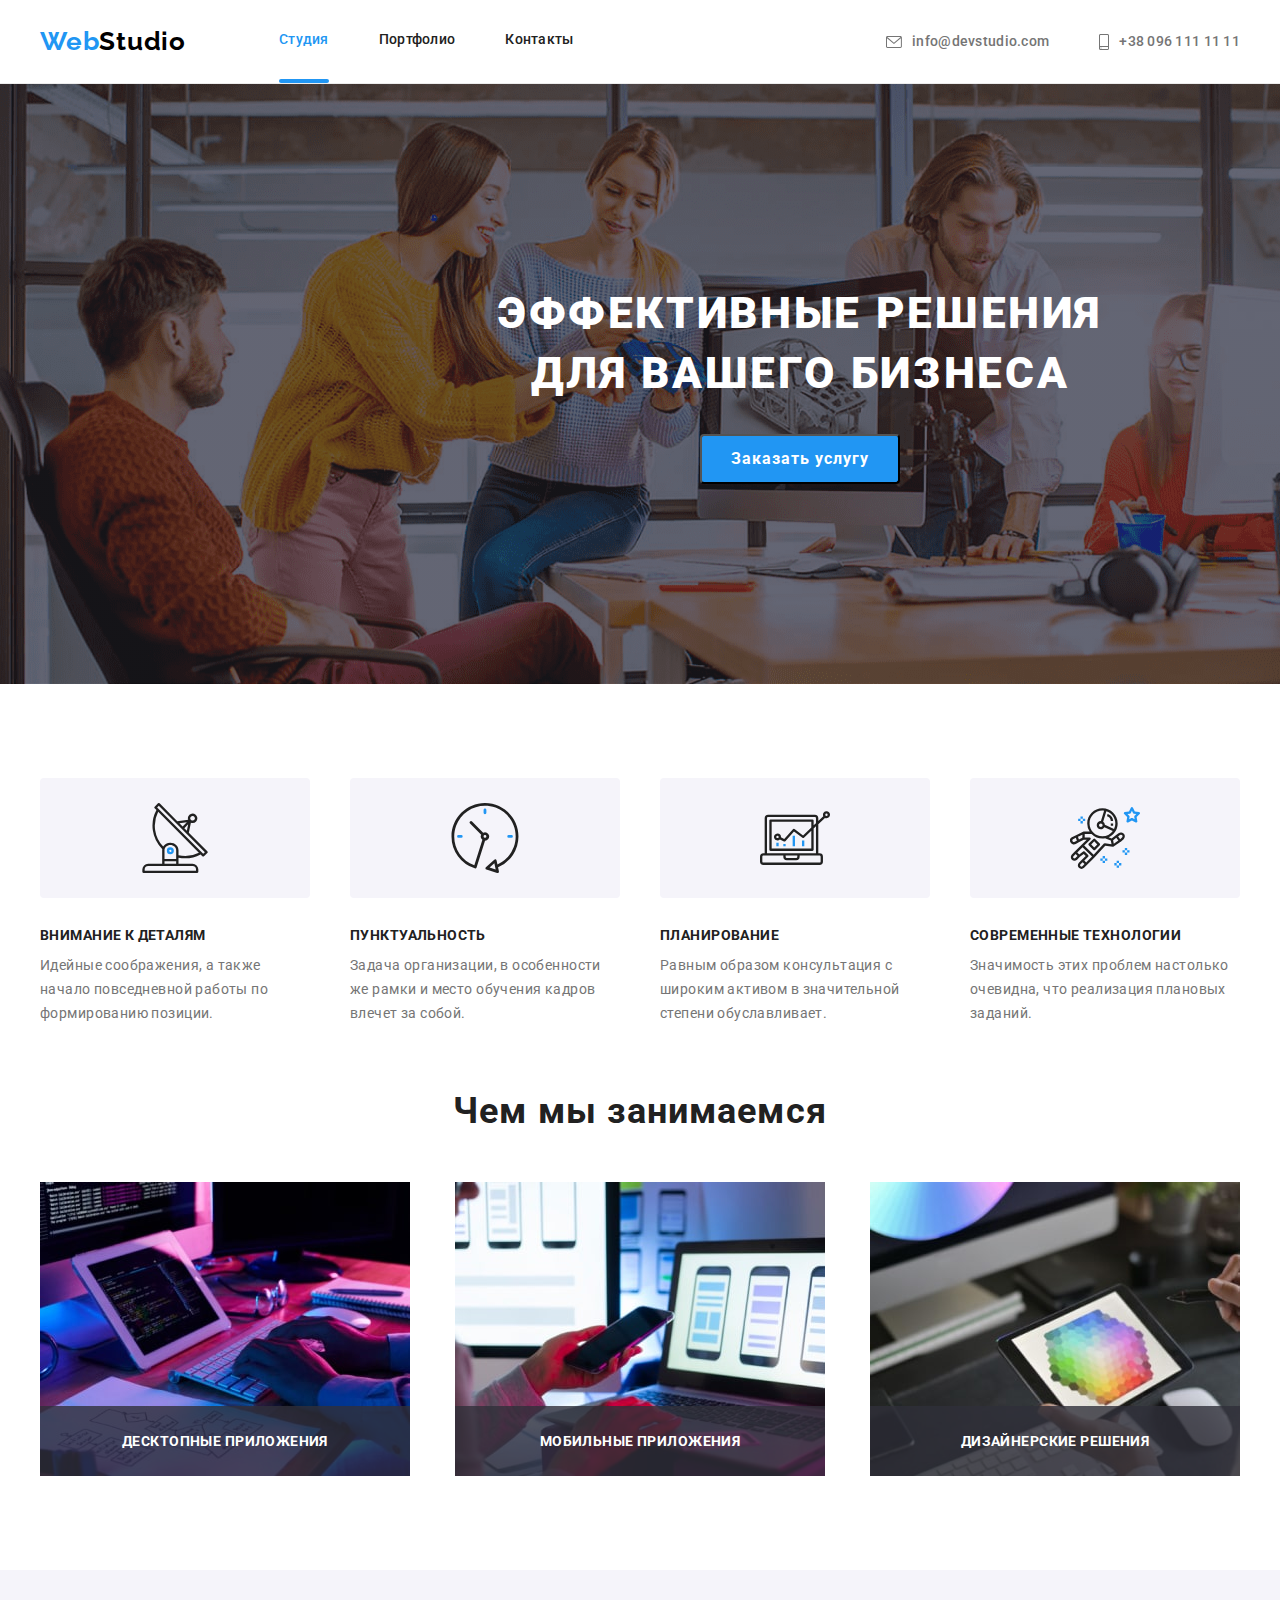
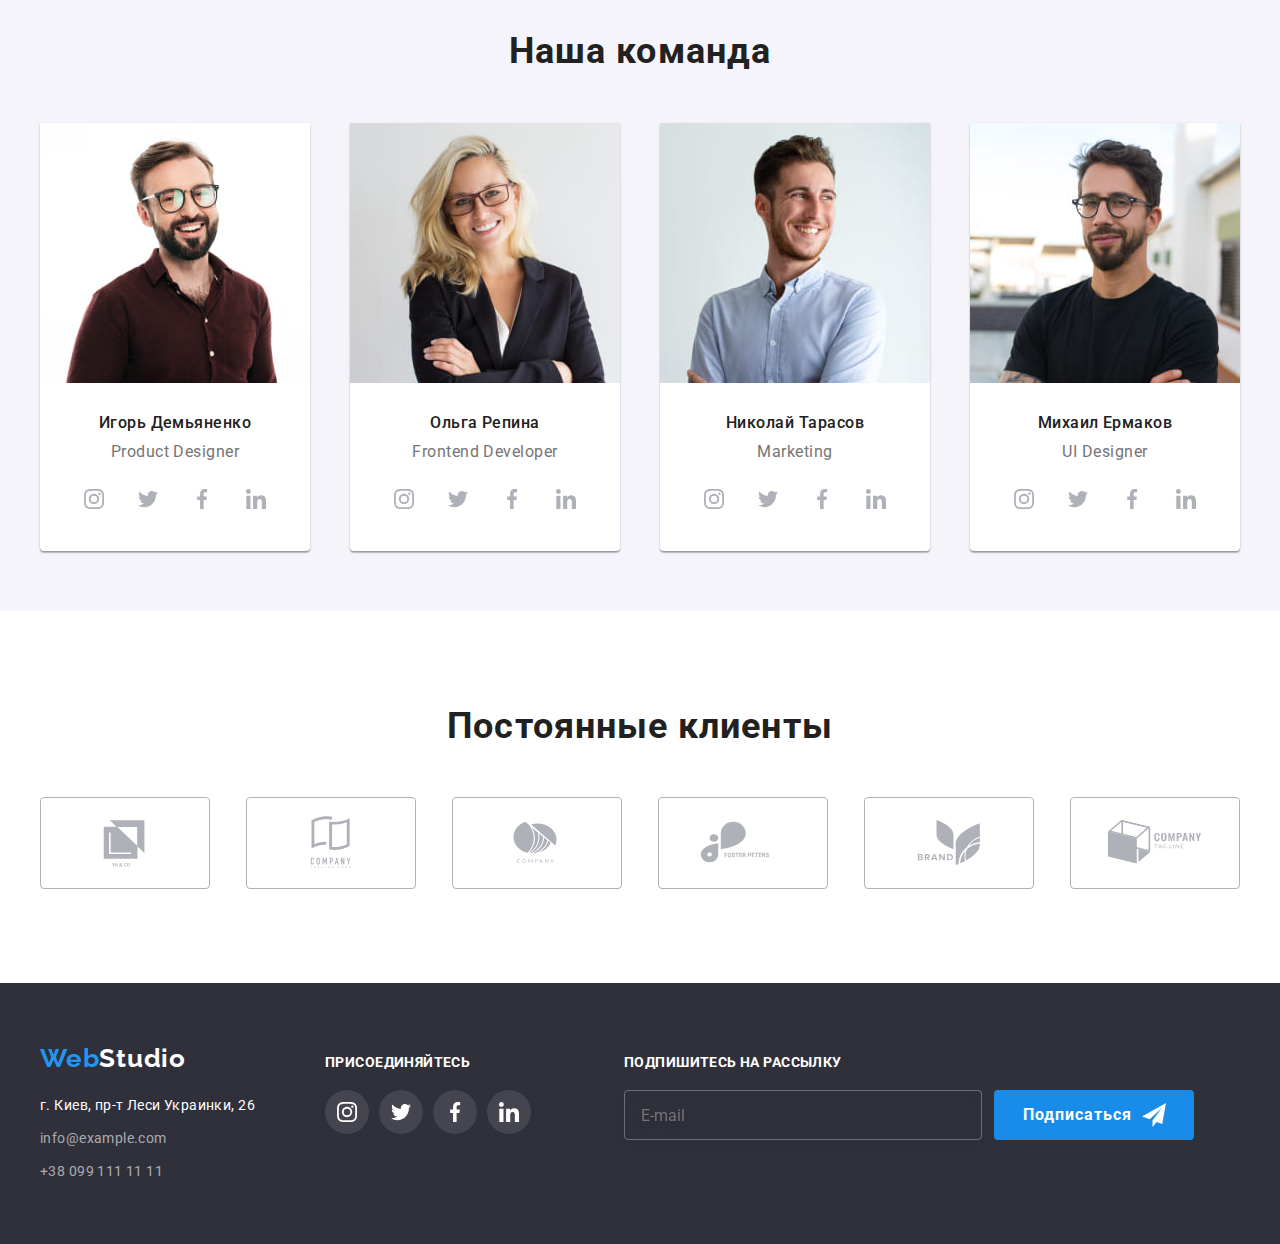
==== commit c2cab468: "bugs fixed" ====
--- a/index.html
+++ b/index.html
@@ -100,7 +100,7 @@
         </div>
     </header>
     <!--основная часть-->
-    <!-- <main> -->
+    <main>
     <!--герой-->
     <section class="hero">
         <div class="container">
@@ -154,22 +154,22 @@
             <h2 class="examples__header section-top-header">Чем мы занимаемся</h2>
             <ul class="examples__list list">
                 <li class="examples__item">
-                    <img srcset="./images/examples/example1.png 1x, ./images/examples/example1@2.png 2x"
-                        src="./images/examples/example1.png" alt="пример работы 1" width="370" height="294">
+                    <img srcset="./images/examples/example1.jpg 1x, ./images/examples/example1@2.jpg 2x"
+                        src="./images/examples/example1.jpg" alt="пример работы 1" width="370" height="294">
                     <div class="examples__text-wrap">
                         <h3 class="examples__text">Десктопные приложения</h3>
                     </div>
                 </li>
                 <li class="examples__item"><img
-                        srcset="./images/examples/example2.png 1x, ./images/examples/example2@2.png 2x"
-                        src="./images/examples/example2.png" alt="пример работы 2" width="370" height="294">
+                        srcset="./images/examples/example2.jpg 1x, ./images/examples/example2@2.jpg 2x"
+                        src="./images/examples/example2.jpg" alt="пример работы 2" width="370" height="294">
                     <div class="examples__text-wrap">
                         <h3 class="examples__text">Мобильные приложения</h3>
                     </div>
                 </li>
                 <li class="examples__item"><img
-                        srcset="./images/examples/example3.png 1x, ./images/examples/example3@2.png 2x"
-                        src="./images/examples/example3.png" alt="пример работы 3" width="370" height="294">
+                        srcset="./images/examples/example3.jpg 1x, ./images/examples/example3@2.jpg 2x"
+                        src="./images/examples/example3.jpg" alt="пример работы 3" width="370" height="294">
                     <div class="examples__text-wrap">
                         <h3 class="examples__text">Дизайнерские решения</h3>
                     </div>
@@ -355,7 +355,7 @@
             </ul>
         </div>
     </section>
-    <!-- </main> -->
+    </main>
     <!--подвал-->
     <footer class="footer">
         <div class="container footer__container">
--- a/css/main.min.css
+++ b/css/main.min.css
@@ -1 +1 @@
-:root{--main-color: #2196F3;--secondary-color: #000;--third-color: #757575;--main-font: "roboto", sans-serif;--secondary-font: "Raleway", sans-serif}.visually-hidden{position:absolute;width:1px;height:1px;margin:-1px;border:0;padding:0;white-space:nowrap;clip-path:inset(100%);clip:rect(0 0 0 0);overflow:hidden}body{font-family:var(--main-font);color:#212121}h1,h2,h3,h4,h5,h6,p{margin-top:0;margin-bottom:0}ul,ol{margin-top:0;margin-bottom:0;padding-left:0}img{display:block}.link{text-decoration:none}.list{list-style:none}.address{font-style:normal}@media screen and (max-width: 767px){.mobile-menu-btn__open{border:0px;background-color:rgba(0,0,0,0)}.mobile-menu-btn__icon{transition:fill 250ms cubic-bezier(0.4, 0, 0.2, 1)}.mobile-menu-btn__open:hover .mobile-menu-btn__icon,.mobile-menu-btn__open:focus .mobile-menu-btn__icon{fill:var(--main-color)}}@media screen and (min-width: 768px){.mobile-menu-btn__open{display:none}}@media screen and (max-width: 767px){.mobile-menu{position:fixed;left:0;top:0;width:100%;height:100%;background-color:#fff;opacity:0;visibility:hidden;pointer-events:none;transition:opacity 250ms cubic-bezier(0.4, 0, 0.2, 1),visibility 250ms cubic-bezier(0.4, 0, 0.2, 1)}.mobile-menu.is-open{opacity:1;visibility:visible;pointer-events:auto}.mobile-menu__container{position:relative;padding-top:48px;padding-bottom:48px;padding-left:40px;height:100%}.mobile-menu__close-btn{position:absolute;top:10px;right:15px;background-color:rgba(0,0,0,0);border:none;padding:0;line-height:0}.mobile-menu__close-icon{transition:fill 250ms cubic-bezier(0.4, 0, 0.2, 1)}.mobile-menu__close-btn:hover .mobile-menu__close-icon,.mobile-menu__close-btn:focus .mobile-menu__close-icon{fill:var(--main-color)}.mobile-menu__wrap{height:100%;display:flex;flex-direction:column;justify-content:space-between}.mobile-menu__navigation-link{font-weight:500;font-size:40px;line-height:1.15;text-align:center;letter-spacing:.02em;color:#212121}.current{color:var(--main-color)}.mobile-menu__navigation-item:not(:last-child){margin-bottom:32px}.mobile-menu__contact-list{margin-bottom:64px}.mobile-menu__contact-link-tel{font-weight:500;font-size:34px;line-height:1.17;letter-spacing:.02em;color:#2196f3}.mobile-menu__contact-link-mail{font-weight:500;font-size:24px;line-height:1.16;letter-spacing:.02em;color:#757575}.mobile-menu__contact-item:not(:first-child){margin-top:32px}.mobile-menu__socials{display:flex;flex-direction:row}.mobile-menu__socials-item:not(:last-child){margin-right:10px}.mobile-menu__socials-item:not(:last-child)::after{content:"";border:1px solid rgba(33,33,33,.2);transform:rotate(90deg)}.mobile-menu__socials-link{font-weight:500;font-size:18px;line-height:1.22;letter-spacing:.02em;color:#2196f3;padding-right:10px}}@media screen and (max-width: 479px){.mobile-menu__socials-link{font-size:14px}.mobile-menu__contact-link-tel{font-size:28px}}@media screen and (min-width: 768px){.mobile-menu{display:none}}.container{width:100%;padding-left:15px;padding-right:15px}@media screen and (min-width: 480px){.container{width:450px;margin:0 auto;padding-left:0;padding-right:0}}@media screen and (min-width: 768px){.container{width:738px}}@media screen and (min-width: 1200px){.container{width:1200px}}.section{padding-top:60px;padding-bottom:60px}.section-top-header{font-weight:700;font-size:28px;line-height:1.18;text-align:center;letter-spacing:.03em;color:#212121}@media screen and (min-width: 1200px){.section{padding-top:94px;padding-bottom:94px}.section-top-header{font-size:36px}}.section-header{letter-spacing:.03em;color:#212121}.section-description{letter-spacing:.03em;color:var(--third-color)}.logo{font-family:var(--secondary-font);font-weight:700;font-size:24px;line-height:1.16;letter-spacing:.03em;color:var(--main-color)}.logo__half-top{color:var(--secondary-color)}.logo__bot{display:block;margin-bottom:20px;text-align:center}.logo__half-bot{color:#fff}@media screen and (max-width: 767px){.logo__top{padding-top:16px;padding-bottom:16px}}@media screen and (min-width: 768px){.logo__top{padding-top:26px;padding-bottom:26px;margin-right:88px}}@media screen and (min-width: 1200px){.logo__top{margin-right:93px}.logo{font-size:26px;line-height:1.2}}.socials{display:flex;justify-content:center}.social__team{margin-top:16px}.socials__item{display:flex}.socials__item:not(:last-child){margin-right:10px}.social__link{display:flex;height:44px;width:44px;border-radius:50%;justify-content:center;align-items:center;transition:background-color 250ms cubic-bezier(0.4, 0, 0.2, 1)}.social__link:hover,.social__link:focus{background-color:var(--main-color)}.social__link-footer{background:rgba(255,255,255,.1)}.social__icon{fill:#afb1b8;transition:fill 250ms cubic-bezier(0.4, 0, 0.2, 1)}.social__link:hover .social__icon,.social__link:focus .social__icon{fill:#fff}.social__icon-bot{fill:#fff}.modal{position:absolute;top:50%;left:50%;transform:translate(-50%, -50%);min-height:580px;background:#fff;box-shadow:0px 1px 3px rgba(0,0,0,.12),0px 1px 1px rgba(0,0,0,.14),0px 2px 1px rgba(0,0,0,.2);border-radius:4px}.modal__close-btn{position:absolute;top:8px;right:8px;display:flex;align-items:center;justify-content:center;width:30px;height:30px;background:#fff;border:1px solid rgba(0,0,0,.1);border-radius:50%;cursor:pointer;padding:0;transition:fill 250ms cubic-bezier(0.4, 0, 0.2, 1)}.modal__close-btn:hover,.modal__close-btn:focus{fill:#2196f3}.modal__form-wrap{display:flex;flex-direction:column;padding:40px}.modal__form-toaction{font-weight:700;font-size:20px;line-height:1.15;text-align:center;letter-spacing:.03em;color:#212121;margin-bottom:12px}.modal__form-input{font-size:12px;line-height:14px;letter-spacing:.01em;color:#757575;display:block}.modal__input-wrap{position:relative;margin-bottom:10px}.modal__form-icon{position:absolute;top:50%;left:12px;transform:translateY(-50%);fill:#212121;transition:fill 250ms cubic-bezier(0.4, 0, 0.2, 1)}.modal__form-field:focus+.modal__form-icon{fill:#2196f3}.modal__form-field{width:100%;margin-top:4px;border:1px solid rgba(33,33,33,.2);border-radius:4px;height:40px;padding-left:42px;outline:none;transition:border 250ms cubic-bezier(0.4, 0, 0.2, 1)}.modal__form-field:focus{border:1px solid #2196f3}.modal__form-comment{width:100%;margin-top:4px;margin-bottom:20px;height:120px;resize:none;border:1px solid rgba(33,33,33,.2);border-radius:4px;padding:12px 16px;font-size:14px;line-height:1.15;letter-spacing:.01em;outline:none;transition:border 250ms cubic-bezier(0.4, 0, 0.2, 1)}.modal__form-comment:focus{border:1px solid #2196f3}.modal__form-checkbox-wrap{position:relative;margin-left:0}.modal__aggreement-label{display:flex;align-items:center;font-size:12px;line-height:1.16;letter-spacing:.03em;color:#757575;margin-left:23px}.modal__aggreement-label::before{left:0;position:absolute;display:block;cursor:pointer;width:16px;height:16px;content:"";background-image:url(../images/box.svg);transition:outline 250ms cubic-bezier(0.4, 0, 0.2, 1),background-image 250ms cubic-bezier(0.4, 0, 0.2, 1)}.modal__form-checkbox:checked+.modal__aggreement-label::before{background-image:url(../images/check.svg)}.modal__form-checkbox:hover+.modal__aggreement-label::before,.modal__form-checkbox:focus+.modal__aggreement-label::before{outline:2px solid #2196f3}.modal__aggreement-link{font-size:12px;line-height:1.16;letter-spacing:.03em;text-decoration-line:underline;color:#2196f3}.modal__submit-btn{display:block;margin-left:auto;margin-right:auto;margin-top:30px;padding:10px 55px;background:#188ce8;border-radius:4px;border:0px;cursor:pointer;font-weight:700;font-size:16px;line-height:188%;display:flex;align-items:center;text-align:center;letter-spacing:.06em;color:#fff;box-shadow:0px 4px 4px rgba(0,0,0,.15);transition:background 250ms cubic-bezier(0.4, 0, 0.2, 1)}.modal__submit-btn:hover,.modal__submit-btn:focus{background:#2196f3}@media screen and (min-width: 480px)and (max-width: 1199px){.modal{width:450px}}@media screen and (min-width: 1200px){.modal{width:528px}.modal__form-checkbox-wrap{position:relative;margin-left:13px}.modal__aggreement-label{font-size:14px;line-height:171%}.modal__aggreement-link{font-size:14px;line-height:1.71}}.backdrop{position:fixed;top:0;left:0;bottom:0;right:0;background:rgba(0,0,0,.2);transition:opacity 250ms cubic-bezier(0.4, 0, 0.2, 1),visibility 250ms cubic-bezier(0.4, 0, 0.2, 1)}.backdrop.is-hidden{opacity:0;visibility:hidden;pointer-events:none}.navigation{display:flex}@media screen and (max-width: 767px){.navigation-pages{display:none}}@media screen and (min-width: 768px){.navigation-pages{display:flex}.navigation-pages__item{display:flex}.navigation-pages__item:not(:last-child){margin-right:50px}.navigation-pages__link{position:relative;font-weight:500;font-size:14px;line-height:1.14;letter-spacing:.02em;color:#212121;padding-top:32px;padding-bottom:32px;align-items:center;transition:color 250ms cubic-bezier(0.4, 0, 0.2, 1)}.navigation-pages__link:hover,.navigation-pages__link:focus{color:var(--main-color)}.navigation-pages__current{color:var(--main-color)}.navigation-pages__current::after{position:absolute;left:0;bottom:0;display:inline-block;content:"";height:4px;border-radius:2px;width:100%;background-color:var(--main-color)}}@media screen and (max-width: 767px){.contacts{display:none}}@media screen and (min-width: 768px){.contacts{display:block}.contacts__link{display:flex;font-weight:500;line-height:1.14;letter-spacing:.02em;color:var(--third-color);align-items:center;transition:color 250ms cubic-bezier(0.4, 0, 0.2, 1)}.contacts__link:hover,.contacts__link:focus{color:var(--main-color)}.contacts__icon{fill:var(--third-color);transition:fill 250ms cubic-bezier(0.4, 0, 0.2, 1)}.contacts__link:hover .contacts__icon,.contacts__link:focus .contacts__icon{fill:var(--main-color)}}@media screen and (min-width: 768px)and (max-width: 1199px){.contacts__item:not(:first-child){margin-top:10px}.contacts__link{font-size:12px}.contacts__icon{margin-right:8px}.contacts__icon-1{width:14px;height:10px}.contacts__icon-2{width:10px;height:14px}}@media screen and (min-width: 1200px){.contacts{display:flex}.contacts__item:not(:first-child){margin-left:50px}.contacts__link{font-size:14px}.contacts__icon{margin-right:10px}}.main-header{background-color:#fff;border-bottom:1px solid #ececec;margin-top:0;margin-bottom:0}.main-header__container{display:flex;justify-content:space-between;align-items:center}.hero{background:#2f303a;background-color:#c4c4c4;background-image:linear-gradient(rgba(47, 48, 58, 0.4), rgba(47, 48, 58, 0.4)),url(../../images/hero/hero-background-mobile.png);width:100%;background-repeat:no-repeat;background-position:center;justify-content:center;margin-left:auto;margin-right:auto;padding-top:118px;padding-bottom:118px}.hero__header{font-weight:900;font-size:26px;line-height:1.62;text-align:center;letter-spacing:.06em;text-transform:uppercase;color:#fff;margin-left:auto;margin-right:auto}.hero__btn{font-weight:700;font-size:16px;line-height:30px;display:flex;text-align:center;letter-spacing:.06em;color:#fff;width:200px;height:50px;background:var(--main-color);border-radius:4px;cursor:pointer;margin-left:auto;margin-right:auto;margin-top:30px;justify-content:center;align-items:center;transition:background 250ms cubic-bezier(0.4, 0, 0.2, 1),box-shadow 250ms cubic-bezier(0.4, 0, 0.2, 1)}.hero__btn:hover,.hero__btn:focus{background:#188ce8;box-shadow:0px 4px 4px rgba(0,0,0,.15)}@media screen and (max-width: 479px){.hero__header{font-size:20px}}@media screen and (min-width: 480px)and (max-width: 767px)and (min-resolution: 1dppx){.hero{background-image:linear-gradient(rgba(47, 48, 58, 0.4), rgba(47, 48, 58, 0.4)),url(../../images/hero/hero-background-mobile.png);background-size:480px;width:480px}.hero__header{width:360px}}@media screen and (min-width: 480px)and (max-width: 767px)and (min-resolution: 2dppx){.hero{background-image:linear-gradient(rgba(47, 48, 58, 0.4), rgba(47, 48, 58, 0.4)),url(../../images/hero/hero-background-mobile@2.png);background-size:480px;width:480px}.hero__header{width:360px}}@media screen and (min-width: 768px)and (max-width: 1199px)and (min-resolution: 1dppx){.hero{background-image:linear-gradient(rgba(47, 48, 58, 0.4), rgba(47, 48, 58, 0.4)),url(../../images/hero/hero-background-tablet.png);background-size:768px;width:768px}.hero__header{width:360px}}@media screen and (min-width: 768px)and (max-width: 1199px)and (min-resolution: 2dppx){.hero{background-image:linear-gradient(rgba(47, 48, 58, 0.4), rgba(47, 48, 58, 0.4)),url(../../images/hero/hero-background-tablet@2.png);background-size:768px;width:768px}.hero__header{width:360px}}@media screen and (min-width: 1200px)and (min-resolution: 1dppx){.hero{background-image:linear-gradient(rgba(47, 48, 58, 0.4), rgba(47, 48, 58, 0.4)),url(../../images/hero/hero-background-desktop.png);background-size:1600px;width:1600px;padding-top:200px;padding-bottom:200px}.hero__header{width:696px;font-size:44px;line-height:1.36;letter-spacing:.06em}}@media screen and (min-width: 1200px)and (min-resolution: 2dppx){.hero{background-image:linear-gradient(rgba(47, 48, 58, 0.4), rgba(47, 48, 58, 0.4)),url(../../images/hero/hero-background-desktop@2.png);background-size:1600px;width:1600px;padding-top:200px;padding-bottom:200px}.hero__header{width:696px;font-size:44px;line-height:1.36;letter-spacing:.06em}}.advantages__item{width:100%}.advantages__header{font-weight:700;text-transform:uppercase;font-size:14px;line-height:1.14;width:270px;margin-bottom:10px}.advantages__icons-wrap{height:120px;align-items:center;background:#f5f4fa;border-radius:4px;display:flex;justify-content:center;margin-bottom:30px}.advantages__text{font-size:14px;line-height:1.71}@media screen and (max-width: 767px){.advantages__header{text-align:center;margin-left:auto;margin-right:auto}.advantages__item{margin-bottom:30px}}@media screen and (min-width: 768px)and (max-width: 1199px){.advantages__item{margin-bottom:30px;width:354px}.advantages__list{display:flex;justify-content:space-between;flex-wrap:wrap}}@media screen and (min-width: 1200px){.advantages__list{display:flex;justify-content:space-between}.advantages__item{width:270px}}@media screen and (min-width: 1200px){.examples{padding-bottom:94px}.examples__list{display:flex;justify-content:space-between;margin-top:50px}.examples__item{position:relative}.examples__text-wrap{position:absolute;bottom:0;display:flex;justify-content:center;align-items:center;width:370px;height:70px;background:rgba(47,48,58,.8)}.examples__text{display:block;font-weight:700;font-size:14px;line-height:16px;text-align:center;letter-spacing:.03em;text-transform:uppercase;color:#fff}}@media screen and (max-width: 1199px){.examples{display:none}}.team{background:#f5f4fa;padding-top:60px;padding-bottom:30px}@media screen and (min-width: 1200px){.section{padding-top:94px;padding-bottom:64px}}.team__unit-photo{width:100%;height:100%}.team__list{display:flex;justify-content:space-between;margin-top:50px;flex-wrap:wrap}@media screen and (min-width: 480px)and (max-width: 767px){.team__unit-photo{width:450px;height:460px}}@media screen and (min-width: 768px)and (max-width: 1199px){.team__unit-photo{width:354px;height:374px}}@media screen and (min-width: 1200px){.team__unit-photo{width:270px;height:260px}}.team__unit{background-color:#fff;box-shadow:0px 1px 3px rgba(0,0,0,.12),0px 1px 1px rgba(0,0,0,.14),0px 2px 1px rgba(0,0,0,.2);border-radius:0px 0px 4px 4px;margin-bottom:30px}.team__unit-info{padding:30px 10px 30px 10px}.team__unit-name{font-weight:500;font-size:16px;line-height:1.19;text-align:center;margin-bottom:10px}.team__unit-title{font-size:16px;line-height:1.19;text-align:center}.clients{padding-top:60px;padding-bottom:30px}@media screen and (min-width: 1200px){.clients{padding-top:94px;padding-bottom:64px}}.clients__list{margin-top:50px;display:flex;flex-direction:row;flex-wrap:wrap;justify-content:space-between;align-content:space-between}.clients__link{height:92px;border:1px solid #afb1b8;border-radius:4px;display:flex;justify-content:center;align-items:center;transition:border 250ms cubic-bezier(0.4, 0, 0.2, 1)}.clients__link:hover,.clients__link:focus{border:1px solid var(--main-color)}.clients__unit{margin-bottom:30px}@media screen and (max-width: 767px){.clients__link{width:210px}}@media screen and (min-width: 768px)and (max-width: 1199px){.clients__link{width:226px}}@media screen and (min-width: 1200px){.clients__link{width:170px}}.clients__icon{fill:#afb1b8;transition:fill 250ms cubic-bezier(0.4, 0, 0.2, 1)}.clients__link:hover .clients__icon,.clients__link:focus .clients__icon{fill:var(--main-color)}.portfolio__filter-list{display:flex;justify-content:center;margin-bottom:50px}.portfolio__filter-item:not(:last-child){margin-right:8px}.portfolio__filter-btn{font-weight:500;font-size:16px;line-height:1.62;text-align:center;letter-spacing:.03em;color:#212121;background:#f5f4fa;border-radius:4px;cursor:pointer;padding:6px 22px;border-width:0px;transition:background 250ms cubic-bezier(0.4, 0, 0.2, 1),color 250ms cubic-bezier(0.4, 0, 0.2, 1),box-shadow 250ms cubic-bezier(0.4, 0, 0.2, 1)}.portfolio__filter-btn:hover,.portfolio__filter-btn:focus{background:var(--main-color);color:#fff;box-shadow:0px 3px 1px rgba(0,0,0,.1),0px 1px 2px rgba(0,0,0,.08),0px 2px 2px rgba(0,0,0,.12)}.portfolio__examples-list{display:flex;flex-wrap:wrap;justify-content:space-between}.portfolio__example-name{font-weight:700;font-size:18px;line-height:2;letter-spacing:.06em;margin-bottom:4px}.portfolio__img{display:block}.portfolio__example-description{font-size:16px;line-height:1.87}.portfolio__example-text{padding:20px 24px;border:#eee solid 1px;border-top:none}.portfolio__example:nth-child(-n+6){margin-bottom:30px}.portfolio__link{position:relative;display:block;transition:box-shadow 250ms cubic-bezier(0.4, 0, 0.2, 1)}.portfolio__link:hover,.portfolio__link:focus{box-shadow:0px 1px 1px rgba(0,0,0,.12),0px 4px 4px rgba(0,0,0,.06),1px 4px 6px rgba(0,0,0,.16)}.portfolio__example-overlay-wrap{top:0;width:370px;height:294px;position:absolute;overflow:hidden}.portfolio__example-overlay{top:0;position:absolute;visibility:hidden;display:flex;justify-content:center;align-items:center;padding-left:24px;padding-right:24px;width:100%;height:100%;background:rgba(33,150,243,.9);transform:translate(0, 100%);transition:transform 250ms cubic-bezier(0.4, 0, 0.2, 1),visibility 250ms cubic-bezier(0.4, 0, 0.2, 1)}.portfolio__link:hover .portfolio__example-overlay,.portfolio__link:focus .portfolio__example-overlay{visibility:visible;transform:translate(0, 0)}.portfolio__example-overlay-text{font-weight:400;font-size:18px;line-height:156%;letter-spacing:.03em;color:#fff}.footer{background:#2f303a;padding-top:60px;padding-bottom:60px}.contacts-bot__link{font-size:14px;line-height:1.71;letter-spacing:.03em;color:rgba(255,255,255,.6);transition:color 250ms cubic-bezier(0.4, 0, 0.2, 1)}.contacts-bot__link:hover,.contacts-bot__link:focus{color:var(--main-color)}.contacts-bot__item{display:flex;flex-direction:column}.contacts-bot__item:not(:last-child){margin-bottom:9px}.contacts-bot__map{color:#fff}.footer__socials-header{font-weight:700;font-size:14px;line-height:16px;letter-spacing:.03em;text-transform:uppercase;color:#fff;margin-bottom:20px}.subscribe__input{width:100%;height:50px;border:1px solid rgba(255,255,255,.3);filter:drop-shadow(0px 4px 4px rgba(0, 0, 0, 0.15));border-radius:4px;margin:0;background:rgba(0,0,0,0);padding:15px 16px;color:#fff}.subscribe__btn{display:flex;align-items:center;margin-left:auto;margin-right:auto;width:200px;height:50px;background:#188ce8;border-radius:4px;border:0px;font-weight:700;font-size:16px;line-height:188%;letter-spacing:.06em;color:#fff;padding-left:29px;cursor:pointer;transition:background 250ms cubic-bezier(0.4, 0, 0.2, 1),box-shadow 250ms cubic-bezier(0.4, 0, 0.2, 1)}.subscribe__btn:hover,.subscribe__btn:focus{background:#2196f3;box-shadow:0px 4px 4px rgba(0,0,0,.15)}.subscribe__icon{fill:#fff;margin-left:10px}@media screen and (max-width: 767px){.footer__subscribe{margin-top:60px}}@media screen and (max-width: 1199px){.footer__contacts{margin-bottom:60px}.footer__contacts{text-align:center}.footer__socials-header{text-align:center}.subscribe__btn{margin-top:20px}}@media screen and (min-width: 768px)and (max-width: 1199px){.footer__container{display:flex;align-items:baseline;flex-wrap:wrap;justify-content:space-around}.footer__contacts{margin-right:165px}.subscribe__input{width:450px}}@media screen and (min-width: 1200px){.footer{display:flex;justify-content:left}.footer__container{display:flex;align-items:baseline}.footer__contacts{margin-right:70px}.contacts-bot__item{display:flex;flex-direction:column}.contacts-bot__item:not(:last-child){margin-bottom:9px}.footer__subscribe{margin-left:93px}.subscribe{display:flex;align-items:center}.subscribe__input{width:358px}.subscribe__btn{margin-left:12px}}/*# sourceMappingURL=main.min.css.map */+:root{--main-color: #2196F3;--secondary-color: #000;--third-color: #757575;--main-font: "roboto", sans-serif;--secondary-font: "Raleway", sans-serif}.visually-hidden{position:absolute;width:1px;height:1px;margin:-1px;border:0;padding:0;white-space:nowrap;clip-path:inset(100%);clip:rect(0 0 0 0);overflow:hidden}body{font-family:var(--main-font);color:#212121}h1,h2,h3,h4,h5,h6,p{margin-top:0;margin-bottom:0}ul,ol{margin-top:0;margin-bottom:0;padding-left:0}img{display:block}.link{text-decoration:none}.list{list-style:none}.address{font-style:normal}@media screen and (max-width: 767px){.mobile-menu-btn__open{border:0px;background-color:rgba(0,0,0,0)}.mobile-menu-btn__icon{transition:fill 250ms cubic-bezier(0.4, 0, 0.2, 1)}.mobile-menu-btn__open:hover .mobile-menu-btn__icon,.mobile-menu-btn__open:focus .mobile-menu-btn__icon{fill:var(--main-color)}}@media screen and (min-width: 768px){.mobile-menu-btn__open{display:none}}@media screen and (max-width: 767px){.mobile-menu{position:fixed;z-index:4;left:0;top:0;width:100%;height:100%;background-color:#fff;opacity:0;visibility:hidden;pointer-events:none;transition:opacity 250ms cubic-bezier(0.4, 0, 0.2, 1),visibility 250ms cubic-bezier(0.4, 0, 0.2, 1)}.mobile-menu.is-open{opacity:1;visibility:visible;pointer-events:auto}.mobile-menu__container{position:relative;padding-top:48px;padding-bottom:48px;padding-left:40px;height:100%}.mobile-menu__close-btn{position:absolute;top:10px;right:15px;background-color:rgba(0,0,0,0);border:none;padding:0;line-height:0}.mobile-menu__close-icon{transition:fill 250ms cubic-bezier(0.4, 0, 0.2, 1)}.mobile-menu__close-btn:hover .mobile-menu__close-icon,.mobile-menu__close-btn:focus .mobile-menu__close-icon{fill:var(--main-color)}.mobile-menu__wrap{height:100%;display:flex;flex-direction:column;justify-content:space-between}.mobile-menu__navigation-link{font-weight:500;font-size:40px;line-height:1.15;text-align:center;letter-spacing:.02em;color:#212121;transition:color 250ms cubic-bezier(0.4, 0, 0.2, 1)}.mobile-menu__navigation-link:hover,.mobile-menu__navigation-link:focus{color:var(--main-color)}.current{color:var(--main-color)}.mobile-menu__navigation-item:not(:last-child){margin-bottom:32px}.mobile-menu__contact-list{margin-bottom:64px}.mobile-menu__contact-link-tel{font-weight:500;font-size:34px;line-height:1.17;letter-spacing:.02em;color:#2196f3;transition:color 250ms cubic-bezier(0.4, 0, 0.2, 1)}.mobile-menu__contact-link-tel:hover,.mobile-menu__contact-link-tel:focus{color:var(--main-color)}.mobile-menu__contact-link-mail{font-weight:500;font-size:24px;line-height:1.16;letter-spacing:.02em;color:#757575;transition:color 250ms cubic-bezier(0.4, 0, 0.2, 1)}.mobile-menu__contact-link-mail:hover,.mobile-menu__contact-link-mail:focus{color:var(--main-color)}.mobile-menu__contact-item:not(:first-child){margin-top:32px}.mobile-menu__socials{display:flex;flex-direction:row}.mobile-menu__socials-item:not(:last-child){margin-right:10px}.mobile-menu__socials-item:not(:last-child)::after{content:"";border:1px solid rgba(33,33,33,.2);transform:rotate(90deg)}.mobile-menu__socials-link{font-weight:500;font-size:18px;line-height:1.22;letter-spacing:.02em;color:#2196f3;padding-right:10px}}@media screen and (max-width: 479px){.mobile-menu__socials-link{font-size:14px}.mobile-menu__contact-link-tel{font-size:28px}}@media screen and (min-width: 768px){.mobile-menu{display:none}}.container{width:100%;padding-left:15px;padding-right:15px}@media screen and (min-width: 480px){.container{width:450px;margin:0 auto;padding-left:0;padding-right:0}}@media screen and (min-width: 768px){.container{width:738px}}@media screen and (min-width: 1200px){.container{width:1200px}}.section{padding-top:60px;padding-bottom:60px}.section-top-header{font-weight:700;font-size:28px;line-height:1.18;text-align:center;letter-spacing:.03em;color:#212121}@media screen and (min-width: 1200px){.section{padding-top:94px;padding-bottom:94px}.section-top-header{font-size:36px}}.section-header{letter-spacing:.03em;color:#212121}.section-description{letter-spacing:.03em;color:var(--third-color)}.logo{font-family:var(--secondary-font);font-weight:700;font-size:24px;line-height:1.16;letter-spacing:.03em;color:var(--main-color)}.logo__half-top{color:var(--secondary-color)}.logo__bot{display:block;margin-bottom:20px;text-align:center}.logo__half-bot{color:#fff}@media screen and (max-width: 767px){.logo__top{padding-top:16px;padding-bottom:16px}}@media screen and (min-width: 768px){.logo__top{padding-top:26px;padding-bottom:26px;margin-right:88px}}@media screen and (min-width: 1200px){.logo__top{margin-right:93px}.logo{font-size:26px;line-height:1.2}.logo__bot{text-align:left}}.socials{display:flex;justify-content:center}.social__team{margin-top:16px}.socials__item{display:flex}.socials__item:not(:last-child){margin-right:10px}.social__link{display:flex;height:44px;width:44px;border-radius:50%;justify-content:center;align-items:center;transition:background-color 250ms cubic-bezier(0.4, 0, 0.2, 1)}.social__link:hover,.social__link:focus{background-color:var(--main-color)}.social__link-footer{background:rgba(255,255,255,.1)}.social__icon{fill:#afb1b8;transition:fill 250ms cubic-bezier(0.4, 0, 0.2, 1)}.social__link:hover .social__icon,.social__link:focus .social__icon{fill:#fff}.social__icon-bot{fill:#fff}.modal{z-index:6;position:absolute;top:50%;left:50%;transform:translate(-50%, -50%);width:100%;max-width:450px;background:#fff;box-shadow:0px 1px 3px rgba(0,0,0,.12),0px 1px 1px rgba(0,0,0,.14),0px 2px 1px rgba(0,0,0,.2);border-radius:4px}.modal__close-btn{position:absolute;top:8px;right:8px;display:flex;align-items:center;justify-content:center;width:30px;height:30px;background:#fff;border:1px solid rgba(0,0,0,.1);border-radius:50%;cursor:pointer;padding:0;transition:fill 250ms cubic-bezier(0.4, 0, 0.2, 1)}.modal__close-btn:hover,.modal__close-btn:focus{fill:#2196f3}.modal__form-wrap{display:flex;flex-direction:column;padding:40px}.modal__form-toaction{display:block;font-weight:700;font-size:20px;line-height:1.15;text-align:center;letter-spacing:.03em;color:#212121;margin-bottom:12px}.modal__form-input{display:block;font-size:12px;line-height:14px;letter-spacing:.01em;color:#757575;display:block}.modal__input-wrap{display:block;position:relative;margin-bottom:10px}.modal__form-icon{position:absolute;top:50%;left:12px;transform:translateY(-50%);fill:#212121;transition:fill 250ms cubic-bezier(0.4, 0, 0.2, 1)}.modal__form-field:focus+.modal__form-icon{fill:#2196f3}.modal__form-field{display:block;width:100%;margin-top:4px;border:1px solid rgba(33,33,33,.2);border-radius:4px;height:40px;padding-left:42px;outline:none;transition:border 250ms cubic-bezier(0.4, 0, 0.2, 1)}.modal__form-field:focus{border:1px solid #2196f3}.modal__form-comment{display:block;width:100%;margin-top:4px;margin-bottom:20px;height:120px;resize:none;border:1px solid rgba(33,33,33,.2);border-radius:4px;padding:12px 16px;font-size:14px;line-height:1.15;letter-spacing:.01em;outline:none;transition:border 250ms cubic-bezier(0.4, 0, 0.2, 1)}.modal__form-comment:focus{border:1px solid #2196f3}.modal__form-checkbox-wrap{position:relative;margin-left:0}.modal__aggreement-label{display:flex;align-items:center;font-size:12px;line-height:1.16;letter-spacing:.03em;color:#757575;margin-left:18px}.modal__aggreement-label::before{left:0;position:absolute;display:block;cursor:pointer;width:16px;height:16px;content:"";background-image:url(../images/box.svg);transition:outline 250ms cubic-bezier(0.4, 0, 0.2, 1),background-image 250ms cubic-bezier(0.4, 0, 0.2, 1)}.modal__form-checkbox:checked+.modal__aggreement-label::before{background-image:url(../images/check.svg)}.modal__form-checkbox:hover+.modal__aggreement-label::before,.modal__form-checkbox:focus+.modal__aggreement-label::before{outline:2px solid #2196f3}.modal__aggreement-link{font-size:12px;line-height:1.16;letter-spacing:.03em;text-decoration-line:underline;color:#2196f3}.modal__submit-btn{display:block;margin-left:auto;margin-right:auto;margin-top:30px;padding:10px 55px;background:#188ce8;border-radius:4px;border:0px;cursor:pointer;font-weight:700;font-size:16px;line-height:188%;display:flex;align-items:center;text-align:center;letter-spacing:.06em;color:#fff;box-shadow:0px 4px 4px rgba(0,0,0,.15);transition:background 250ms cubic-bezier(0.4, 0, 0.2, 1)}.modal__submit-btn:hover,.modal__submit-btn:focus{background:#2196f3}@media screen and (min-width: 480px)and (max-width: 1199px){.modal{max-width:450px}}@media screen and (min-width: 1200px){.modal{max-width:528px}.modal__form-checkbox-wrap{position:relative;margin-left:8px}.modal__aggreement-label{font-size:13px;line-height:171%}.modal__aggreement-link{font-size:13px;line-height:1.71}}@media screen and (max-height: 608px){.modal{height:100%;overflow-y:scroll}}.backdrop{position:fixed;z-index:5;top:0;left:0;bottom:0;right:0;background:rgba(0,0,0,.2);transition:opacity 250ms cubic-bezier(0.4, 0, 0.2, 1),visibility 250ms cubic-bezier(0.4, 0, 0.2, 1)}.backdrop.is-hidden{opacity:0;visibility:hidden;pointer-events:none}.navigation{display:flex}@media screen and (max-width: 767px){.navigation-pages{display:none}}@media screen and (min-width: 768px){.navigation-pages{display:flex}.navigation-pages__item{display:flex}.navigation-pages__item:not(:last-child){margin-right:50px}.navigation-pages__link{position:relative;font-weight:500;font-size:14px;line-height:1.14;letter-spacing:.02em;color:#212121;padding-top:32px;padding-bottom:32px;align-items:center;transition:color 250ms cubic-bezier(0.4, 0, 0.2, 1)}.navigation-pages__link:hover,.navigation-pages__link:focus{color:var(--main-color)}.navigation-pages__current{color:var(--main-color)}.navigation-pages__current::after{position:absolute;left:0;bottom:0;display:inline-block;content:"";height:4px;border-radius:2px;width:100%;background-color:var(--main-color)}}@media screen and (max-width: 767px){.contacts{display:none}}@media screen and (min-width: 768px){.contacts{display:block}.contacts__link{display:flex;font-weight:500;line-height:1.14;letter-spacing:.02em;color:var(--third-color);align-items:center;transition:color 250ms cubic-bezier(0.4, 0, 0.2, 1)}.contacts__link:hover,.contacts__link:focus{color:var(--main-color)}.contacts__icon{fill:var(--third-color);transition:fill 250ms cubic-bezier(0.4, 0, 0.2, 1)}.contacts__link:hover .contacts__icon,.contacts__link:focus .contacts__icon{fill:var(--main-color)}}@media screen and (min-width: 768px)and (max-width: 1199px){.contacts__item:not(:first-child){margin-top:10px}.contacts__link{font-size:12px}.contacts__icon{margin-right:8px}.contacts__icon-1{width:14px;height:10px}.contacts__icon-2{width:10px;height:14px}}@media screen and (min-width: 1200px){.contacts{display:flex}.contacts__item:not(:first-child){margin-left:50px}.contacts__link{font-size:14px}.contacts__icon{margin-right:10px}}.main-header{background-color:#fff;border-bottom:1px solid #ececec;margin-top:0;margin-bottom:0}.main-header__container{display:flex;justify-content:space-between;align-items:center}.hero{background:#2f303a;background-color:#c4c4c4;background-image:linear-gradient(rgba(47, 48, 58, 0.4), rgba(47, 48, 58, 0.4)),url(../images/hero/hero-background-mobile.png);width:100%;background-repeat:no-repeat;background-position:center;justify-content:center;margin-left:auto;margin-right:auto;padding-top:118px;padding-bottom:118px}.hero__header{font-weight:900;font-size:26px;line-height:1.62;text-align:center;letter-spacing:.06em;text-transform:uppercase;color:#fff;margin-left:auto;margin-right:auto}.hero__btn{font-weight:700;font-size:16px;line-height:30px;display:flex;text-align:center;letter-spacing:.06em;color:#fff;width:200px;height:50px;background:var(--main-color);border-radius:4px;cursor:pointer;margin-left:auto;margin-right:auto;margin-top:30px;justify-content:center;align-items:center;transition:background 250ms cubic-bezier(0.4, 0, 0.2, 1),box-shadow 250ms cubic-bezier(0.4, 0, 0.2, 1)}.hero__btn:hover,.hero__btn:focus{background:#188ce8;box-shadow:0px 4px 4px rgba(0,0,0,.15)}@media screen and (max-width: 479px){.hero__header{font-size:20px}}@media screen and (min-width: 480px)and (max-width: 767px){.hero{background-image:linear-gradient(rgba(47, 48, 58, 0.4), rgba(47, 48, 58, 0.4)),url(../images/hero/hero-background-mobile.png);background-size:480px}.hero__header{width:360px}}@media screen and (min-width: 480px)and (max-width: 767px)and (min-resolution: 2dppx),screen and (min-width: 480px)and (max-width: 767px)and (min-device-pixel-ratio: 2),screen and (min-width: 480px)and (max-width: 767px)and (min-resolution: 192dpi){.hero{background-image:linear-gradient(rgba(47, 48, 58, 0.4), rgba(47, 48, 58, 0.4)),url(../images/hero/hero-background-mobile@2.png)}}@media screen and (min-width: 768px)and (max-width: 1199px){.hero{background-image:linear-gradient(rgba(47, 48, 58, 0.4), rgba(47, 48, 58, 0.4)),url(../images/hero/hero-background-tablet.png);background-size:768px}.hero__header{width:360px}}@media screen and (min-width: 768px)and (max-width: 1199px)and (min-resolution: 2dppx),screen and (min-width: 768px)and (max-width: 1199px)and (min-device-pixel-ratio: 2),screen and (min-width: 768px)and (max-width: 1199px)and (min-resolution: 192dpi){.hero{background-image:linear-gradient(rgba(47, 48, 58, 0.4), rgba(47, 48, 58, 0.4)),url(../images/hero/hero-background-tablet@2.png)}}@media screen and (min-width: 1200px){.hero{background-image:linear-gradient(rgba(47, 48, 58, 0.4), rgba(47, 48, 58, 0.4)),url(../images/hero/hero-background-desktop.png);background-size:1600px;width:1600px;padding-top:200px;padding-bottom:200px}.hero__header{width:696px;font-size:44px;line-height:1.36;letter-spacing:.06em}}@media screen and (min-width: 1200px)and (min-resolution: 2dppx),screen and (min-width: 1200px)and (min-device-pixel-ratio: 2),screen and (min-width: 1200px)and (min-resolution: 192dpi){.hero{background-image:linear-gradient(rgba(47, 48, 58, 0.4), rgba(47, 48, 58, 0.4)),url(../images/hero/hero-background-desktop@2.png)}}.advantages__item{width:100%}.advantages__header{font-weight:700;text-transform:uppercase;font-size:14px;line-height:1.14;width:270px;margin-bottom:10px}.advantages__icons-wrap{height:120px;align-items:center;background:#f5f4fa;border-radius:4px;display:flex;justify-content:center;margin-bottom:30px}.advantages__text{font-size:14px;line-height:1.71}@media screen and (max-width: 767px){.advantages__header{text-align:center;margin-left:auto;margin-right:auto}.advantages__item{margin-bottom:30px}}@media screen and (min-width: 768px)and (max-width: 1199px){.advantages__item{margin-bottom:30px;width:354px}.advantages__list{display:flex;justify-content:space-between;flex-wrap:wrap}}@media screen and (min-width: 1200px){.advantages__list{display:flex;justify-content:space-between}.advantages__item{width:270px}}@media screen and (min-width: 1200px){.examples{padding-bottom:94px}.examples__list{display:flex;justify-content:space-between;margin-top:50px}.examples__item{position:relative}.examples__text-wrap{position:absolute;bottom:0;display:flex;justify-content:center;align-items:center;width:370px;height:70px;background:rgba(47,48,58,.8)}.examples__text{display:block;font-weight:700;font-size:14px;line-height:16px;text-align:center;letter-spacing:.03em;text-transform:uppercase;color:#fff}}@media screen and (max-width: 1199px){.examples{display:none}}.team{background:#f5f4fa;padding-top:60px;padding-bottom:30px}.team__unit-photo{width:100%;height:auto}.team__list{display:flex;justify-content:space-between;margin-top:50px;flex-wrap:wrap}.team__unit{background-color:#fff;box-shadow:0px 1px 3px rgba(0,0,0,.12),0px 1px 1px rgba(0,0,0,.14),0px 2px 1px rgba(0,0,0,.2);border-radius:0px 0px 4px 4px;margin-bottom:30px}.team__unit-info{padding:30px 10px 30px 10px}.team__unit-name{font-weight:500;font-size:16px;line-height:1.19;text-align:center;margin-bottom:10px}.team__unit-title{font-size:16px;line-height:1.19;text-align:center}@media screen and (min-width: 480px)and (max-width: 767px){.team__unit-photo{width:450px;height:460px}}@media screen and (min-width: 768px)and (max-width: 1199px){.team__unit-photo{width:354px;height:374px}}@media screen and (min-width: 1200px){.team__unit-photo{width:270px;height:260px}.section{padding-top:94px;padding-bottom:64px}}.clients{padding-top:60px;padding-bottom:30px}@media screen and (min-width: 1200px){.clients{padding-top:94px;padding-bottom:64px}}.clients__list{margin-top:50px;display:flex;flex-direction:row;flex-wrap:wrap;justify-content:space-between;align-content:space-between}.clients__link{height:92px;border:1px solid #afb1b8;border-radius:4px;display:flex;justify-content:center;align-items:center;transition:border 250ms cubic-bezier(0.4, 0, 0.2, 1)}.clients__link:hover,.clients__link:focus{border:1px solid var(--main-color)}.clients__unit{margin-bottom:30px}@media screen and (max-width: 479px){.clients__list{justify-content:center}}@media screen and (max-width: 480px){.clients__link{width:230px}}@media screen and (min-width: 480px)and (max-width: 767px){.clients__link{width:210px}}@media screen and (min-width: 768px)and (max-width: 1199px){.clients__link{width:226px}}@media screen and (min-width: 1200px){.clients__link{width:170px}}.clients__icon{fill:#afb1b8;transition:fill 250ms cubic-bezier(0.4, 0, 0.2, 1)}.clients__link:hover .clients__icon,.clients__link:focus .clients__icon{fill:var(--main-color)}.portfolio__filter-list{display:flex;flex-wrap:wrap;justify-content:center;margin-bottom:50px}.portfolio__filter-item:not(:last-child){margin-right:8px}.portfolio__filter-btn{font-weight:500;font-size:16px;line-height:1.62;text-align:center;letter-spacing:.03em;color:#212121;background:#f5f4fa;border-radius:4px;cursor:pointer;padding:6px 22px;border-width:0px;transition:background 250ms cubic-bezier(0.4, 0, 0.2, 1),color 250ms cubic-bezier(0.4, 0, 0.2, 1),box-shadow 250ms cubic-bezier(0.4, 0, 0.2, 1)}.portfolio__filter-btn:hover,.portfolio__filter-btn:focus{background:var(--main-color);color:#fff;box-shadow:0px 3px 1px rgba(0,0,0,.1),0px 1px 2px rgba(0,0,0,.08),0px 2px 2px rgba(0,0,0,.12)}.portfolio__examples-list{display:flex;flex-wrap:wrap;justify-content:space-between;flex-grow:1}.portfolio__example-name{display:block;font-weight:700;font-size:18px;line-height:2;letter-spacing:.06em;margin-bottom:4px}.portfolio__img{display:block}.portfolio__example-description{font-size:16px;line-height:1.87}.portfolio__example{display:flex}.portfolio__example-text{padding:20px 24px;border:#eee solid 1px;border-top:none;flex-grow:1}.portfolio__link{position:relative;display:flex;flex-direction:column;transition:box-shadow 250ms cubic-bezier(0.4, 0, 0.2, 1);height:100%}.portfolio__link:hover,.portfolio__link:focus{box-shadow:0px 1px 1px rgba(0,0,0,.12),0px 4px 4px rgba(0,0,0,.06),1px 4px 6px rgba(0,0,0,.16)}.portfolio__example-overlay-wrap{top:0;width:100%;height:294px;position:absolute;overflow:hidden}.portfolio__example-overlay{top:0;position:absolute;visibility:hidden;display:flex;justify-content:center;align-items:center;padding-left:24px;padding-right:24px;width:100%;height:100%;background:rgba(33,150,243,.9);transform:translate(0, 100%);transition:transform 250ms cubic-bezier(0.4, 0, 0.2, 1),visibility 250ms cubic-bezier(0.4, 0, 0.2, 1)}.portfolio__link:hover .portfolio__example-overlay,.portfolio__link:focus .portfolio__example-overlay{visibility:visible;transform:translate(0, 0)}.portfolio__example-overlay-text{font-weight:400;font-size:18px;line-height:156%;letter-spacing:.03em;color:#fff}@media screen and (max-width: 767px){.portfolio__filter-list{justify-content:left;margin-bottom:25px}.portfolio__filter-item{margin-bottom:15px}.portfolio__filter-item:not(:last-child){margin-right:8px}.portfolio__img{width:100%;height:auto}.portfolio__example:not(:last-child){margin-bottom:20px}}@media screen and (min-width: 768px)and (max-width: 1199px){.portfolio__filter-list{margin-bottom:30px}.portfolio__img{width:354px}.portfolio__example:not(:last-child){margin-bottom:20px}.portfolio__example-name{width:306px;word-wrap:break-word}}@media screen and (min-width: 1200px){.portfolio__example:nth-child(-n+6){margin-bottom:30px}}@media screen and (max-width: 479px){.portfolio__example-overlay-wrap{height:calc(100% - 110px)}.portfolio__example-overlay-text{font-size:14px}}.footer{background:#2f303a;padding-top:60px;padding-bottom:60px}.contacts-bot__link{font-size:14px;line-height:1.71;letter-spacing:.03em;color:rgba(255,255,255,.6);transition:color 250ms cubic-bezier(0.4, 0, 0.2, 1)}.contacts-bot__link:hover,.contacts-bot__link:focus{color:var(--main-color)}.contacts-bot__item{display:flex;flex-direction:column}.contacts-bot__item:not(:last-child){margin-bottom:9px}.contacts-bot__map{color:#fff}.footer__socials-header{font-weight:700;font-size:14px;line-height:16px;letter-spacing:.03em;text-transform:uppercase;color:#fff;margin-bottom:20px}.subscribe__input{width:100%;height:50px;border:1px solid rgba(255,255,255,.3);filter:drop-shadow(0px 4px 4px rgba(0, 0, 0, 0.15));border-radius:4px;margin:0;background:rgba(0,0,0,0);padding:15px 16px;color:#fff}.subscribe__btn{display:flex;align-items:center;margin-left:auto;margin-right:auto;width:200px;height:50px;background:#188ce8;border-radius:4px;border:0px;font-weight:700;font-size:16px;line-height:188%;letter-spacing:.06em;color:#fff;padding-left:29px;cursor:pointer;transition:background 250ms cubic-bezier(0.4, 0, 0.2, 1),box-shadow 250ms cubic-bezier(0.4, 0, 0.2, 1)}.subscribe__btn:hover,.subscribe__btn:focus{background:#2196f3;box-shadow:0px 4px 4px rgba(0,0,0,.15)}.subscribe__icon{fill:#fff;margin-left:10px}@media screen and (max-width: 767px){.footer__subscribe{margin-top:60px}}@media screen and (max-width: 1199px){.footer__contacts{margin-bottom:60px}.footer__contacts{text-align:center}.footer__socials-header{text-align:center}.subscribe__btn{margin-top:20px}}@media screen and (min-width: 768px)and (max-width: 1199px){.footer__container{display:flex;align-items:baseline;flex-wrap:wrap;justify-content:space-around}.footer__contacts{margin-right:165px}.subscribe__input{width:450px}}@media screen and (min-width: 1200px){.footer{display:flex;justify-content:left}.footer__container{display:flex;align-items:baseline}.footer__contacts{margin-right:70px}.contacts-bot__item{display:flex;flex-direction:column}.contacts-bot__item:not(:last-child){margin-bottom:9px}.footer__subscribe{margin-left:93px}.subscribe{display:flex;align-items:center}.subscribe__input{width:358px}.subscribe__btn{margin-left:12px}}/*# sourceMappingURL=main.min.css.map */